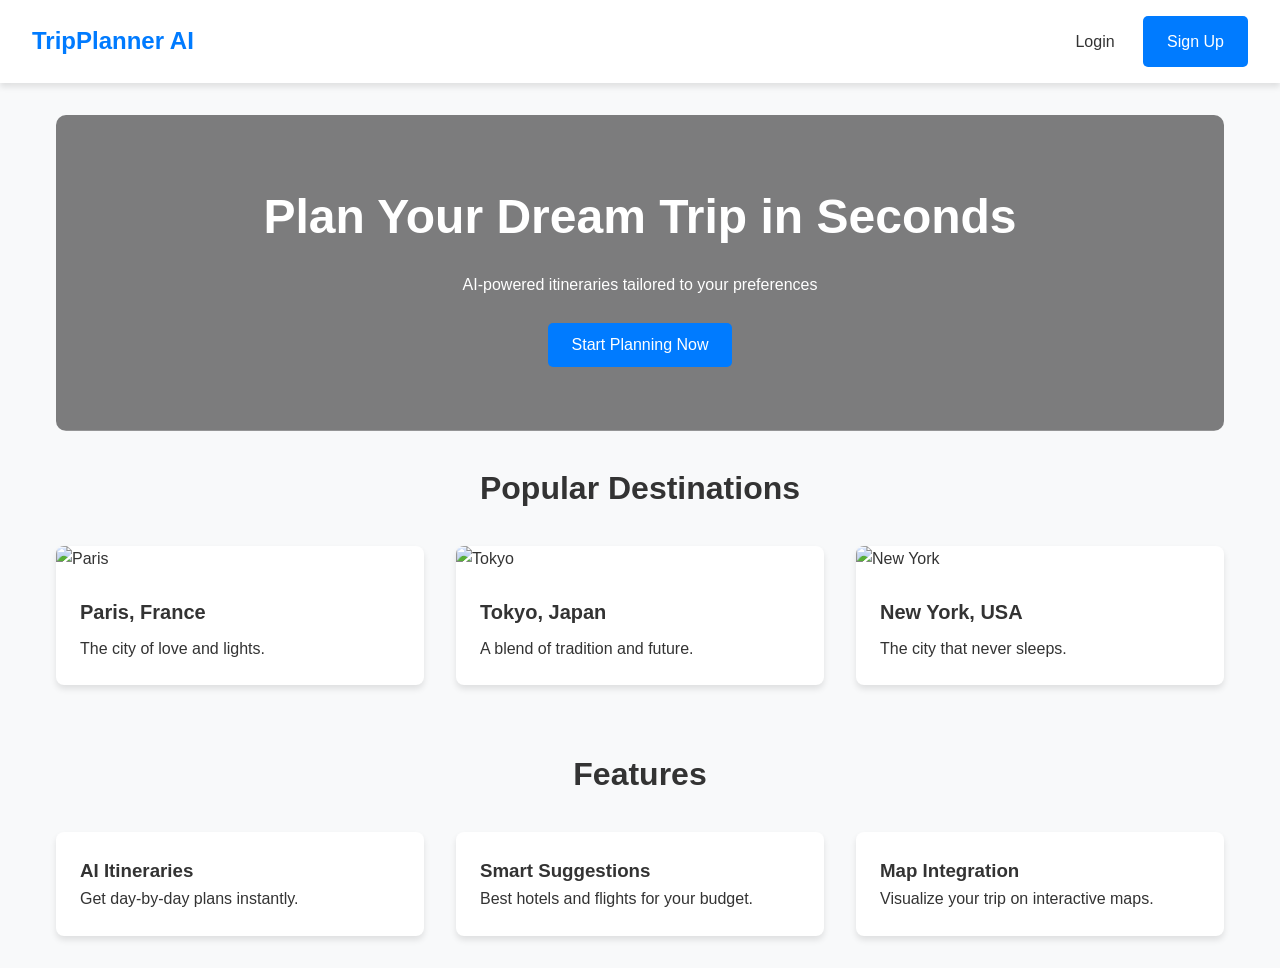
==== client/index.html @ 8d737148 "Update website to ensure all interactive buttons function correctly Fixes broken button functionalit" ====
<!DOCTYPE html>
<html lang="en">
<head>
    <meta charset="UTF-8">
    <meta name="viewport" content="width=device-width, initial-scale=1.0">
    <title>Itinerary Planner</title>
    <link rel="stylesheet" href="css/style.css">
</head>
<body>
    <header>
        <a href="index.html" class="logo">TripPlanner AI</a>
        <nav id="navLinks">
            <a href="login.html">Login</a>
            <a href="signup.html" class="btn">Sign Up</a>
        </nav>
    </header>

    <div class="container">
        <div class="hero">
            <h1>Plan Your Dream Trip in Seconds</h1>
            <p>AI-powered itineraries tailored to your preferences</p>
            <br>
            <button id="startPlanningBtn" class="btn">Start Planning Now</button>
        </div>

        <h2 class="section-title">Popular Destinations</h2>
        <div class="grid">
            <div class="card feature-card">
                <img src="https://images.unsplash.com/photo-1502602898657-3e91760cbb34?w=500" alt="Paris">
                <div class="card-content">
                    <h3 class="card-title">Paris, France</h3>
                    <p>The city of love and lights.</p>
                </div>
            </div>
            <div class="card feature-card">
                <img src="https://images.unsplash.com/photo-1542051841857-5f90071e7989?w=500" alt="Tokyo">
                <div class="card-content">
                    <h3 class="card-title">Tokyo, Japan</h3>
                    <p>A blend of tradition and future.</p>
                </div>
            </div>
            <div class="card feature-card">
                <img src="https://images.unsplash.com/photo-1516306580123-e6e52b1b7b5f?w=500" alt="New York">
                <div class="card-content">
                    <h3 class="card-title">New York, USA</h3>
                    <p>The city that never sleeps.</p>
                </div>
            </div>
        </div>

        <div style="margin-top: 4rem;">
            <h2 class="section-title">Features</h2>
            <div class="grid">
                <div class="card feature-card">
                    <div class="card-content">
                        <h3>AI Itineraries</h3>
                        <p>Get day-by-day plans instantly.</p>
                    </div>
                </div>
                <div class="card feature-card">
                    <div class="card-content">
                        <h3>Smart Suggestions</h3>
                        <p>Best hotels and flights for your budget.</p>
                    </div>
                </div>
                <div class="card feature-card">
                    <div class="card-content">
                        <h3>Map Integration</h3>
                        <p>Visualize your trip on interactive maps.</p>
                    </div>
                </div>
            </div>
        </div>
    </div>

    <script src="js/main.js"></script>
</body>
</html>
---- client/css/style.css ----
:root {
  --primary-color: #007bff;
  --secondary-color: #6c757d;
  --background-color: #f8f9fa;
  --text-color: #333;
  --white: #ffffff;
  --shadow: 0 4px 6px rgba(0,0,0,0.1);
}

* {
  box-sizing: border-box;
  margin: 0;
  padding: 0;
  font-family: 'Segoe UI', Tahoma, Geneva, Verdana, sans-serif;
}

body {
  background-color: var(--background-color);
  color: var(--text-color);
  line-height: 1.6;
}

header {
  background: var(--white);
  padding: 1rem 2rem;
  box-shadow: var(--shadow);
  display: flex;
  justify-content: space-between;
  align-items: center;
}

.logo {
  font-size: 1.5rem;
  font-weight: bold;
  color: var(--primary-color);
  text-decoration: none;
}

nav a {
  margin-left: 1.5rem;
  text-decoration: none;
  color: var(--text-color);
  font-weight: 500;
}

nav a:hover {
  color: var(--primary-color);
}

.container {
  max-width: 1200px;
  margin: 2rem auto;
  padding: 0 1rem;
}

.hero {
  text-align: center;
  padding: 4rem 1rem;
  background: linear-gradient(rgba(0,0,0,0.5), rgba(0,0,0,0.5)), url('https://images.unsplash.com/photo-1476514525535-07fb3b4ae5f1?w=1200');
  background-size: cover;
  background-position: center;
  color: var(--white);
  border-radius: 10px;
  margin-bottom: 2rem;
}

.hero h1 {
  font-size: 3rem;
  margin-bottom: 1rem;
}

.btn {
  display: inline-block;
  padding: 0.8rem 1.5rem;
  background-color: var(--primary-color);
  color: var(--white);
  border: none;
  border-radius: 5px;
  cursor: pointer;
  text-decoration: none;
  font-size: 1rem;
  transition: background 0.3s;
}

.btn:hover {
  background-color: #0056b3;
}

.section-title {
  text-align: center;
  margin-bottom: 2rem;
  font-size: 2rem;
}

.grid {
  display: grid;
  grid-template-columns: repeat(auto-fit, minmax(300px, 1fr));
  gap: 2rem;
}

.card {
  background: var(--white);
  border-radius: 8px;
  overflow: hidden;
  box-shadow: var(--shadow);
  transition: transform 0.3s;
}

.card:hover {
  transform: translateY(-5px);
}

.card img {
  width: 100%;
  height: 200px;
  object-fit: cover;
}

.card-content {
  padding: 1.5rem;
}

.card-title {
  font-size: 1.25rem;
  margin-bottom: 0.5rem;
}

.form-container {
  max-width: 400px;
  margin: 4rem auto;
  background: var(--white);
  padding: 2rem;
  border-radius: 8px;
  box-shadow: var(--shadow);
}

.form-group {
  margin-bottom: 1.5rem;
}

.form-group label {
  display: block;
  margin-bottom: 0.5rem;
}

.form-control {
  width: 100%;
  padding: 0.8rem;
  border: 1px solid #ddd;
  border-radius: 4px;
  font-size: 1rem;
}

.trip-form {
  background: var(--white);
  padding: 2rem;
  border-radius: 8px;
  box-shadow: var(--shadow);
  margin-bottom: 2rem;
}

.itinerary-result {
  display: none;
}

.day-plan {
  background: var(--white);
  padding: 1.5rem;
  border-left: 4px solid var(--primary-color);
  margin-bottom: 1.5rem;
  box-shadow: var(--shadow);
}

#map {
  height: 400px;
  width: 100%;
  border-radius: 8px;
  margin-top: 2rem;
}

.alert {
  padding: 1rem;
  border-radius: 4px;
  margin-bottom: 1rem;
  display: none;
}

.alert-error {
  background-color: #fee2e2;
  color: #991b1b;
}

.alert-success {
  background-color: #dcfce7;
  color: #166534;
}
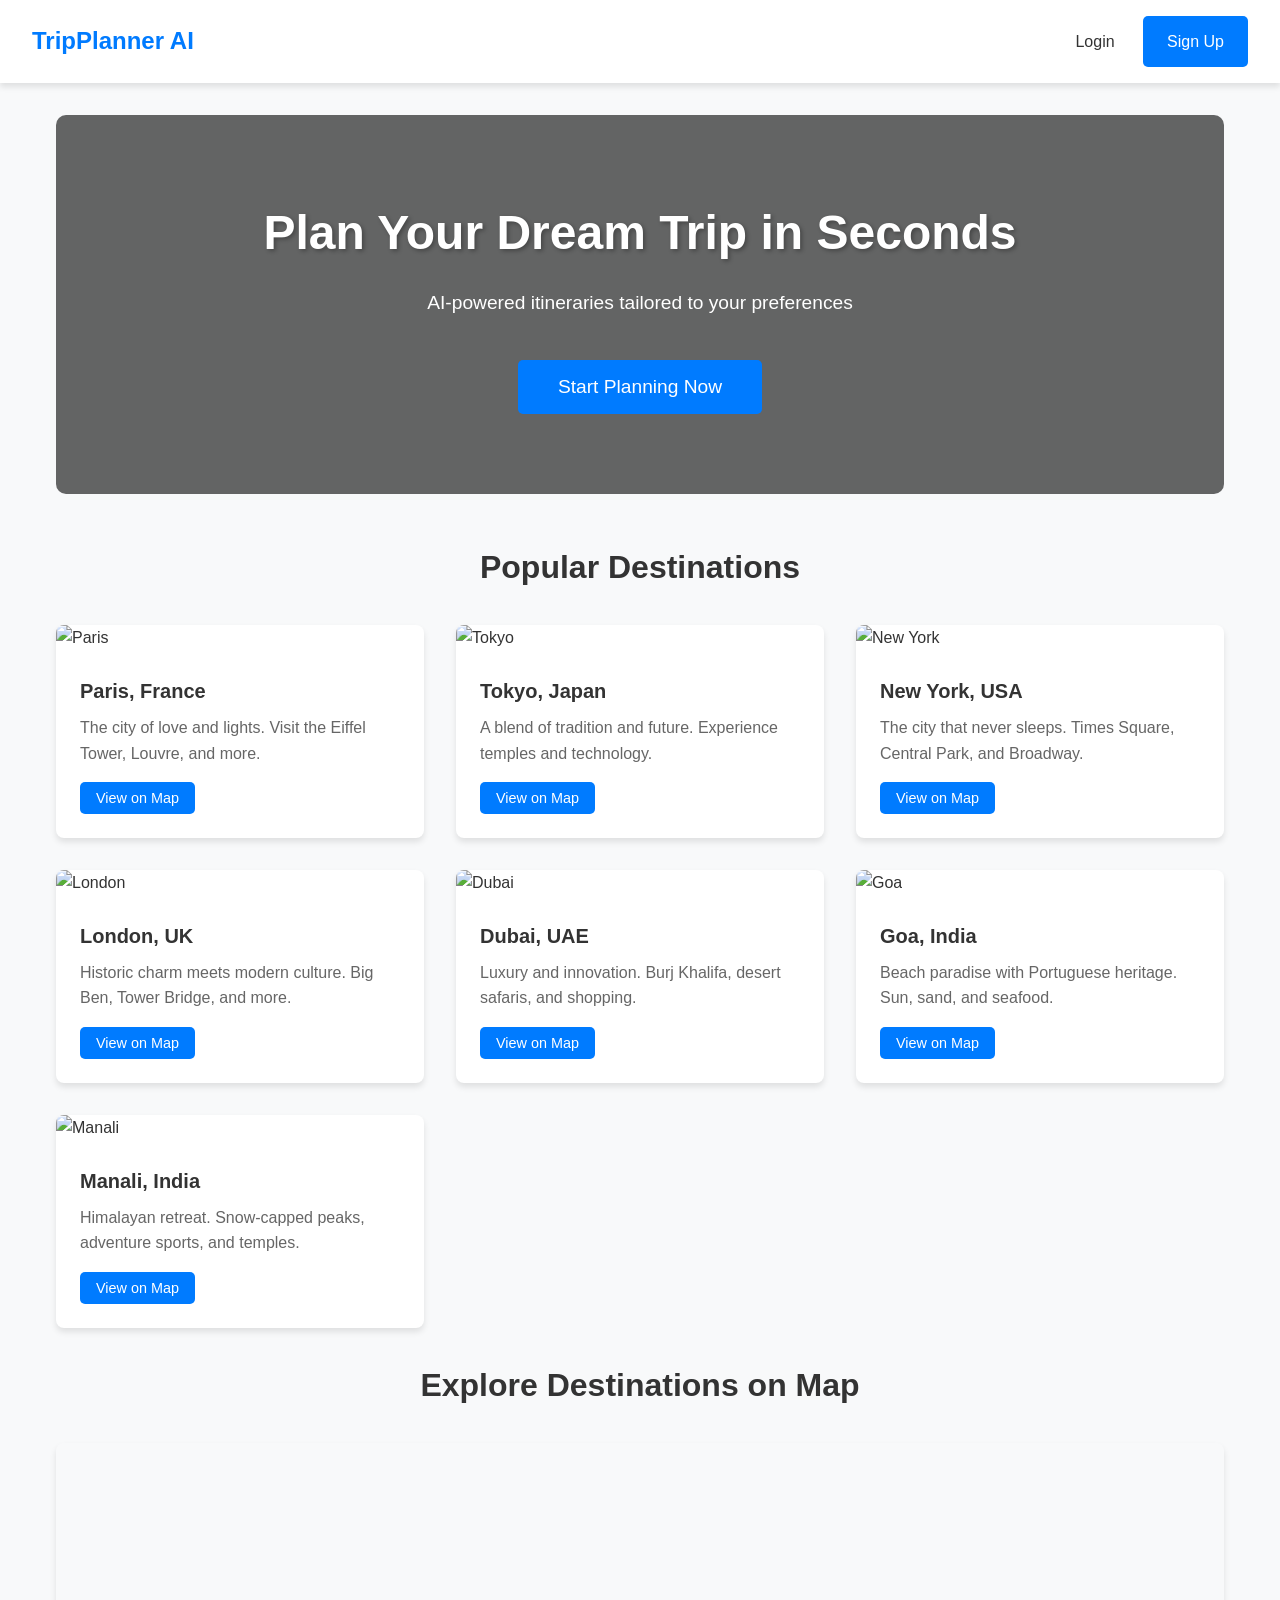
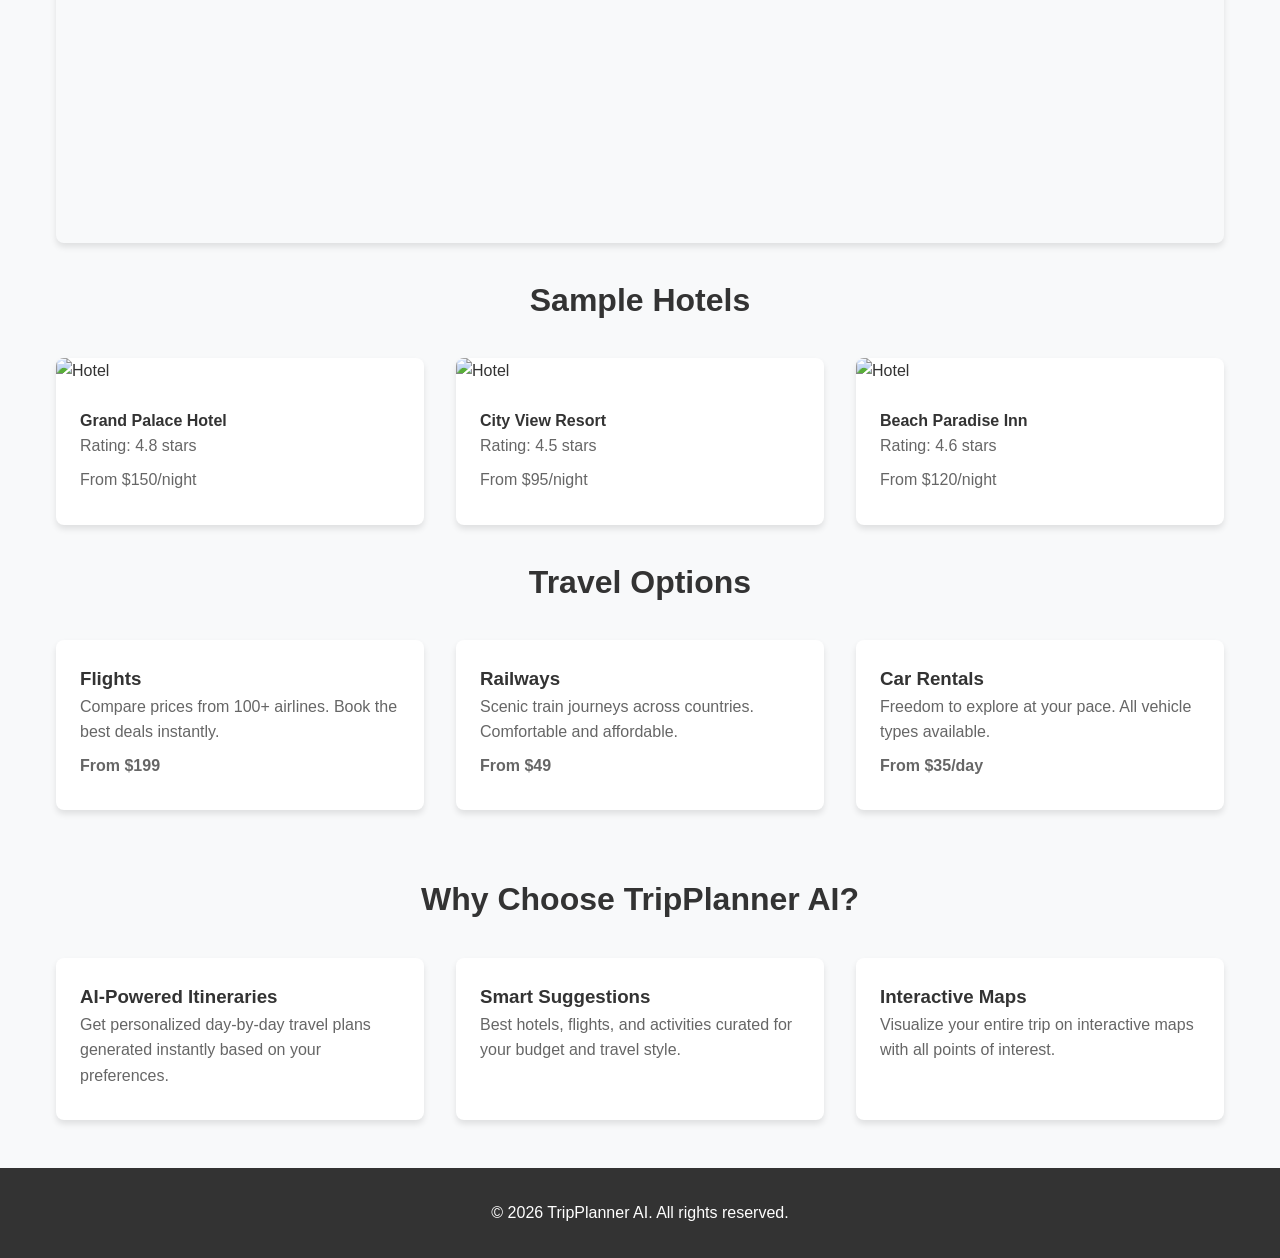
==== commit 65085c25: "Update website to use token-based authentication for user sessions Replaced session-based authentica" ====
--- a/client/index.html
+++ b/client/index.html
@@ -3,8 +3,9 @@
 <head>
     <meta charset="UTF-8">
     <meta name="viewport" content="width=device-width, initial-scale=1.0">
-    <title>Itinerary Planner</title>
+    <title>TripPlanner AI - Plan Your Dream Trip</title>
     <link rel="stylesheet" href="css/style.css">
+    <link rel="stylesheet" href="https://unpkg.com/leaflet@1.9.4/dist/leaflet.css" />
 </head>
 <body>
     <header>
@@ -20,59 +21,155 @@
             <h1>Plan Your Dream Trip in Seconds</h1>
             <p>AI-powered itineraries tailored to your preferences</p>
             <br>
-            <button id="startPlanningBtn" class="btn">Start Planning Now</button>
+            <button id="startPlanningBtn" class="btn btn-large">Start Planning Now</button>
         </div>
 
         <h2 class="section-title">Popular Destinations</h2>
-        <div class="grid">
-            <div class="card feature-card">
+        <div class="grid destinations-grid">
+            <div class="card destination-card" data-name="Paris" data-lat="48.8566" data-lon="2.3522">
                 <img src="https://images.unsplash.com/photo-1502602898657-3e91760cbb34?w=500" alt="Paris">
                 <div class="card-content">
                     <h3 class="card-title">Paris, France</h3>
-                    <p>The city of love and lights.</p>
+                    <p>The city of love and lights. Visit the Eiffel Tower, Louvre, and more.</p>
+                    <button class="btn btn-small view-map-btn">View on Map</button>
                 </div>
             </div>
-            <div class="card feature-card">
+            <div class="card destination-card" data-name="Tokyo" data-lat="35.6762" data-lon="139.6503">
                 <img src="https://images.unsplash.com/photo-1542051841857-5f90071e7989?w=500" alt="Tokyo">
                 <div class="card-content">
                     <h3 class="card-title">Tokyo, Japan</h3>
-                    <p>A blend of tradition and future.</p>
+                    <p>A blend of tradition and future. Experience temples and technology.</p>
+                    <button class="btn btn-small view-map-btn">View on Map</button>
                 </div>
             </div>
-            <div class="card feature-card">
-                <img src="https://images.unsplash.com/photo-1516306580123-e6e52b1b7b5f?w=500" alt="New York">
+            <div class="card destination-card" data-name="New York" data-lat="40.7128" data-lon="-74.0060">
+                <img src="https://images.unsplash.com/photo-1496442226666-8d4d0e62e6e9?w=500" alt="New York">
                 <div class="card-content">
                     <h3 class="card-title">New York, USA</h3>
-                    <p>The city that never sleeps.</p>
+                    <p>The city that never sleeps. Times Square, Central Park, and Broadway.</p>
+                    <button class="btn btn-small view-map-btn">View on Map</button>
+                </div>
+            </div>
+            <div class="card destination-card" data-name="London" data-lat="51.5074" data-lon="-0.1278">
+                <img src="https://images.unsplash.com/photo-1513635269975-59663e0ac1ad?w=500" alt="London">
+                <div class="card-content">
+                    <h3 class="card-title">London, UK</h3>
+                    <p>Historic charm meets modern culture. Big Ben, Tower Bridge, and more.</p>
+                    <button class="btn btn-small view-map-btn">View on Map</button>
+                </div>
+            </div>
+            <div class="card destination-card" data-name="Dubai" data-lat="25.2048" data-lon="55.2708">
+                <img src="https://images.unsplash.com/photo-1512453979798-5ea266f8880c?w=500" alt="Dubai">
+                <div class="card-content">
+                    <h3 class="card-title">Dubai, UAE</h3>
+                    <p>Luxury and innovation. Burj Khalifa, desert safaris, and shopping.</p>
+                    <button class="btn btn-small view-map-btn">View on Map</button>
+                </div>
+            </div>
+            <div class="card destination-card" data-name="Goa" data-lat="15.2993" data-lon="74.1240">
+                <img src="https://images.unsplash.com/photo-1587922546307-776227941871?w=500" alt="Goa">
+                <div class="card-content">
+                    <h3 class="card-title">Goa, India</h3>
+                    <p>Beach paradise with Portuguese heritage. Sun, sand, and seafood.</p>
+                    <button class="btn btn-small view-map-btn">View on Map</button>
+                </div>
+            </div>
+            <div class="card destination-card" data-name="Manali" data-lat="32.2396" data-lon="77.1887">
+                <img src="https://images.unsplash.com/photo-1626621341517-bbf3d9990a23?w=500" alt="Manali">
+                <div class="card-content">
+                    <h3 class="card-title">Manali, India</h3>
+                    <p>Himalayan retreat. Snow-capped peaks, adventure sports, and temples.</p>
+                    <button class="btn btn-small view-map-btn">View on Map</button>
+                </div>
+            </div>
+        </div>
+
+        <h2 class="section-title">Explore Destinations on Map</h2>
+        <div id="homeMap" style="height: 400px; border-radius: 8px; margin-bottom: 2rem;"></div>
+
+        <h2 class="section-title">Sample Hotels</h2>
+        <div class="grid">
+            <div class="card">
+                <img src="https://images.unsplash.com/photo-1566073771259-6a8506099945?w=500" alt="Hotel">
+                <div class="card-content">
+                    <h4>Grand Palace Hotel</h4>
+                    <p>Rating: 4.8 stars</p>
+                    <p>From $150/night</p>
+                </div>
+            </div>
+            <div class="card">
+                <img src="https://images.unsplash.com/photo-1551882547-ff40c63fe5fa?w=500" alt="Hotel">
+                <div class="card-content">
+                    <h4>City View Resort</h4>
+                    <p>Rating: 4.5 stars</p>
+                    <p>From $95/night</p>
+                </div>
+            </div>
+            <div class="card">
+                <img src="https://images.unsplash.com/photo-1520250497591-112f2f40a3f4?w=500" alt="Hotel">
+                <div class="card-content">
+                    <h4>Beach Paradise Inn</h4>
+                    <p>Rating: 4.6 stars</p>
+                    <p>From $120/night</p>
+                </div>
+            </div>
+        </div>
+
+        <h2 class="section-title">Travel Options</h2>
+        <div class="grid">
+            <div class="card">
+                <div class="card-content">
+                    <h3>Flights</h3>
+                    <p>Compare prices from 100+ airlines. Book the best deals instantly.</p>
+                    <p><strong>From $199</strong></p>
+                </div>
+            </div>
+            <div class="card">
+                <div class="card-content">
+                    <h3>Railways</h3>
+                    <p>Scenic train journeys across countries. Comfortable and affordable.</p>
+                    <p><strong>From $49</strong></p>
+                </div>
+            </div>
+            <div class="card">
+                <div class="card-content">
+                    <h3>Car Rentals</h3>
+                    <p>Freedom to explore at your pace. All vehicle types available.</p>
+                    <p><strong>From $35/day</strong></p>
                 </div>
             </div>
         </div>
 
         <div style="margin-top: 4rem;">
-            <h2 class="section-title">Features</h2>
+            <h2 class="section-title">Why Choose TripPlanner AI?</h2>
             <div class="grid">
                 <div class="card feature-card">
                     <div class="card-content">
-                        <h3>AI Itineraries</h3>
-                        <p>Get day-by-day plans instantly.</p>
+                        <h3>AI-Powered Itineraries</h3>
+                        <p>Get personalized day-by-day travel plans generated instantly based on your preferences.</p>
                     </div>
                 </div>
                 <div class="card feature-card">
                     <div class="card-content">
                         <h3>Smart Suggestions</h3>
-                        <p>Best hotels and flights for your budget.</p>
+                        <p>Best hotels, flights, and activities curated for your budget and travel style.</p>
                     </div>
                 </div>
                 <div class="card feature-card">
                     <div class="card-content">
-                        <h3>Map Integration</h3>
-                        <p>Visualize your trip on interactive maps.</p>
+                        <h3>Interactive Maps</h3>
+                        <p>Visualize your entire trip on interactive maps with all points of interest.</p>
                     </div>
                 </div>
             </div>
         </div>
     </div>
 
+    <footer style="text-align: center; padding: 2rem; background: #333; color: white; margin-top: 3rem;">
+        <p>&copy; 2026 TripPlanner AI. All rights reserved.</p>
+    </footer>
+
+    <script src="https://unpkg.com/leaflet@1.9.4/dist/leaflet.js"></script>
     <script src="js/main.js"></script>
 </body>
 </html>
--- a/client/css/style.css
+++ b/client/css/style.css
@@ -1,10 +1,12 @@
 :root {
   --primary-color: #007bff;
+  --primary-hover: #0056b3;
   --secondary-color: #6c757d;
   --background-color: #f8f9fa;
   --text-color: #333;
   --white: #ffffff;
   --shadow: 0 4px 6px rgba(0,0,0,0.1);
+  --shadow-hover: 0 8px 15px rgba(0,0,0,0.15);
 }
 
 * {
@@ -18,6 +20,7 @@
   background-color: var(--background-color);
   color: var(--text-color);
   line-height: 1.6;
+  min-height: 100vh;
 }
 
 header {
@@ -27,6 +30,9 @@
   display: flex;
   justify-content: space-between;
   align-items: center;
+  position: sticky;
+  top: 0;
+  z-index: 1000;
 }
 
 .logo {
@@ -41,6 +47,7 @@
   text-decoration: none;
   color: var(--text-color);
   font-weight: 500;
+  transition: color 0.3s;
 }
 
 nav a:hover {
@@ -55,17 +62,23 @@
 
 .hero {
   text-align: center;
-  padding: 4rem 1rem;
-  background: linear-gradient(rgba(0,0,0,0.5), rgba(0,0,0,0.5)), url('https://images.unsplash.com/photo-1476514525535-07fb3b4ae5f1?w=1200');
+  padding: 5rem 1rem;
+  background: linear-gradient(rgba(0,0,0,0.6), rgba(0,0,0,0.6)), url('https://images.unsplash.com/photo-1476514525535-07fb3b4ae5f1?w=1200');
   background-size: cover;
   background-position: center;
   color: var(--white);
   border-radius: 10px;
-  margin-bottom: 2rem;
+  margin-bottom: 3rem;
 }
 
 .hero h1 {
   font-size: 3rem;
+  margin-bottom: 1rem;
+  text-shadow: 2px 2px 4px rgba(0,0,0,0.3);
+}
+
+.hero p {
+  font-size: 1.2rem;
   margin-bottom: 1rem;
 }
 
@@ -79,23 +92,42 @@
   cursor: pointer;
   text-decoration: none;
   font-size: 1rem;
-  transition: background 0.3s;
+  transition: all 0.3s;
+  font-weight: 500;
 }
 
 .btn:hover {
-  background-color: #0056b3;
+  background-color: var(--primary-hover);
+  transform: translateY(-2px);
+  box-shadow: var(--shadow);
+}
+
+.btn-large {
+  padding: 1rem 2.5rem;
+  font-size: 1.2rem;
+}
+
+.btn-small {
+  padding: 0.5rem 1rem;
+  font-size: 0.9rem;
 }
 
 .section-title {
   text-align: center;
   margin-bottom: 2rem;
   font-size: 2rem;
+  color: var(--text-color);
 }
 
 .grid {
   display: grid;
   grid-template-columns: repeat(auto-fit, minmax(300px, 1fr));
   gap: 2rem;
+  margin-bottom: 2rem;
+}
+
+.destinations-grid {
+  grid-template-columns: repeat(auto-fit, minmax(280px, 1fr));
 }
 
 .card {
@@ -103,11 +135,16 @@
   border-radius: 8px;
   overflow: hidden;
   box-shadow: var(--shadow);
-  transition: transform 0.3s;
+  transition: all 0.3s;
 }
 
 .card:hover {
   transform: translateY(-5px);
+  box-shadow: var(--shadow-hover);
+}
+
+.destination-card {
+  cursor: pointer;
 }
 
 .card img {
@@ -123,14 +160,24 @@
 .card-title {
   font-size: 1.25rem;
   margin-bottom: 0.5rem;
+  color: var(--text-color);
+}
+
+.card-content p {
+  color: #666;
+  margin-bottom: 0.5rem;
+}
+
+.view-map-btn {
+  margin-top: 0.5rem;
 }
 
 .form-container {
-  max-width: 400px;
+  max-width: 450px;
   margin: 4rem auto;
   background: var(--white);
-  padding: 2rem;
-  border-radius: 8px;
+  padding: 2.5rem;
+  border-radius: 10px;
   box-shadow: var(--shadow);
 }
 
@@ -141,26 +188,42 @@
 .form-group label {
   display: block;
   margin-bottom: 0.5rem;
+  font-weight: 500;
+  color: var(--text-color);
 }
 
 .form-control {
   width: 100%;
   padding: 0.8rem;
   border: 1px solid #ddd;
-  border-radius: 4px;
+  border-radius: 5px;
   font-size: 1rem;
+  transition: border-color 0.3s;
+}
+
+.form-control:focus {
+  outline: none;
+  border-color: var(--primary-color);
 }
 
 .trip-form {
   background: var(--white);
   padding: 2rem;
-  border-radius: 8px;
+  border-radius: 10px;
   box-shadow: var(--shadow);
   margin-bottom: 2rem;
 }
 
 .itinerary-result {
   display: none;
+}
+
+.itinerary-header {
+  background: linear-gradient(135deg, var(--primary-color), #00c6ff);
+  color: white;
+  padding: 1.5rem;
+  border-radius: 8px;
+  margin-bottom: 1rem;
 }
 
 .day-plan {
@@ -169,28 +232,67 @@
   border-left: 4px solid var(--primary-color);
   margin-bottom: 1.5rem;
   box-shadow: var(--shadow);
-}
-
-#map {
+  border-radius: 0 8px 8px 0;
+}
+
+.day-plan h4 {
+  color: var(--primary-color);
+  margin-bottom: 0.5rem;
+}
+
+.day-plan ul {
+  padding-left: 1.5rem;
+}
+
+.day-plan li {
+  margin-bottom: 0.3rem;
+  color: #555;
+}
+
+#map, #homeMap {
   height: 400px;
   width: 100%;
   border-radius: 8px;
   margin-top: 2rem;
+  box-shadow: var(--shadow);
 }
 
 .alert {
   padding: 1rem;
-  border-radius: 4px;
+  border-radius: 5px;
   margin-bottom: 1rem;
   display: none;
+  font-weight: 500;
 }
 
 .alert-error {
   background-color: #fee2e2;
   color: #991b1b;
+  border: 1px solid #fca5a5;
 }
 
 .alert-success {
   background-color: #dcfce7;
   color: #166534;
-}
+  border: 1px solid #86efac;
+}
+
+/* Responsive Design */
+@media (max-width: 768px) {
+  .hero h1 {
+    font-size: 2rem;
+  }
+  
+  .grid {
+    grid-template-columns: 1fr;
+  }
+  
+  header {
+    flex-direction: column;
+    gap: 1rem;
+  }
+  
+  nav a {
+    margin-left: 1rem;
+  }
+}
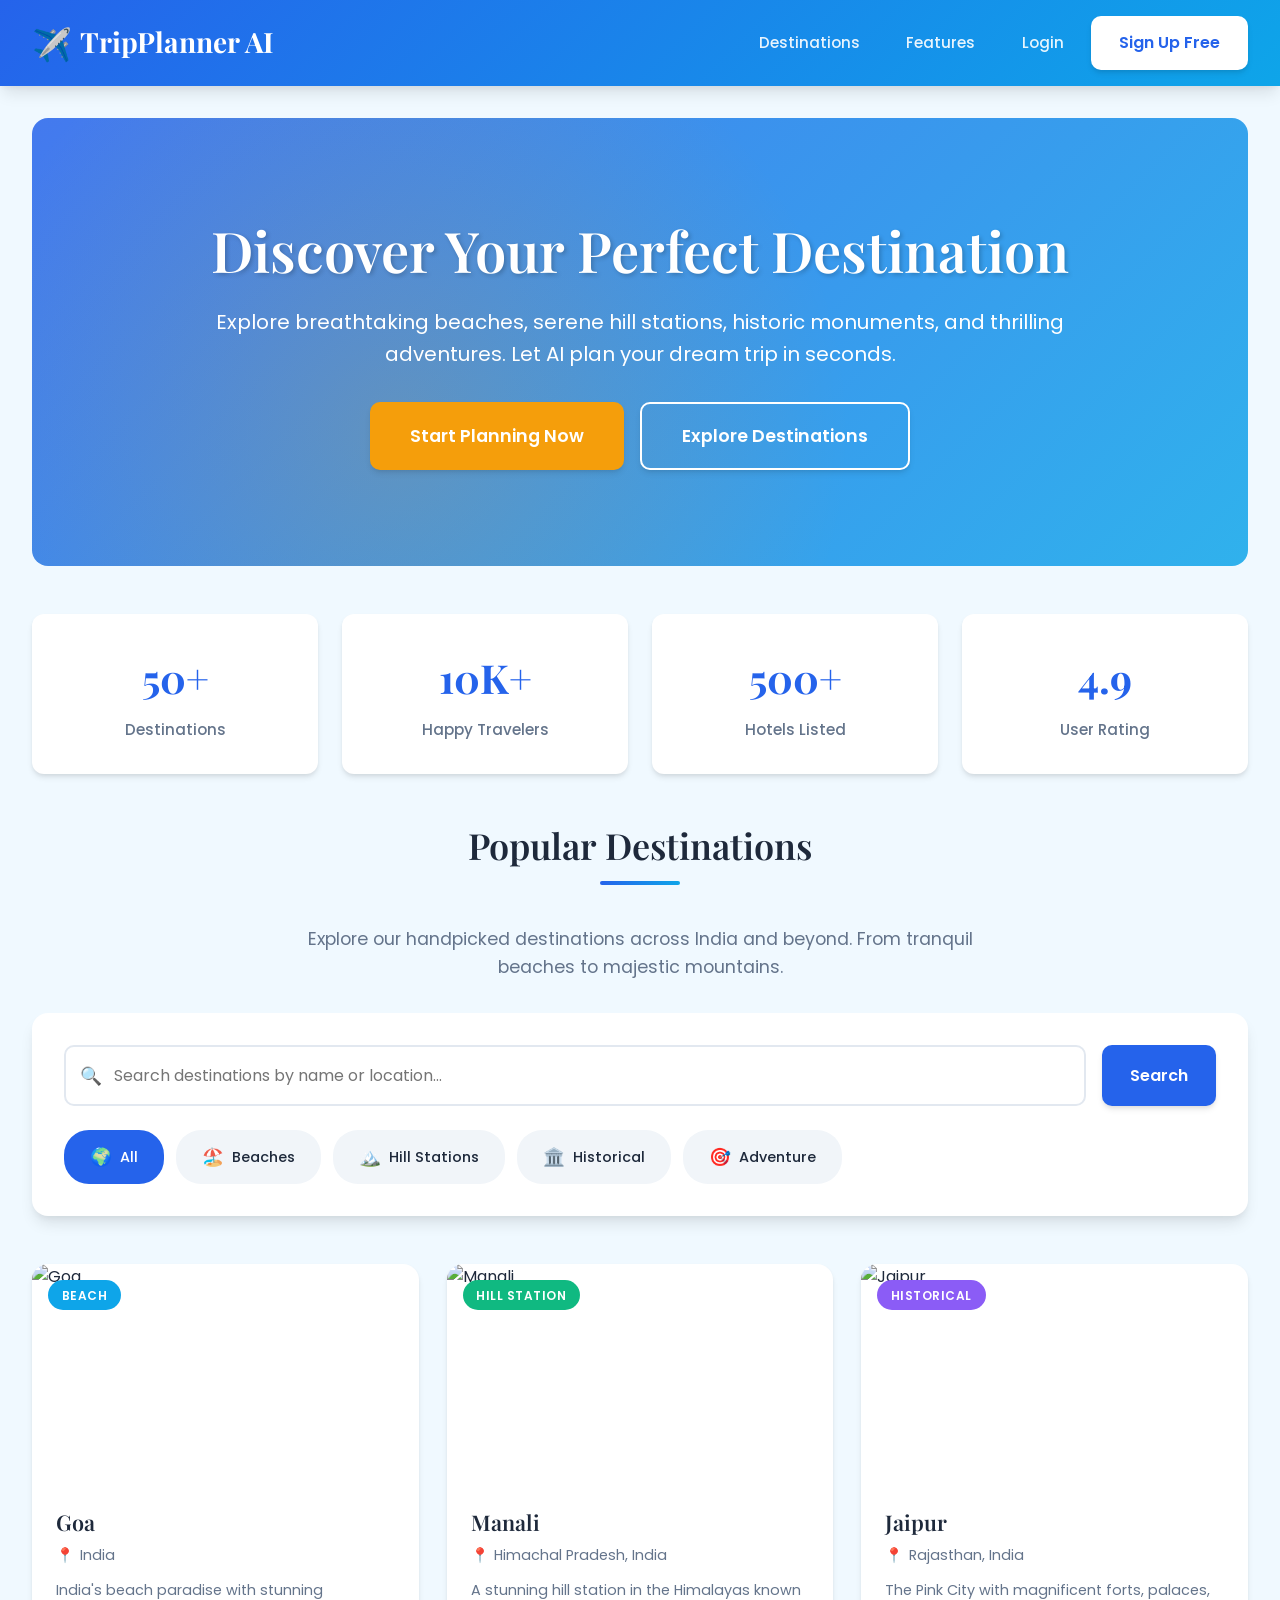
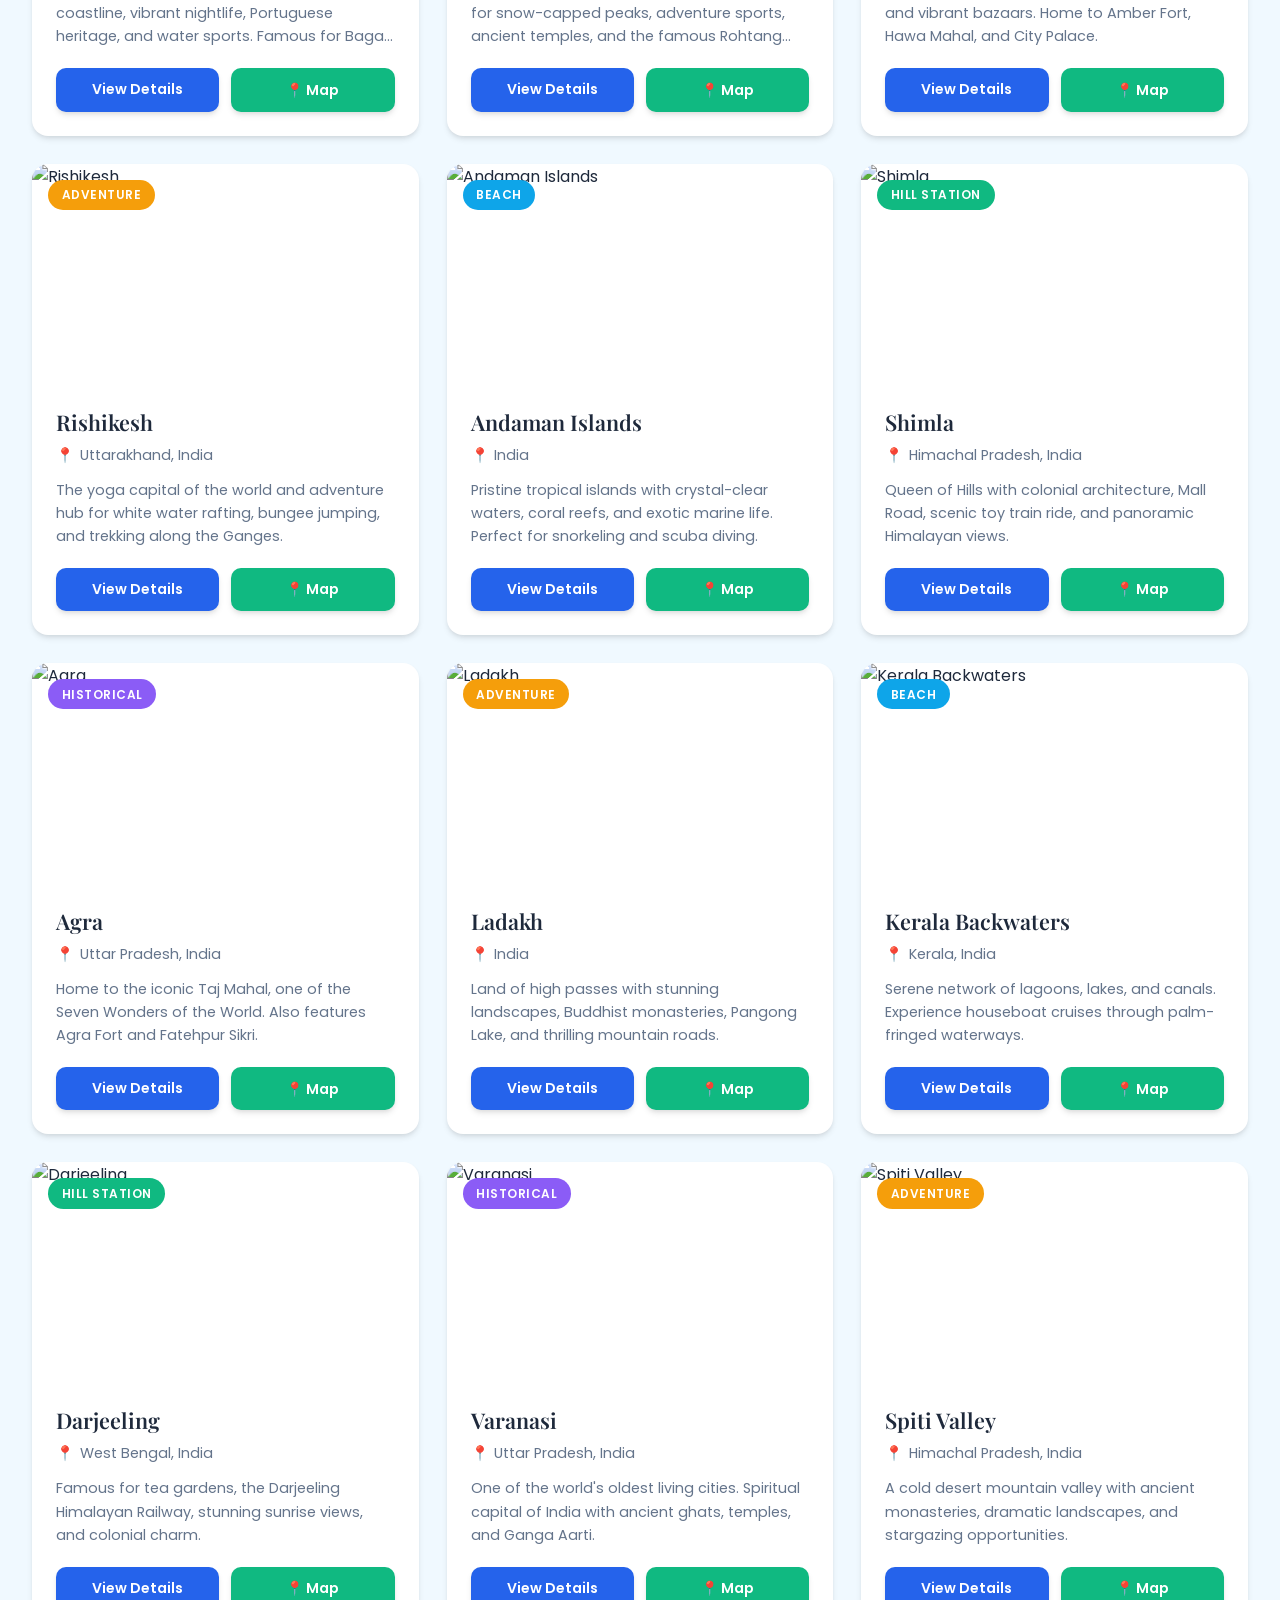
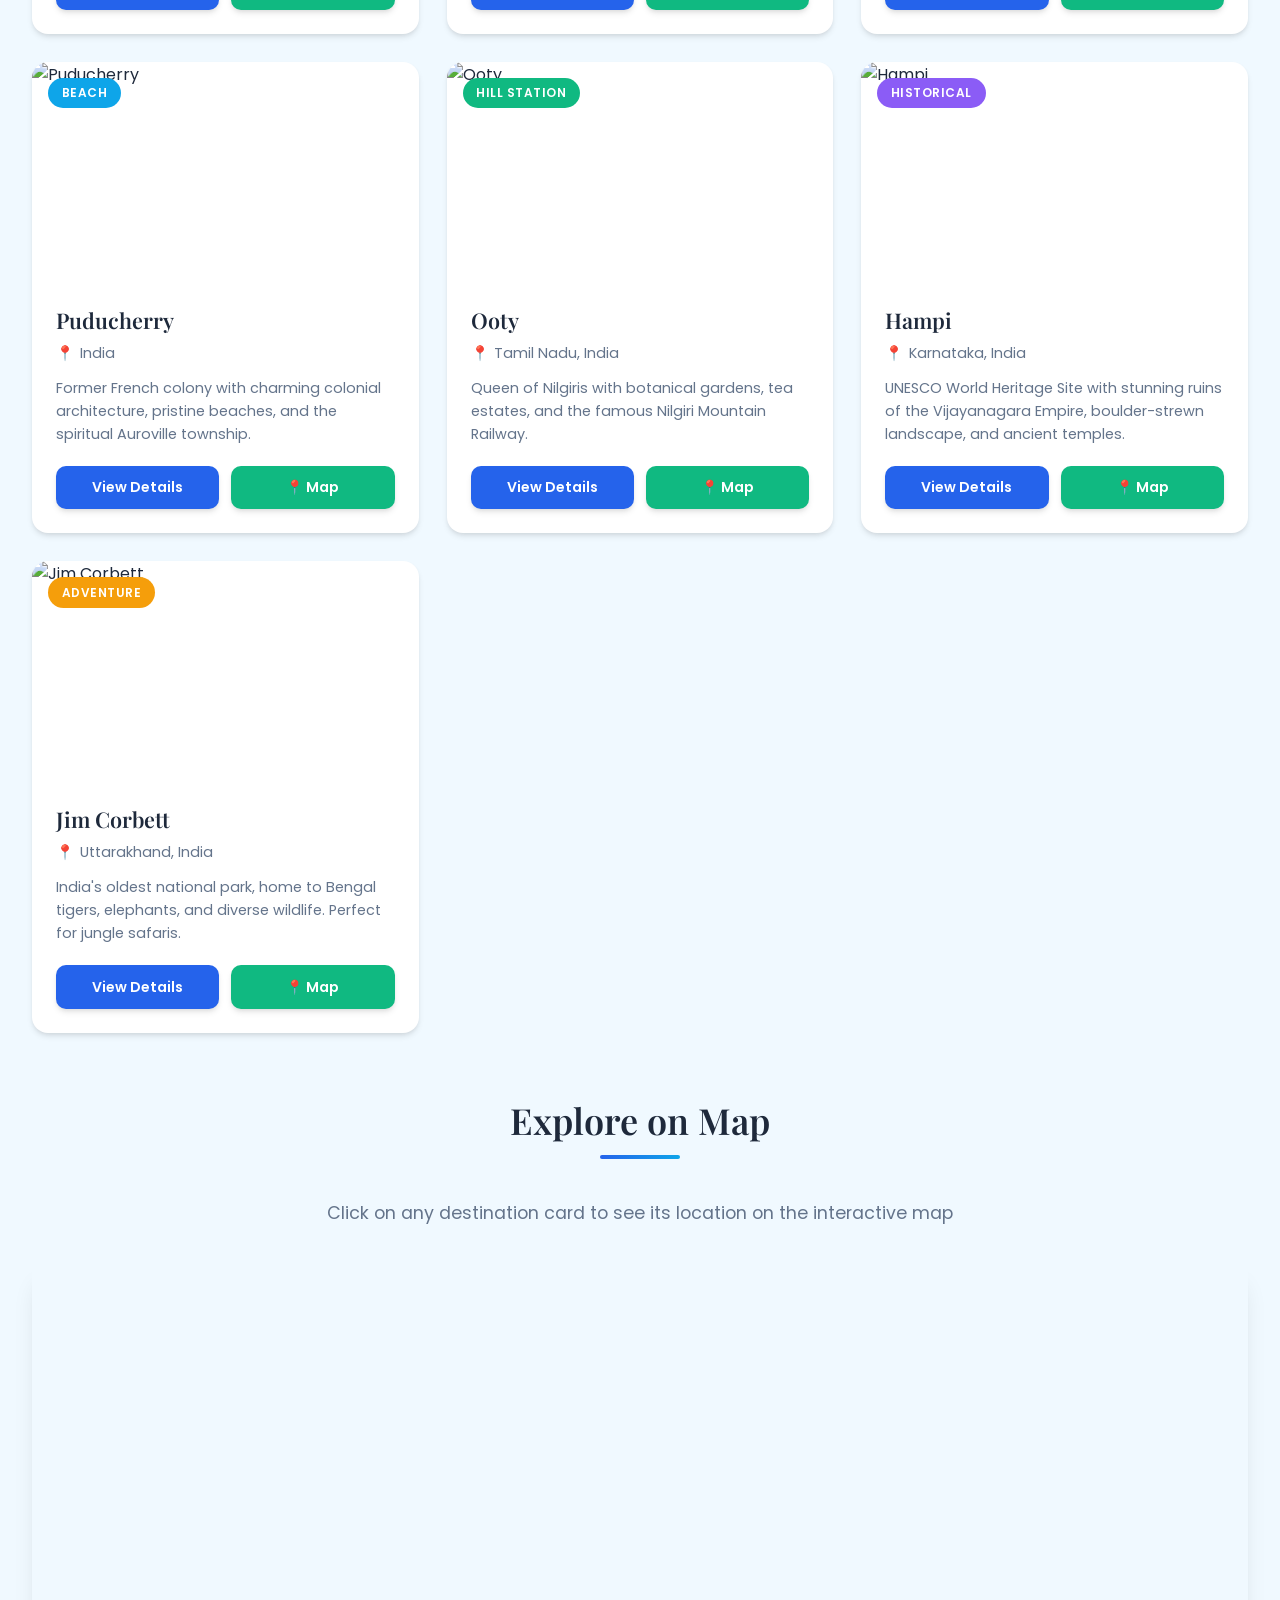
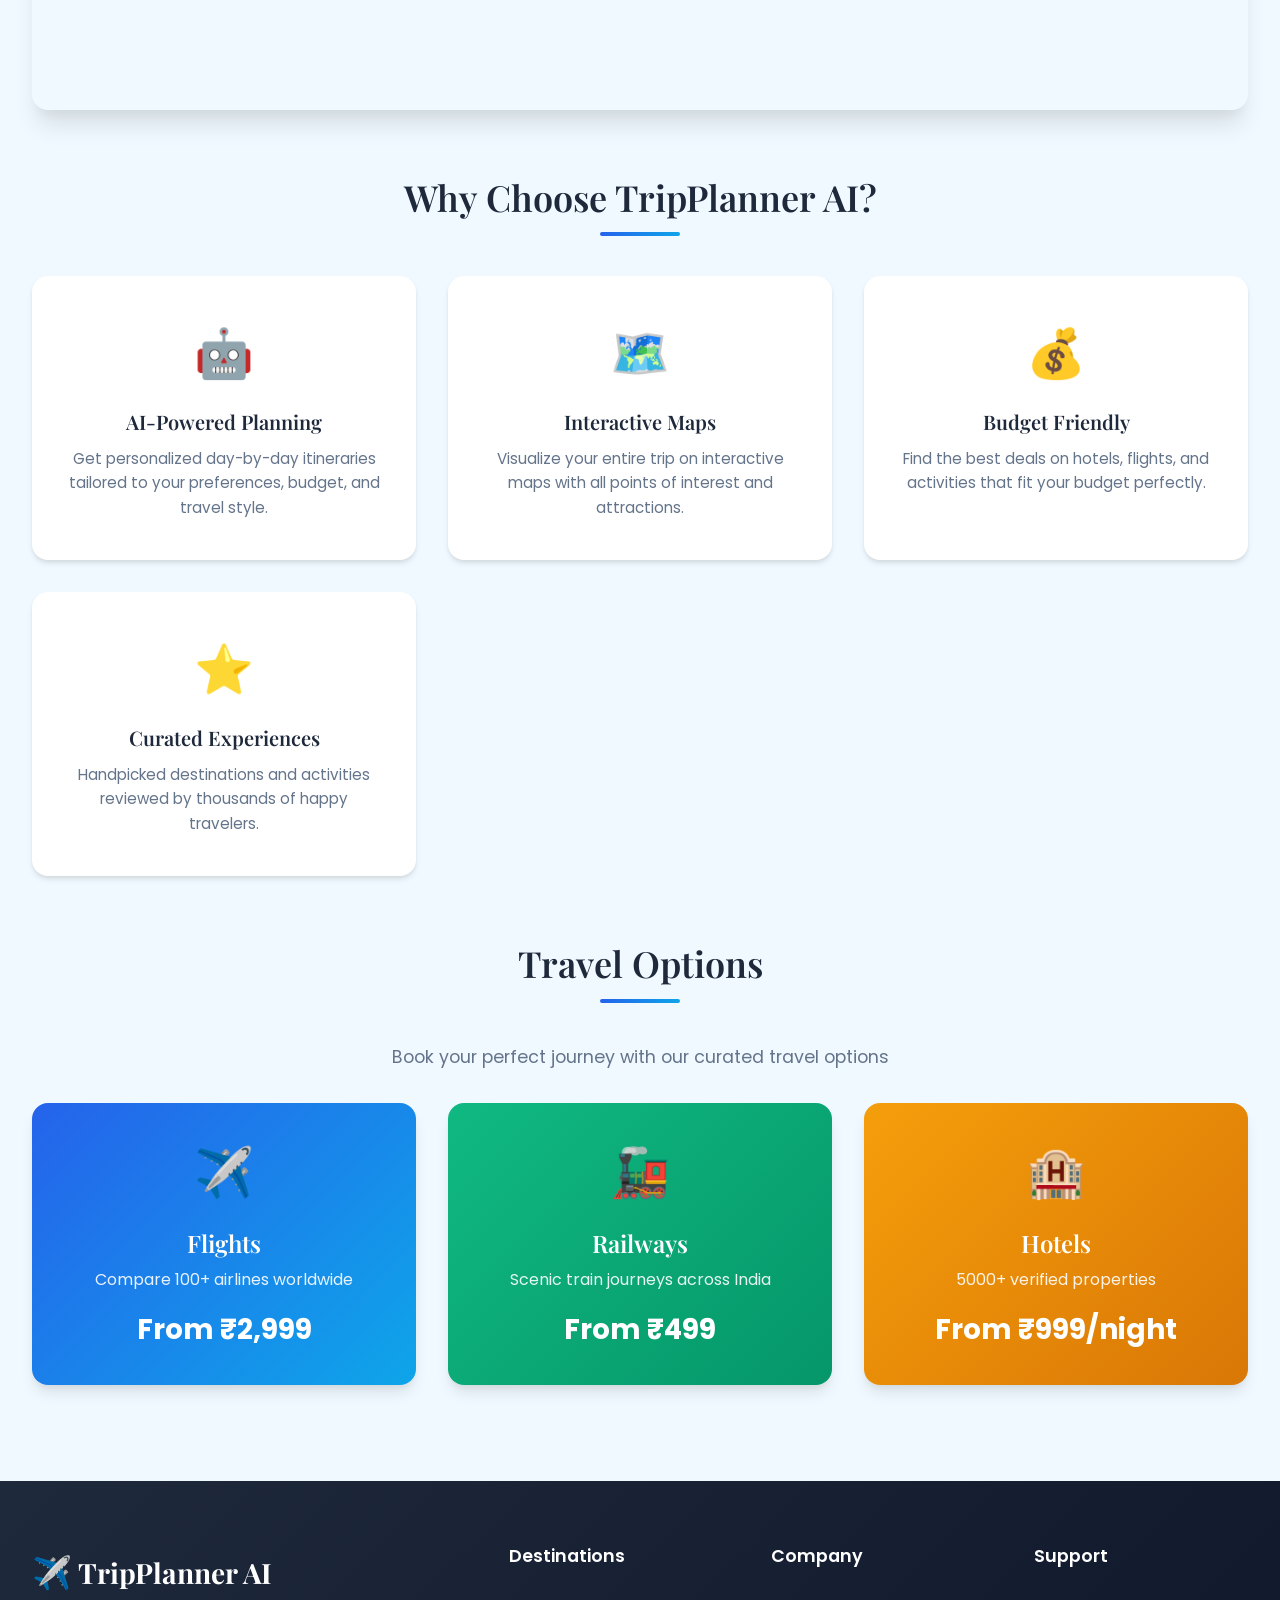
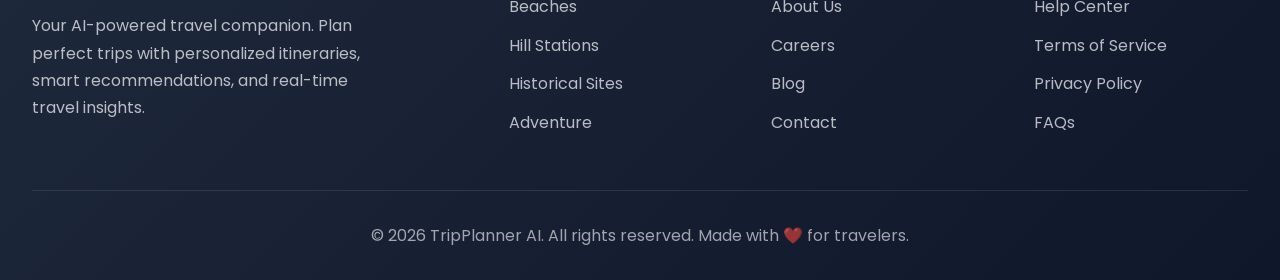
==== commit ce407bd3: "Update website design and add real travel destination suggestions Refactor CSS with modern styling, " ====
--- a/client/index.html
+++ b/client/index.html
@@ -3,171 +3,214 @@
 <head>
     <meta charset="UTF-8">
     <meta name="viewport" content="width=device-width, initial-scale=1.0">
-    <title>TripPlanner AI - Plan Your Dream Trip</title>
+    <title>TripPlanner AI - Discover Your Dream Destinations</title>
+    <meta name="description" content="Plan your perfect trip with AI-powered itineraries. Explore beaches, hill stations, historical places, and adventure destinations.">
     <link rel="stylesheet" href="css/style.css">
     <link rel="stylesheet" href="https://unpkg.com/leaflet@1.9.4/dist/leaflet.css" />
 </head>
 <body>
     <header>
-        <a href="index.html" class="logo">TripPlanner AI</a>
-        <nav id="navLinks">
-            <a href="login.html">Login</a>
-            <a href="signup.html" class="btn">Sign Up</a>
-        </nav>
+        <div class="header-container">
+            <a href="index.html" class="logo">
+                <span class="logo-icon">✈️</span>
+                TripPlanner AI
+            </a>
+            <nav id="navLinks">
+                <a href="#destinations">Destinations</a>
+                <a href="#features">Features</a>
+                <a href="login.html">Login</a>
+                <a href="signup.html" class="btn">Sign Up Free</a>
+            </nav>
+        </div>
     </header>
 
     <div class="container">
         <div class="hero">
-            <h1>Plan Your Dream Trip in Seconds</h1>
-            <p>AI-powered itineraries tailored to your preferences</p>
-            <br>
-            <button id="startPlanningBtn" class="btn btn-large">Start Planning Now</button>
-        </div>
-
-        <h2 class="section-title">Popular Destinations</h2>
-        <div class="grid destinations-grid">
-            <div class="card destination-card" data-name="Paris" data-lat="48.8566" data-lon="2.3522">
-                <img src="https://images.unsplash.com/photo-1502602898657-3e91760cbb34?w=500" alt="Paris">
-                <div class="card-content">
-                    <h3 class="card-title">Paris, France</h3>
-                    <p>The city of love and lights. Visit the Eiffel Tower, Louvre, and more.</p>
-                    <button class="btn btn-small view-map-btn">View on Map</button>
-                </div>
-            </div>
-            <div class="card destination-card" data-name="Tokyo" data-lat="35.6762" data-lon="139.6503">
-                <img src="https://images.unsplash.com/photo-1542051841857-5f90071e7989?w=500" alt="Tokyo">
-                <div class="card-content">
-                    <h3 class="card-title">Tokyo, Japan</h3>
-                    <p>A blend of tradition and future. Experience temples and technology.</p>
-                    <button class="btn btn-small view-map-btn">View on Map</button>
-                </div>
-            </div>
-            <div class="card destination-card" data-name="New York" data-lat="40.7128" data-lon="-74.0060">
-                <img src="https://images.unsplash.com/photo-1496442226666-8d4d0e62e6e9?w=500" alt="New York">
-                <div class="card-content">
-                    <h3 class="card-title">New York, USA</h3>
-                    <p>The city that never sleeps. Times Square, Central Park, and Broadway.</p>
-                    <button class="btn btn-small view-map-btn">View on Map</button>
-                </div>
-            </div>
-            <div class="card destination-card" data-name="London" data-lat="51.5074" data-lon="-0.1278">
-                <img src="https://images.unsplash.com/photo-1513635269975-59663e0ac1ad?w=500" alt="London">
-                <div class="card-content">
-                    <h3 class="card-title">London, UK</h3>
-                    <p>Historic charm meets modern culture. Big Ben, Tower Bridge, and more.</p>
-                    <button class="btn btn-small view-map-btn">View on Map</button>
-                </div>
-            </div>
-            <div class="card destination-card" data-name="Dubai" data-lat="25.2048" data-lon="55.2708">
-                <img src="https://images.unsplash.com/photo-1512453979798-5ea266f8880c?w=500" alt="Dubai">
-                <div class="card-content">
-                    <h3 class="card-title">Dubai, UAE</h3>
-                    <p>Luxury and innovation. Burj Khalifa, desert safaris, and shopping.</p>
-                    <button class="btn btn-small view-map-btn">View on Map</button>
-                </div>
-            </div>
-            <div class="card destination-card" data-name="Goa" data-lat="15.2993" data-lon="74.1240">
-                <img src="https://images.unsplash.com/photo-1587922546307-776227941871?w=500" alt="Goa">
-                <div class="card-content">
-                    <h3 class="card-title">Goa, India</h3>
-                    <p>Beach paradise with Portuguese heritage. Sun, sand, and seafood.</p>
-                    <button class="btn btn-small view-map-btn">View on Map</button>
-                </div>
-            </div>
-            <div class="card destination-card" data-name="Manali" data-lat="32.2396" data-lon="77.1887">
-                <img src="https://images.unsplash.com/photo-1626621341517-bbf3d9990a23?w=500" alt="Manali">
-                <div class="card-content">
-                    <h3 class="card-title">Manali, India</h3>
-                    <p>Himalayan retreat. Snow-capped peaks, adventure sports, and temples.</p>
-                    <button class="btn btn-small view-map-btn">View on Map</button>
-                </div>
-            </div>
-        </div>
-
-        <h2 class="section-title">Explore Destinations on Map</h2>
-        <div id="homeMap" style="height: 400px; border-radius: 8px; margin-bottom: 2rem;"></div>
-
-        <h2 class="section-title">Sample Hotels</h2>
-        <div class="grid">
-            <div class="card">
-                <img src="https://images.unsplash.com/photo-1566073771259-6a8506099945?w=500" alt="Hotel">
-                <div class="card-content">
-                    <h4>Grand Palace Hotel</h4>
-                    <p>Rating: 4.8 stars</p>
-                    <p>From $150/night</p>
-                </div>
-            </div>
-            <div class="card">
-                <img src="https://images.unsplash.com/photo-1551882547-ff40c63fe5fa?w=500" alt="Hotel">
-                <div class="card-content">
-                    <h4>City View Resort</h4>
-                    <p>Rating: 4.5 stars</p>
-                    <p>From $95/night</p>
-                </div>
-            </div>
-            <div class="card">
-                <img src="https://images.unsplash.com/photo-1520250497591-112f2f40a3f4?w=500" alt="Hotel">
-                <div class="card-content">
-                    <h4>Beach Paradise Inn</h4>
-                    <p>Rating: 4.6 stars</p>
-                    <p>From $120/night</p>
-                </div>
-            </div>
-        </div>
-
-        <h2 class="section-title">Travel Options</h2>
-        <div class="grid">
-            <div class="card">
-                <div class="card-content">
-                    <h3>Flights</h3>
-                    <p>Compare prices from 100+ airlines. Book the best deals instantly.</p>
-                    <p><strong>From $199</strong></p>
-                </div>
-            </div>
-            <div class="card">
-                <div class="card-content">
-                    <h3>Railways</h3>
-                    <p>Scenic train journeys across countries. Comfortable and affordable.</p>
-                    <p><strong>From $49</strong></p>
-                </div>
-            </div>
-            <div class="card">
-                <div class="card-content">
-                    <h3>Car Rentals</h3>
-                    <p>Freedom to explore at your pace. All vehicle types available.</p>
-                    <p><strong>From $35/day</strong></p>
-                </div>
-            </div>
-        </div>
-
-        <div style="margin-top: 4rem;">
+            <div class="hero-content">
+                <h1>Discover Your Perfect Destination</h1>
+                <p>Explore breathtaking beaches, serene hill stations, historic monuments, and thrilling adventures. Let AI plan your dream trip in seconds.</p>
+                <div class="hero-buttons">
+                    <button id="startPlanningBtn" class="btn btn-large btn-accent">Start Planning Now</button>
+                    <a href="#destinations" class="btn btn-large btn-outline">Explore Destinations</a>
+                </div>
+            </div>
+        </div>
+
+        <section class="stats-section">
+            <div class="stat-card">
+                <div class="stat-number">50+</div>
+                <div class="stat-label">Destinations</div>
+            </div>
+            <div class="stat-card">
+                <div class="stat-number">10K+</div>
+                <div class="stat-label">Happy Travelers</div>
+            </div>
+            <div class="stat-card">
+                <div class="stat-number">500+</div>
+                <div class="stat-label">Hotels Listed</div>
+            </div>
+            <div class="stat-card">
+                <div class="stat-number">4.9</div>
+                <div class="stat-label">User Rating</div>
+            </div>
+        </section>
+
+        <section id="destinations">
+            <h2 class="section-title">Popular Destinations</h2>
+            <p class="section-subtitle">Explore our handpicked destinations across India and beyond. From tranquil beaches to majestic mountains.</p>
+
+            <div class="search-filter-section">
+                <div class="search-container">
+                    <div class="search-box">
+                        <input type="text" id="searchInput" placeholder="Search destinations by name or location...">
+                    </div>
+                    <button id="searchBtn" class="btn">Search</button>
+                </div>
+                <div class="filter-buttons">
+                    <button class="filter-btn active" data-category="all">
+                        <span class="icon">🌍</span> All
+                    </button>
+                    <button class="filter-btn" data-category="beach">
+                        <span class="icon">🏖️</span> Beaches
+                    </button>
+                    <button class="filter-btn" data-category="hill-station">
+                        <span class="icon">🏔️</span> Hill Stations
+                    </button>
+                    <button class="filter-btn" data-category="historical">
+                        <span class="icon">🏛️</span> Historical
+                    </button>
+                    <button class="filter-btn" data-category="adventure">
+                        <span class="icon">🎯</span> Adventure
+                    </button>
+                </div>
+            </div>
+
+            <div id="destinationsGrid" class="destinations-grid">
+            </div>
+
+            <div id="noResults" class="no-results" style="display: none;">
+                <div class="icon">🔍</div>
+                <h3>No destinations found</h3>
+                <p>Try adjusting your search or filter criteria</p>
+            </div>
+        </section>
+
+        <h2 class="section-title" style="margin-top: 4rem;">Explore on Map</h2>
+        <p class="section-subtitle">Click on any destination card to see its location on the interactive map</p>
+        <div id="homeMap"></div>
+
+        <section id="features" style="margin-top: 4rem;">
             <h2 class="section-title">Why Choose TripPlanner AI?</h2>
             <div class="grid">
                 <div class="card feature-card">
-                    <div class="card-content">
-                        <h3>AI-Powered Itineraries</h3>
-                        <p>Get personalized day-by-day travel plans generated instantly based on your preferences.</p>
-                    </div>
-                </div>
-                <div class="card feature-card">
-                    <div class="card-content">
-                        <h3>Smart Suggestions</h3>
-                        <p>Best hotels, flights, and activities curated for your budget and travel style.</p>
-                    </div>
-                </div>
-                <div class="card feature-card">
-                    <div class="card-content">
-                        <h3>Interactive Maps</h3>
-                        <p>Visualize your entire trip on interactive maps with all points of interest.</p>
-                    </div>
-                </div>
-            </div>
-        </div>
+                    <div class="icon">🤖</div>
+                    <h3>AI-Powered Planning</h3>
+                    <p>Get personalized day-by-day itineraries tailored to your preferences, budget, and travel style.</p>
+                </div>
+                <div class="card feature-card">
+                    <div class="icon">🗺️</div>
+                    <h3>Interactive Maps</h3>
+                    <p>Visualize your entire trip on interactive maps with all points of interest and attractions.</p>
+                </div>
+                <div class="card feature-card">
+                    <div class="icon">💰</div>
+                    <h3>Budget Friendly</h3>
+                    <p>Find the best deals on hotels, flights, and activities that fit your budget perfectly.</p>
+                </div>
+                <div class="card feature-card">
+                    <div class="icon">⭐</div>
+                    <h3>Curated Experiences</h3>
+                    <p>Handpicked destinations and activities reviewed by thousands of happy travelers.</p>
+                </div>
+            </div>
+        </section>
+
+        <section style="margin-top: 4rem;">
+            <h2 class="section-title">Travel Options</h2>
+            <p class="section-subtitle">Book your perfect journey with our curated travel options</p>
+            <div class="options-grid">
+                <div class="option-card">
+                    <div class="icon">✈️</div>
+                    <h3>Flights</h3>
+                    <p>Compare 100+ airlines worldwide</p>
+                    <div class="price">From ₹2,999</div>
+                </div>
+                <div class="option-card" style="background: linear-gradient(135deg, #10b981 0%, #059669 100%);">
+                    <div class="icon">🚂</div>
+                    <h3>Railways</h3>
+                    <p>Scenic train journeys across India</p>
+                    <div class="price">From ₹499</div>
+                </div>
+                <div class="option-card" style="background: linear-gradient(135deg, #f59e0b 0%, #d97706 100%);">
+                    <div class="icon">🏨</div>
+                    <h3>Hotels</h3>
+                    <p>5000+ verified properties</p>
+                    <div class="price">From ₹999/night</div>
+                </div>
+            </div>
+        </section>
     </div>
 
-    <footer style="text-align: center; padding: 2rem; background: #333; color: white; margin-top: 3rem;">
-        <p>&copy; 2026 TripPlanner AI. All rights reserved.</p>
+    <footer>
+        <div class="footer-container">
+            <div class="footer-grid">
+                <div class="footer-brand">
+                    <a href="index.html" class="logo">
+                        <span class="logo-icon">✈️</span>
+                        TripPlanner AI
+                    </a>
+                    <p>Your AI-powered travel companion. Plan perfect trips with personalized itineraries, smart recommendations, and real-time travel insights.</p>
+                </div>
+                <div class="footer-section">
+                    <h4>Destinations</h4>
+                    <a href="#">Beaches</a>
+                    <a href="#">Hill Stations</a>
+                    <a href="#">Historical Sites</a>
+                    <a href="#">Adventure</a>
+                </div>
+                <div class="footer-section">
+                    <h4>Company</h4>
+                    <a href="#">About Us</a>
+                    <a href="#">Careers</a>
+                    <a href="#">Blog</a>
+                    <a href="#">Contact</a>
+                </div>
+                <div class="footer-section">
+                    <h4>Support</h4>
+                    <a href="#">Help Center</a>
+                    <a href="#">Terms of Service</a>
+                    <a href="#">Privacy Policy</a>
+                    <a href="#">FAQs</a>
+                </div>
+            </div>
+            <div class="footer-bottom">
+                <p>&copy; 2026 TripPlanner AI. All rights reserved. Made with ❤️ for travelers.</p>
+            </div>
+        </div>
     </footer>
+
+    <div id="destinationModal" class="modal-overlay">
+        <div class="modal">
+            <div class="modal-header">
+                <img id="modalImage" src="" alt="">
+                <button class="modal-close" id="modalClose">&times;</button>
+            </div>
+            <div class="modal-body">
+                <span id="modalCategory" class="card-category"></span>
+                <h2 id="modalTitle"></h2>
+                <div class="location" id="modalLocation">
+                    <span>📍</span>
+                    <span id="modalLocationText"></span>
+                </div>
+                <p class="description" id="modalDescription"></p>
+                <iframe id="modalMap" class="map-embed" loading="lazy" allowfullscreen referrerpolicy="no-referrer-when-downgrade"></iframe>
+                <div class="modal-actions">
+                    <a id="modalMapLink" href="#" target="_blank" class="btn map-btn">Open in Google Maps</a>
+                    <button id="modalPlanBtn" class="btn btn-accent">Plan Trip Here</button>
+                </div>
+            </div>
+        </div>
+    </div>
 
     <script src="https://unpkg.com/leaflet@1.9.4/dist/leaflet.js"></script>
     <script src="js/main.js"></script>
--- a/client/css/style.css
+++ b/client/css/style.css
@@ -1,184 +1,648 @@
+@import url('https://fonts.googleapis.com/css2?family=Poppins:wght@300;400;500;600;700&family=Playfair+Display:wght@400;500;600;700&display=swap');
+
 :root {
-  --primary-color: #007bff;
-  --primary-hover: #0056b3;
-  --secondary-color: #6c757d;
-  --background-color: #f8f9fa;
-  --text-color: #333;
+  --primary-color: #2563eb;
+  --primary-dark: #1d4ed8;
+  --primary-light: #3b82f6;
+  --secondary-color: #0ea5e9;
+  --accent-color: #f59e0b;
+  --accent-hover: #d97706;
+  --background-color: #f0f9ff;
+  --card-bg: #ffffff;
+  --text-primary: #1e293b;
+  --text-secondary: #64748b;
+  --text-light: #94a3b8;
   --white: #ffffff;
-  --shadow: 0 4px 6px rgba(0,0,0,0.1);
-  --shadow-hover: 0 8px 15px rgba(0,0,0,0.15);
+  --shadow-sm: 0 1px 2px rgba(0, 0, 0, 0.05);
+  --shadow: 0 4px 6px -1px rgba(0, 0, 0, 0.1), 0 2px 4px -1px rgba(0, 0, 0, 0.06);
+  --shadow-md: 0 10px 15px -3px rgba(0, 0, 0, 0.1), 0 4px 6px -2px rgba(0, 0, 0, 0.05);
+  --shadow-lg: 0 20px 25px -5px rgba(0, 0, 0, 0.1), 0 10px 10px -5px rgba(0, 0, 0, 0.04);
+  --shadow-xl: 0 25px 50px -12px rgba(0, 0, 0, 0.25);
+  --border-radius: 12px;
+  --border-radius-lg: 16px;
+  --transition: all 0.3s cubic-bezier(0.4, 0, 0.2, 1);
 }
 
 * {
   box-sizing: border-box;
   margin: 0;
   padding: 0;
-  font-family: 'Segoe UI', Tahoma, Geneva, Verdana, sans-serif;
+}
+
+html {
+  scroll-behavior: smooth;
 }
 
 body {
+  font-family: 'Poppins', sans-serif;
   background-color: var(--background-color);
-  color: var(--text-color);
+  color: var(--text-primary);
   line-height: 1.6;
   min-height: 100vh;
-}
-
+  font-size: 16px;
+}
+
+h1, h2, h3, h4, h5, h6 {
+  font-family: 'Playfair Display', serif;
+  font-weight: 600;
+  line-height: 1.3;
+}
+
+/* Header & Navigation */
 header {
-  background: var(--white);
+  background: linear-gradient(135deg, var(--primary-color) 0%, var(--secondary-color) 100%);
   padding: 1rem 2rem;
-  box-shadow: var(--shadow);
-  display: flex;
-  justify-content: space-between;
-  align-items: center;
   position: sticky;
   top: 0;
   z-index: 1000;
+  box-shadow: var(--shadow-md);
+}
+
+header .header-container {
+  max-width: 1800px;
+  margin: 0 auto;
+  display: flex;
+  justify-content: space-between;
+  align-items: center;
 }
 
 .logo {
-  font-size: 1.5rem;
-  font-weight: bold;
+  font-family: 'Playfair Display', serif;
+  font-size: 1.75rem;
+  font-weight: 700;
+  color: var(--white);
+  text-decoration: none;
+  display: flex;
+  align-items: center;
+  gap: 0.5rem;
+  transition: var(--transition);
+}
+
+.logo:hover {
+  transform: scale(1.02);
+}
+
+.logo-icon {
+  font-size: 2rem;
+}
+
+nav {
+  display: flex;
+  align-items: center;
+  gap: 0.5rem;
+}
+
+nav a {
+  padding: 0.6rem 1.2rem;
+  text-decoration: none;
+  color: rgba(255, 255, 255, 0.9);
+  font-weight: 500;
+  font-size: 0.95rem;
+  border-radius: 8px;
+  transition: var(--transition);
+  position: relative;
+}
+
+nav a:hover {
+  background: rgba(255, 255, 255, 0.15);
+  color: var(--white);
+}
+
+nav a.btn {
+  background: var(--white);
   color: var(--primary-color);
-  text-decoration: none;
-}
-
-nav a {
-  margin-left: 1.5rem;
-  text-decoration: none;
-  color: var(--text-color);
-  font-weight: 500;
-  transition: color 0.3s;
-}
-
-nav a:hover {
-  color: var(--primary-color);
-}
-
+  font-weight: 600;
+}
+
+nav a.btn:hover {
+  background: var(--accent-color);
+  color: var(--white);
+  transform: translateY(-2px);
+}
+
+/* Container */
 .container {
-  max-width: 1200px;
-  margin: 2rem auto;
-  padding: 0 1rem;
-}
-
+  max-width: 1800px;
+  width: 100%;
+  margin: 0 auto;
+  padding: 2rem;
+}
+
+@media (min-width: 1920px) {
+  .container {
+    max-width: 1760px;
+  }
+}
+
+/* Hero Section */
 .hero {
+  position: relative;
   text-align: center;
-  padding: 5rem 1rem;
-  background: linear-gradient(rgba(0,0,0,0.6), rgba(0,0,0,0.6)), url('https://images.unsplash.com/photo-1476514525535-07fb3b4ae5f1?w=1200');
-  background-size: cover;
-  background-position: center;
+  padding: 6rem 2rem;
+  background: linear-gradient(135deg, rgba(37, 99, 235, 0.85) 0%, rgba(14, 165, 233, 0.85) 100%),
+              url('https://images.unsplash.com/photo-1469854523086-cc02fe5d8800?w=1920') center/cover no-repeat;
   color: var(--white);
-  border-radius: 10px;
+  border-radius: var(--border-radius-lg);
   margin-bottom: 3rem;
+  overflow: hidden;
+}
+
+.hero::before {
+  content: '';
+  position: absolute;
+  top: 0;
+  left: 0;
+  right: 0;
+  bottom: 0;
+  background: radial-gradient(circle at 30% 70%, rgba(245, 158, 11, 0.2) 0%, transparent 50%);
+  pointer-events: none;
+}
+
+.hero-content {
+  position: relative;
+  z-index: 1;
+  max-width: 900px;
+  margin: 0 auto;
 }
 
 .hero h1 {
-  font-size: 3rem;
-  margin-bottom: 1rem;
-  text-shadow: 2px 2px 4px rgba(0,0,0,0.3);
+  font-size: 3.5rem;
+  margin-bottom: 1.25rem;
+  text-shadow: 2px 2px 4px rgba(0, 0, 0, 0.2);
+  animation: fadeInUp 0.8s ease-out;
 }
 
 .hero p {
-  font-size: 1.2rem;
-  margin-bottom: 1rem;
-}
-
+  font-size: 1.25rem;
+  margin-bottom: 2rem;
+  opacity: 0.95;
+  animation: fadeInUp 0.8s ease-out 0.2s both;
+}
+
+.hero-buttons {
+  display: flex;
+  gap: 1rem;
+  justify-content: center;
+  flex-wrap: wrap;
+  animation: fadeInUp 0.8s ease-out 0.4s both;
+}
+
+@keyframes fadeInUp {
+  from {
+    opacity: 0;
+    transform: translateY(20px);
+  }
+  to {
+    opacity: 1;
+    transform: translateY(0);
+  }
+}
+
+/* Buttons */
 .btn {
-  display: inline-block;
-  padding: 0.8rem 1.5rem;
-  background-color: var(--primary-color);
+  display: inline-flex;
+  align-items: center;
+  justify-content: center;
+  gap: 0.5rem;
+  padding: 0.875rem 1.75rem;
+  background: var(--primary-color);
   color: var(--white);
   border: none;
-  border-radius: 5px;
+  border-radius: 10px;
   cursor: pointer;
   text-decoration: none;
   font-size: 1rem;
-  transition: all 0.3s;
-  font-weight: 500;
+  font-weight: 600;
+  font-family: 'Poppins', sans-serif;
+  transition: var(--transition);
+  box-shadow: var(--shadow);
 }
 
 .btn:hover {
-  background-color: var(--primary-hover);
-  transform: translateY(-2px);
-  box-shadow: var(--shadow);
+  background: var(--primary-dark);
+  transform: translateY(-3px);
+  box-shadow: var(--shadow-lg);
+}
+
+.btn:active {
+  transform: translateY(-1px);
 }
 
 .btn-large {
-  padding: 1rem 2.5rem;
-  font-size: 1.2rem;
+  padding: 1.1rem 2.5rem;
+  font-size: 1.1rem;
+}
+
+.btn-outline {
+  background: transparent;
+  border: 2px solid var(--white);
+  color: var(--white);
+}
+
+.btn-outline:hover {
+  background: var(--white);
+  color: var(--primary-color);
+}
+
+.btn-accent {
+  background: var(--accent-color);
+}
+
+.btn-accent:hover {
+  background: var(--accent-hover);
 }
 
 .btn-small {
   padding: 0.5rem 1rem;
+  font-size: 0.875rem;
+}
+
+/* Search & Filter Section */
+.search-filter-section {
+  background: var(--white);
+  padding: 2rem;
+  border-radius: var(--border-radius-lg);
+  box-shadow: var(--shadow-md);
+  margin-bottom: 3rem;
+}
+
+.search-container {
+  display: flex;
+  gap: 1rem;
+  margin-bottom: 1.5rem;
+  flex-wrap: wrap;
+}
+
+.search-box {
+  flex: 1;
+  min-width: 280px;
+  position: relative;
+}
+
+.search-box input {
+  width: 100%;
+  padding: 1rem 1rem 1rem 3rem;
+  border: 2px solid #e2e8f0;
+  border-radius: 10px;
+  font-size: 1rem;
+  font-family: 'Poppins', sans-serif;
+  transition: var(--transition);
+}
+
+.search-box input:focus {
+  outline: none;
+  border-color: var(--primary-color);
+  box-shadow: 0 0 0 3px rgba(37, 99, 235, 0.1);
+}
+
+.search-box::before {
+  content: '🔍';
+  position: absolute;
+  left: 1rem;
+  top: 50%;
+  transform: translateY(-50%);
+  font-size: 1.1rem;
+}
+
+.filter-buttons {
+  display: flex;
+  gap: 0.75rem;
+  flex-wrap: wrap;
+}
+
+.filter-btn {
+  padding: 0.75rem 1.5rem;
+  background: #f1f5f9;
+  color: var(--text-primary);
+  border: 2px solid transparent;
+  border-radius: 25px;
+  cursor: pointer;
   font-size: 0.9rem;
-}
-
+  font-weight: 500;
+  font-family: 'Poppins', sans-serif;
+  transition: var(--transition);
+  display: flex;
+  align-items: center;
+  gap: 0.5rem;
+}
+
+.filter-btn:hover {
+  background: #e2e8f0;
+  transform: translateY(-2px);
+}
+
+.filter-btn.active {
+  background: var(--primary-color);
+  color: var(--white);
+  border-color: var(--primary-color);
+}
+
+.filter-btn .icon {
+  font-size: 1.1rem;
+}
+
+/* Section Titles */
 .section-title {
   text-align: center;
+  margin-bottom: 2.5rem;
+  font-size: 2.25rem;
+  color: var(--text-primary);
+  position: relative;
+}
+
+.section-title::after {
+  content: '';
+  display: block;
+  width: 80px;
+  height: 4px;
+  background: linear-gradient(90deg, var(--primary-color), var(--secondary-color));
+  margin: 0.75rem auto 0;
+  border-radius: 2px;
+}
+
+.section-subtitle {
+  text-align: center;
+  color: var(--text-secondary);
   margin-bottom: 2rem;
-  font-size: 2rem;
-  color: var(--text-color);
-}
-
+  font-size: 1.1rem;
+  max-width: 700px;
+  margin-left: auto;
+  margin-right: auto;
+}
+
+/* Grid Layouts */
 .grid {
   display: grid;
-  grid-template-columns: repeat(auto-fit, minmax(300px, 1fr));
+  grid-template-columns: repeat(auto-fill, minmax(340px, 1fr));
   gap: 2rem;
-  margin-bottom: 2rem;
 }
 
 .destinations-grid {
-  grid-template-columns: repeat(auto-fit, minmax(280px, 1fr));
-}
-
+  display: grid;
+  grid-template-columns: repeat(4, 1fr);
+  gap: 1.75rem;
+}
+
+@media (max-width: 1600px) {
+  .destinations-grid {
+    grid-template-columns: repeat(3, 1fr);
+  }
+}
+
+@media (max-width: 1200px) {
+  .destinations-grid {
+    grid-template-columns: repeat(2, 1fr);
+  }
+}
+
+@media (max-width: 768px) {
+  .destinations-grid {
+    grid-template-columns: 1fr;
+  }
+}
+
+/* Destination Cards */
 .card {
-  background: var(--white);
-  border-radius: 8px;
+  background: var(--card-bg);
+  border-radius: var(--border-radius-lg);
   overflow: hidden;
   box-shadow: var(--shadow);
-  transition: all 0.3s;
+  transition: var(--transition);
+  position: relative;
 }
 
 .card:hover {
-  transform: translateY(-5px);
-  box-shadow: var(--shadow-hover);
+  transform: translateY(-8px);
+  box-shadow: var(--shadow-xl);
 }
 
 .destination-card {
   cursor: pointer;
 }
 
-.card img {
+.destination-card .card-image {
+  position: relative;
+  height: 220px;
+  overflow: hidden;
+}
+
+.destination-card .card-image img {
   width: 100%;
-  height: 200px;
+  height: 100%;
   object-fit: cover;
-}
+  transition: transform 0.5s ease;
+}
+
+.destination-card:hover .card-image img {
+  transform: scale(1.1);
+}
+
+.card-category {
+  position: absolute;
+  top: 1rem;
+  left: 1rem;
+  background: var(--primary-color);
+  color: var(--white);
+  padding: 0.35rem 0.85rem;
+  border-radius: 20px;
+  font-size: 0.75rem;
+  font-weight: 600;
+  text-transform: uppercase;
+  letter-spacing: 0.5px;
+}
+
+.card-category.beach { background: #0ea5e9; }
+.card-category.hill-station { background: #10b981; }
+.card-category.historical { background: #8b5cf6; }
+.card-category.adventure { background: #f59e0b; }
 
 .card-content {
   padding: 1.5rem;
 }
 
 .card-title {
+  font-family: 'Playfair Display', serif;
+  font-size: 1.35rem;
+  margin-bottom: 0.5rem;
+  color: var(--text-primary);
+}
+
+.card-location {
+  display: flex;
+  align-items: center;
+  gap: 0.35rem;
+  color: var(--text-secondary);
+  font-size: 0.9rem;
+  margin-bottom: 0.75rem;
+}
+
+.card-description {
+  color: var(--text-secondary);
+  font-size: 0.9rem;
+  line-height: 1.6;
+  margin-bottom: 1.25rem;
+  display: -webkit-box;
+  -webkit-line-clamp: 3;
+  -webkit-box-orient: vertical;
+  overflow: hidden;
+}
+
+.card-actions {
+  display: flex;
+  gap: 0.75rem;
+  flex-wrap: wrap;
+}
+
+.card-actions .btn {
+  flex: 1;
+  min-width: 120px;
+  padding: 0.65rem 1rem;
+  font-size: 0.875rem;
+}
+
+.map-btn {
+  background: #10b981;
+}
+
+.map-btn:hover {
+  background: #059669;
+}
+
+/* Feature Cards */
+.feature-card {
+  text-align: center;
+  padding: 2.5rem 2rem;
+}
+
+.feature-card .icon {
+  font-size: 3rem;
+  margin-bottom: 1rem;
+}
+
+.feature-card h3 {
   font-size: 1.25rem;
+  margin-bottom: 0.75rem;
+  color: var(--text-primary);
+}
+
+.feature-card p {
+  color: var(--text-secondary);
+  font-size: 0.95rem;
+}
+
+/* Stats Section */
+.stats-section {
+  display: grid;
+  grid-template-columns: repeat(4, 1fr);
+  gap: 1.5rem;
+  margin: 3rem 0;
+}
+
+.stat-card {
+  background: var(--white);
+  padding: 2rem;
+  border-radius: var(--border-radius);
+  text-align: center;
+  box-shadow: var(--shadow);
+  transition: var(--transition);
+}
+
+.stat-card:hover {
+  transform: translateY(-5px);
+  box-shadow: var(--shadow-lg);
+}
+
+.stat-number {
+  font-family: 'Playfair Display', serif;
+  font-size: 2.5rem;
+  font-weight: 700;
+  color: var(--primary-color);
   margin-bottom: 0.5rem;
-  color: var(--text-color);
-}
-
-.card-content p {
-  color: #666;
+}
+
+.stat-label {
+  color: var(--text-secondary);
+  font-size: 0.95rem;
+  font-weight: 500;
+}
+
+@media (max-width: 900px) {
+  .stats-section {
+    grid-template-columns: repeat(2, 1fr);
+  }
+}
+
+/* Hotels & Travel Options */
+.options-grid {
+  display: grid;
+  grid-template-columns: repeat(3, 1fr);
+  gap: 2rem;
+}
+
+@media (max-width: 1000px) {
+  .options-grid {
+    grid-template-columns: repeat(2, 1fr);
+  }
+}
+
+@media (max-width: 650px) {
+  .options-grid {
+    grid-template-columns: 1fr;
+  }
+}
+
+.option-card {
+  background: linear-gradient(135deg, var(--primary-color) 0%, var(--secondary-color) 100%);
+  color: var(--white);
+  padding: 2rem;
+  border-radius: var(--border-radius-lg);
+  text-align: center;
+  box-shadow: var(--shadow-md);
+  transition: var(--transition);
+}
+
+.option-card:hover {
+  transform: translateY(-5px) scale(1.02);
+  box-shadow: var(--shadow-xl);
+}
+
+.option-card .icon {
+  font-size: 3rem;
+  margin-bottom: 1rem;
+}
+
+.option-card h3 {
+  font-size: 1.5rem;
   margin-bottom: 0.5rem;
 }
 
-.view-map-btn {
-  margin-top: 0.5rem;
-}
-
+.option-card p {
+  opacity: 0.9;
+  margin-bottom: 1rem;
+}
+
+.option-card .price {
+  font-size: 1.75rem;
+  font-weight: 700;
+}
+
+/* Map Section */
+#homeMap, #map {
+  height: 450px;
+  width: 100%;
+  border-radius: var(--border-radius-lg);
+  box-shadow: var(--shadow-lg);
+  margin: 2rem 0;
+}
+
+/* Forms */
 .form-container {
-  max-width: 450px;
+  max-width: 480px;
   margin: 4rem auto;
   background: var(--white);
-  padding: 2.5rem;
-  border-radius: 10px;
-  box-shadow: var(--shadow);
+  padding: 3rem;
+  border-radius: var(--border-radius-lg);
+  box-shadow: var(--shadow-lg);
 }
 
 .form-group {
@@ -189,55 +653,81 @@
   display: block;
   margin-bottom: 0.5rem;
   font-weight: 500;
-  color: var(--text-color);
+  color: var(--text-primary);
 }
 
 .form-control {
   width: 100%;
-  padding: 0.8rem;
-  border: 1px solid #ddd;
-  border-radius: 5px;
+  padding: 0.875rem 1rem;
+  border: 2px solid #e2e8f0;
+  border-radius: 10px;
   font-size: 1rem;
-  transition: border-color 0.3s;
+  font-family: 'Poppins', sans-serif;
+  transition: var(--transition);
+  background: var(--white);
 }
 
 .form-control:focus {
   outline: none;
   border-color: var(--primary-color);
-}
-
+  box-shadow: 0 0 0 3px rgba(37, 99, 235, 0.1);
+}
+
+select.form-control {
+  cursor: pointer;
+}
+
+/* Trip Form */
 .trip-form {
   background: var(--white);
-  padding: 2rem;
-  border-radius: 10px;
-  box-shadow: var(--shadow);
+  padding: 2.5rem;
+  border-radius: var(--border-radius-lg);
+  box-shadow: var(--shadow-lg);
   margin-bottom: 2rem;
 }
 
+.trip-form h2 {
+  margin-bottom: 1.5rem;
+  color: var(--text-primary);
+}
+
+/* Itinerary Results */
 .itinerary-result {
   display: none;
 }
 
 .itinerary-header {
-  background: linear-gradient(135deg, var(--primary-color), #00c6ff);
+  background: linear-gradient(135deg, var(--primary-color) 0%, var(--secondary-color) 100%);
   color: white;
-  padding: 1.5rem;
-  border-radius: 8px;
-  margin-bottom: 1rem;
+  padding: 2rem;
+  border-radius: var(--border-radius-lg);
+  margin-bottom: 2rem;
+}
+
+.itinerary-header h3 {
+  font-size: 1.75rem;
+  margin-bottom: 0.5rem;
 }
 
 .day-plan {
   background: var(--white);
-  padding: 1.5rem;
+  padding: 1.75rem;
   border-left: 4px solid var(--primary-color);
   margin-bottom: 1.5rem;
   box-shadow: var(--shadow);
-  border-radius: 0 8px 8px 0;
+  border-radius: 0 var(--border-radius) var(--border-radius) 0;
+  transition: var(--transition);
+}
+
+.day-plan:hover {
+  transform: translateX(5px);
+  box-shadow: var(--shadow-md);
 }
 
 .day-plan h4 {
   color: var(--primary-color);
-  margin-bottom: 0.5rem;
+  margin-bottom: 0.75rem;
+  font-size: 1.2rem;
 }
 
 .day-plan ul {
@@ -245,54 +735,331 @@
 }
 
 .day-plan li {
-  margin-bottom: 0.3rem;
-  color: #555;
-}
-
-#map, #homeMap {
-  height: 400px;
-  width: 100%;
-  border-radius: 8px;
-  margin-top: 2rem;
-  box-shadow: var(--shadow);
-}
-
+  margin-bottom: 0.5rem;
+  color: var(--text-secondary);
+}
+
+/* Alerts */
 .alert {
-  padding: 1rem;
-  border-radius: 5px;
+  padding: 1rem 1.25rem;
+  border-radius: 10px;
   margin-bottom: 1rem;
   display: none;
   font-weight: 500;
 }
 
 .alert-error {
-  background-color: #fee2e2;
+  background-color: #fef2f2;
   color: #991b1b;
-  border: 1px solid #fca5a5;
+  border: 1px solid #fecaca;
 }
 
 .alert-success {
-  background-color: #dcfce7;
+  background-color: #f0fdf4;
   color: #166534;
   border: 1px solid #86efac;
 }
 
-/* Responsive Design */
+/* Footer */
+footer {
+  background: linear-gradient(135deg, #1e293b 0%, #0f172a 100%);
+  color: var(--white);
+  padding: 4rem 2rem 2rem;
+  margin-top: 4rem;
+}
+
+.footer-container {
+  max-width: 1800px;
+  margin: 0 auto;
+}
+
+.footer-grid {
+  display: grid;
+  grid-template-columns: 2fr 1fr 1fr 1fr;
+  gap: 3rem;
+  margin-bottom: 3rem;
+}
+
+.footer-brand {
+  max-width: 350px;
+}
+
+.footer-brand .logo {
+  margin-bottom: 1rem;
+  display: inline-block;
+}
+
+.footer-brand p {
+  color: rgba(255, 255, 255, 0.7);
+  line-height: 1.7;
+}
+
+.footer-section h4 {
+  font-family: 'Poppins', sans-serif;
+  font-size: 1.1rem;
+  margin-bottom: 1.25rem;
+  color: var(--white);
+}
+
+.footer-section a {
+  display: block;
+  color: rgba(255, 255, 255, 0.7);
+  text-decoration: none;
+  padding: 0.4rem 0;
+  transition: var(--transition);
+}
+
+.footer-section a:hover {
+  color: var(--accent-color);
+  transform: translateX(5px);
+}
+
+.footer-bottom {
+  border-top: 1px solid rgba(255, 255, 255, 0.1);
+  padding-top: 2rem;
+  text-align: center;
+  color: rgba(255, 255, 255, 0.6);
+}
+
+@media (max-width: 900px) {
+  .footer-grid {
+    grid-template-columns: 1fr 1fr;
+    gap: 2rem;
+  }
+}
+
+@media (max-width: 550px) {
+  .footer-grid {
+    grid-template-columns: 1fr;
+  }
+}
+
+/* Modal */
+.modal-overlay {
+  display: none;
+  position: fixed;
+  top: 0;
+  left: 0;
+  right: 0;
+  bottom: 0;
+  background: rgba(0, 0, 0, 0.6);
+  z-index: 2000;
+  align-items: center;
+  justify-content: center;
+  padding: 2rem;
+  backdrop-filter: blur(4px);
+}
+
+.modal-overlay.active {
+  display: flex;
+}
+
+.modal {
+  background: var(--white);
+  border-radius: var(--border-radius-lg);
+  max-width: 700px;
+  width: 100%;
+  max-height: 90vh;
+  overflow-y: auto;
+  animation: modalSlideIn 0.3s ease-out;
+}
+
+@keyframes modalSlideIn {
+  from {
+    opacity: 0;
+    transform: translateY(-20px) scale(0.95);
+  }
+  to {
+    opacity: 1;
+    transform: translateY(0) scale(1);
+  }
+}
+
+.modal-header {
+  position: relative;
+}
+
+.modal-header img {
+  width: 100%;
+  height: 280px;
+  object-fit: cover;
+}
+
+.modal-close {
+  position: absolute;
+  top: 1rem;
+  right: 1rem;
+  background: var(--white);
+  border: none;
+  width: 40px;
+  height: 40px;
+  border-radius: 50%;
+  cursor: pointer;
+  font-size: 1.25rem;
+  display: flex;
+  align-items: center;
+  justify-content: center;
+  box-shadow: var(--shadow);
+  transition: var(--transition);
+}
+
+.modal-close:hover {
+  background: #f1f5f9;
+  transform: scale(1.1);
+}
+
+.modal-body {
+  padding: 2rem;
+}
+
+.modal-body h2 {
+  font-size: 1.75rem;
+  margin-bottom: 0.5rem;
+}
+
+.modal-body .location {
+  display: flex;
+  align-items: center;
+  gap: 0.5rem;
+  color: var(--text-secondary);
+  margin-bottom: 1.25rem;
+}
+
+.modal-body .description {
+  color: var(--text-secondary);
+  line-height: 1.7;
+  margin-bottom: 1.5rem;
+}
+
+.modal-body .map-embed {
+  width: 100%;
+  height: 250px;
+  border: 0;
+  border-radius: var(--border-radius);
+  margin-bottom: 1.5rem;
+}
+
+.modal-actions {
+  display: flex;
+  gap: 1rem;
+}
+
+.modal-actions .btn {
+  flex: 1;
+}
+
+/* Responsive */
+@media (max-width: 1024px) {
+  .hero h1 {
+    font-size: 2.75rem;
+  }
+  
+  .section-title {
+    font-size: 2rem;
+  }
+}
+
 @media (max-width: 768px) {
+  header {
+    padding: 1rem;
+  }
+  
+  header .header-container {
+    flex-direction: column;
+    gap: 1rem;
+  }
+  
+  nav {
+    flex-wrap: wrap;
+    justify-content: center;
+  }
+  
+  .hero {
+    padding: 4rem 1.5rem;
+  }
+  
   .hero h1 {
     font-size: 2rem;
   }
   
-  .grid {
+  .hero p {
+    font-size: 1rem;
+  }
+  
+  .container {
+    padding: 1rem;
+  }
+  
+  .search-container {
+    flex-direction: column;
+  }
+  
+  .filter-buttons {
+    justify-content: center;
+  }
+  
+  .stats-section {
     grid-template-columns: 1fr;
   }
-  
-  header {
-    flex-direction: column;
-    gap: 1rem;
-  }
-  
-  nav a {
-    margin-left: 1rem;
-  }
-}
+}
+
+/* Animations */
+.fade-in {
+  animation: fadeIn 0.5s ease-out;
+}
+
+@keyframes fadeIn {
+  from { opacity: 0; }
+  to { opacity: 1; }
+}
+
+.slide-up {
+  animation: slideUp 0.5s ease-out;
+}
+
+@keyframes slideUp {
+  from {
+    opacity: 0;
+    transform: translateY(30px);
+  }
+  to {
+    opacity: 1;
+    transform: translateY(0);
+  }
+}
+
+/* Scrollbar */
+::-webkit-scrollbar {
+  width: 10px;
+}
+
+::-webkit-scrollbar-track {
+  background: #f1f5f9;
+}
+
+::-webkit-scrollbar-thumb {
+  background: var(--primary-color);
+  border-radius: 5px;
+}
+
+::-webkit-scrollbar-thumb:hover {
+  background: var(--primary-dark);
+}
+
+/* No Results */
+.no-results {
+  text-align: center;
+  padding: 4rem 2rem;
+  color: var(--text-secondary);
+}
+
+.no-results .icon {
+  font-size: 4rem;
+  margin-bottom: 1rem;
+}
+
+.no-results h3 {
+  font-size: 1.5rem;
+  margin-bottom: 0.5rem;
+  color: var(--text-primary);
+}
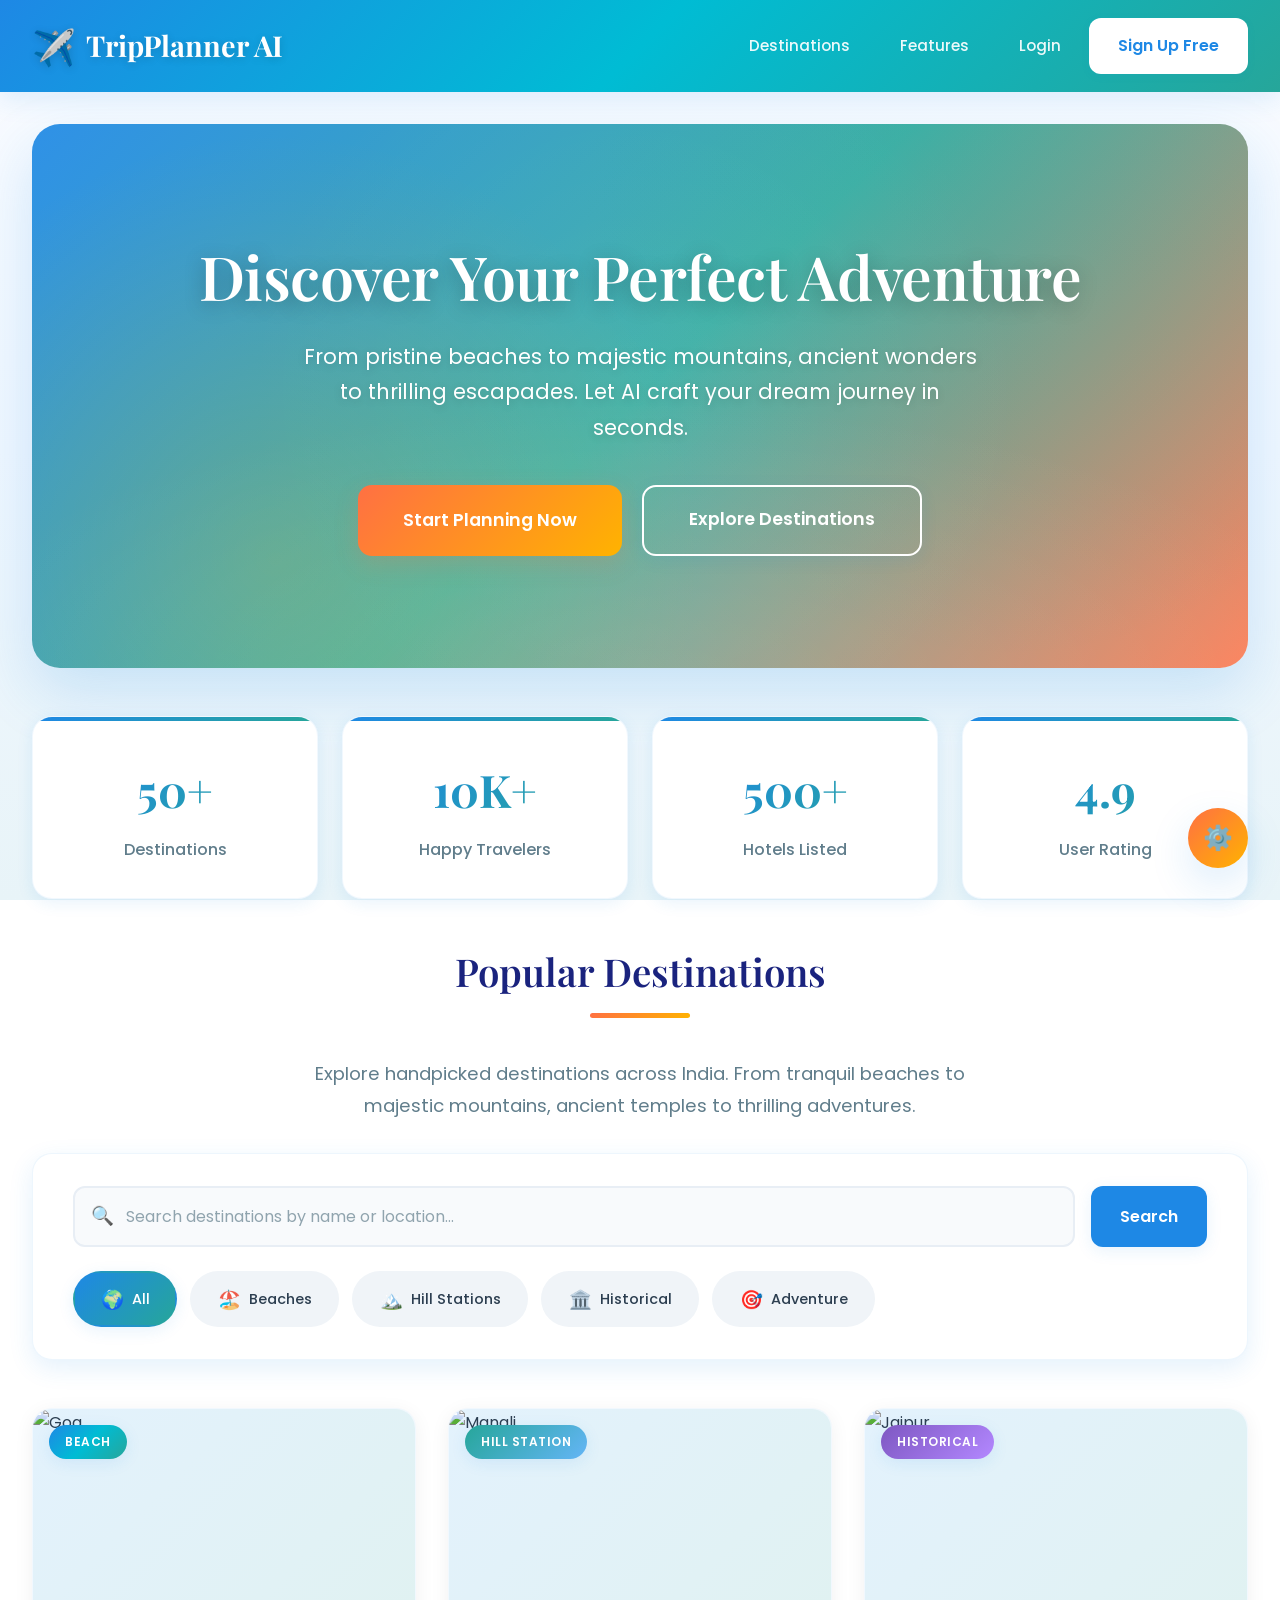
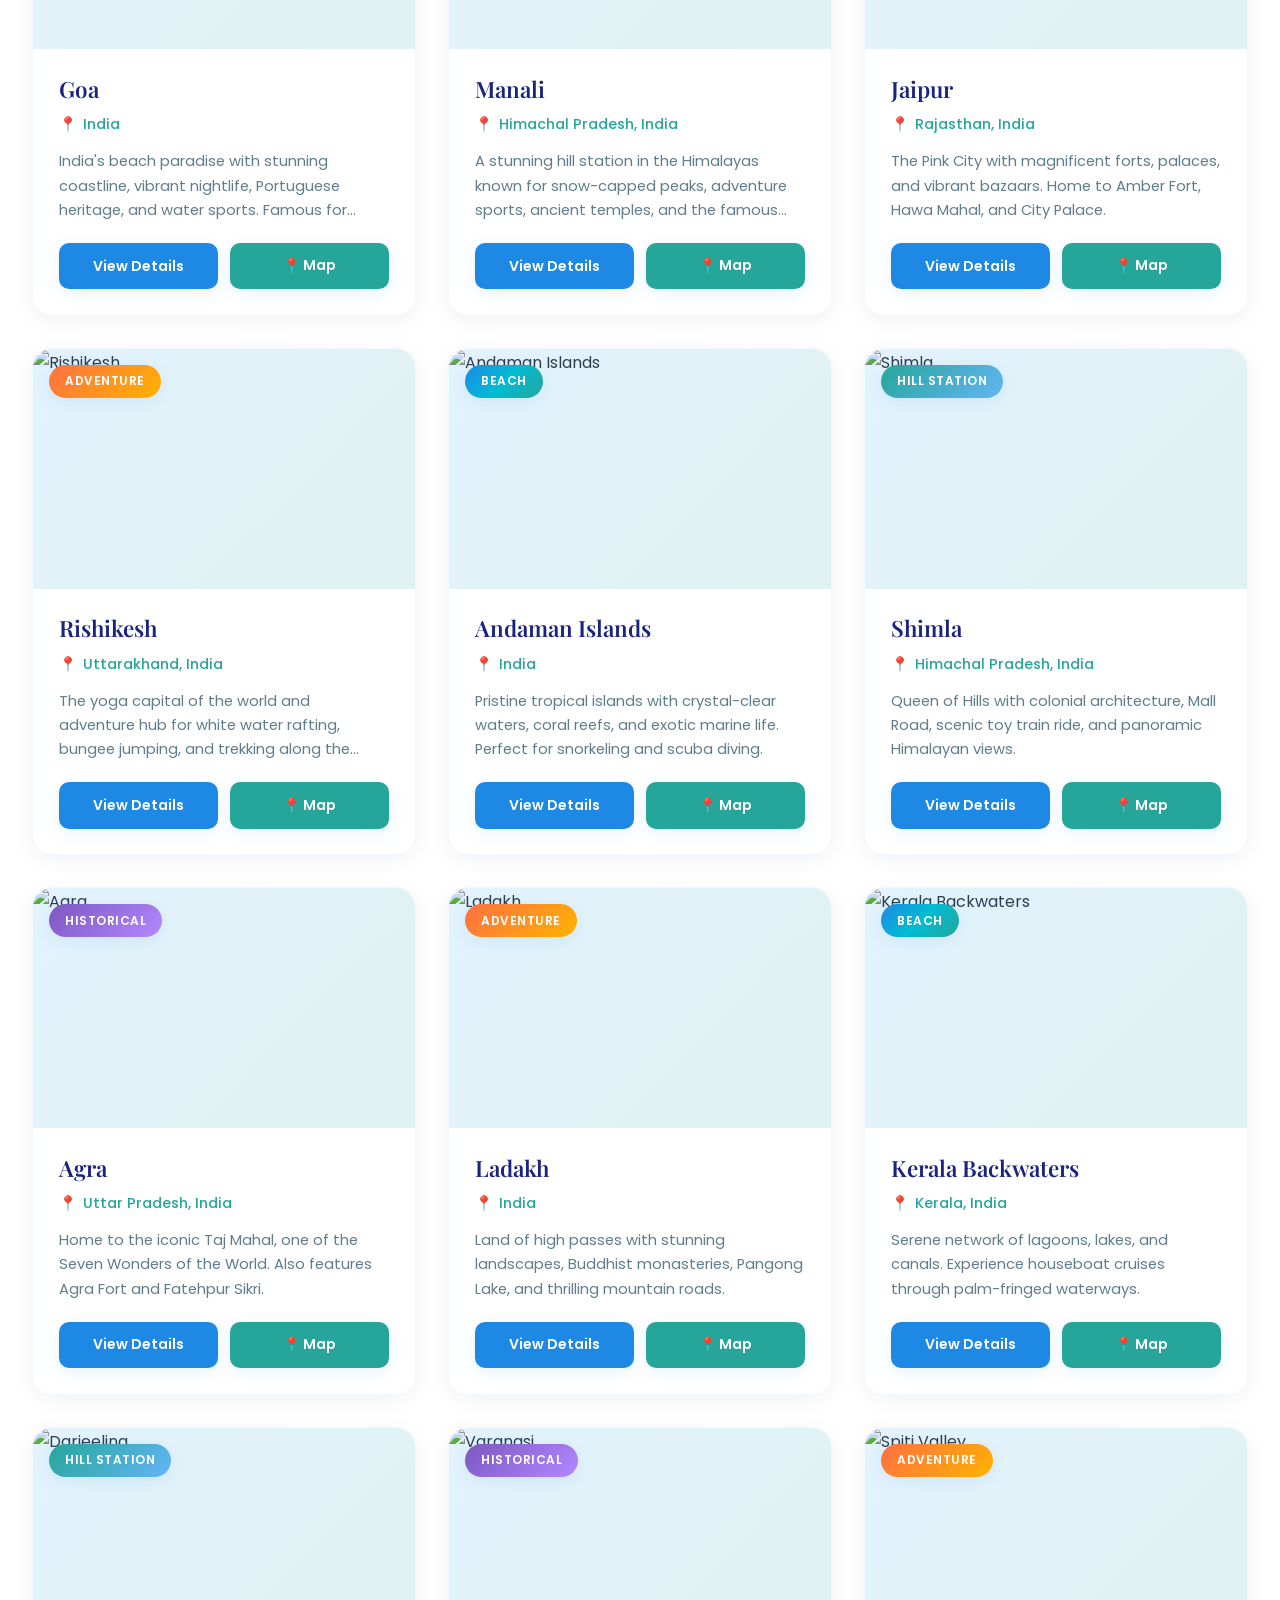
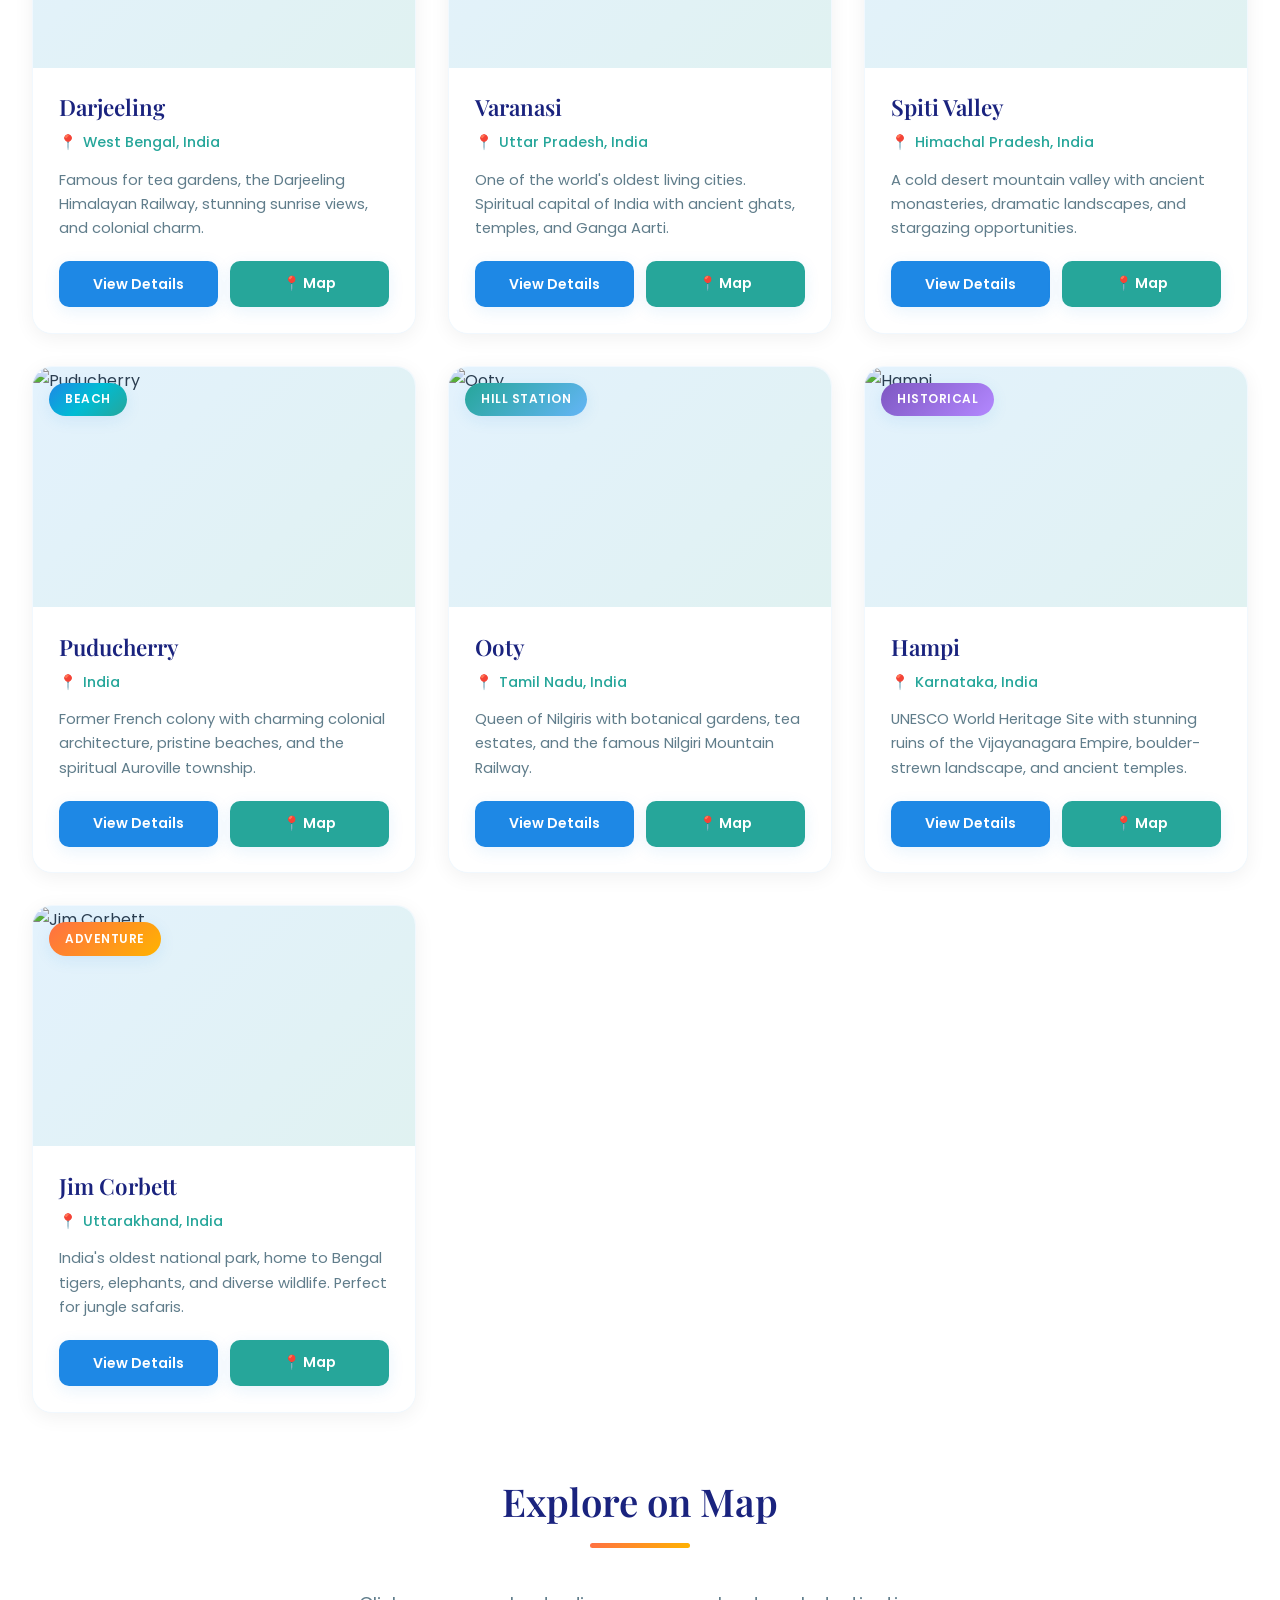
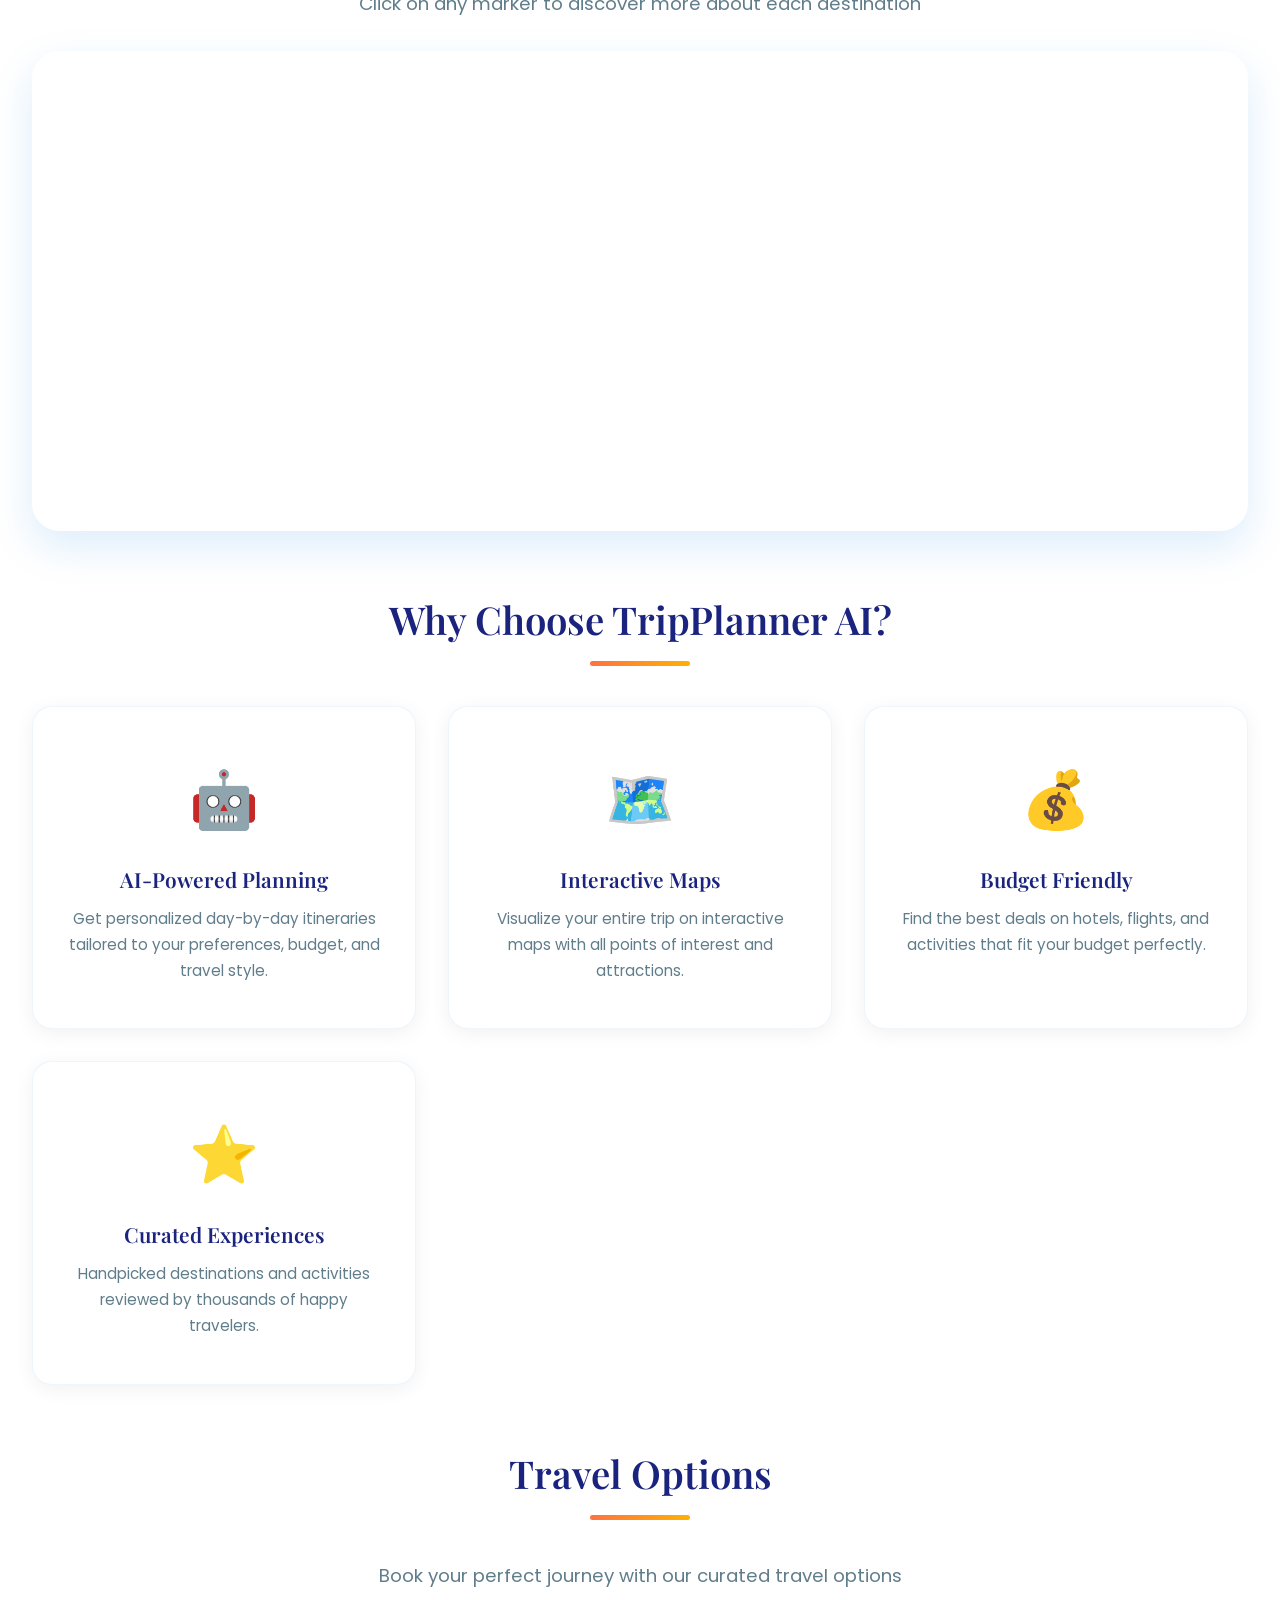
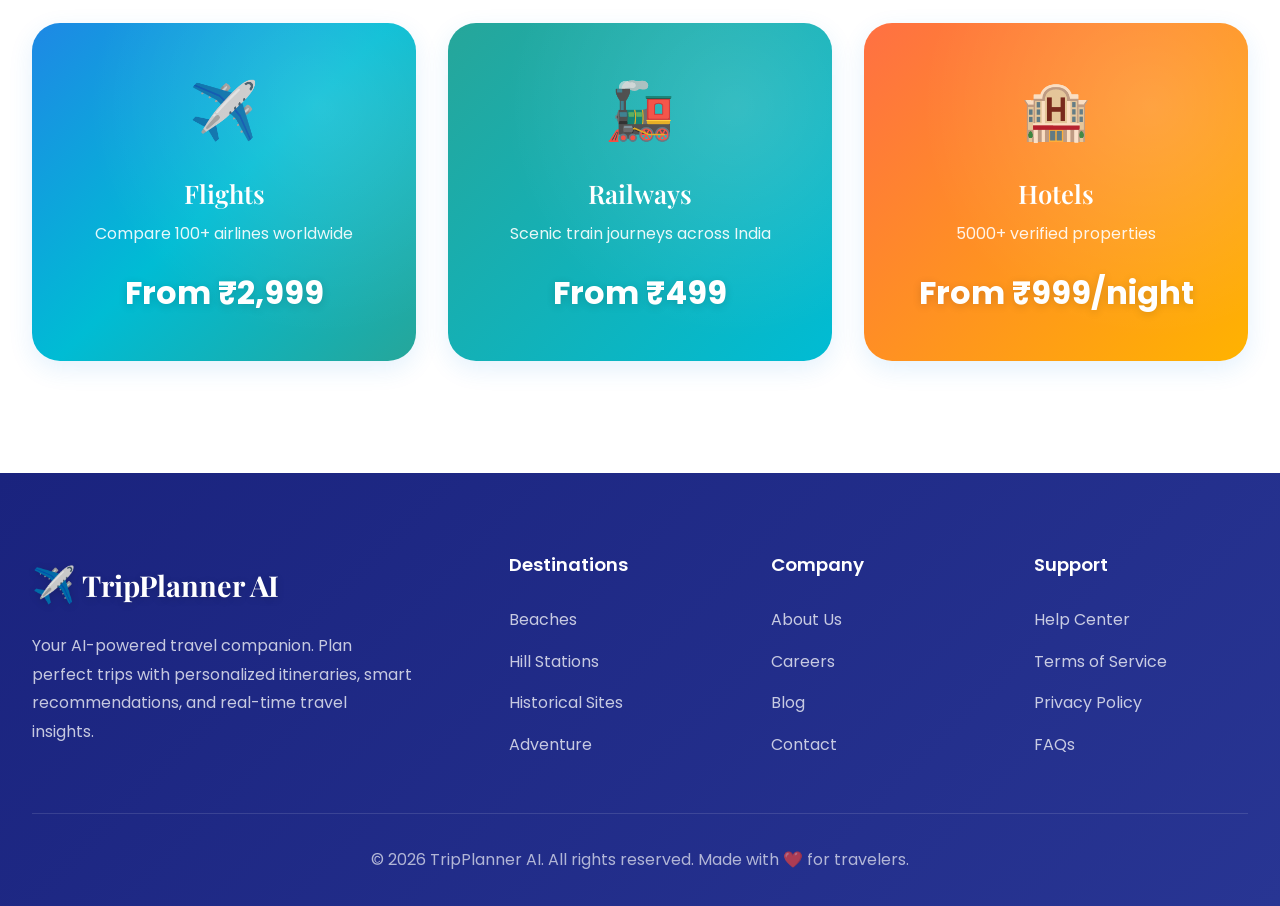
==== commit 44b5b917: "Enhance website design and add admin functionality Update CSS with a travel-inspired color palette, " ====
--- a/client/index.html
+++ b/client/index.html
@@ -27,8 +27,8 @@
     <div class="container">
         <div class="hero">
             <div class="hero-content">
-                <h1>Discover Your Perfect Destination</h1>
-                <p>Explore breathtaking beaches, serene hill stations, historic monuments, and thrilling adventures. Let AI plan your dream trip in seconds.</p>
+                <h1>Discover Your Perfect Adventure</h1>
+                <p>From pristine beaches to majestic mountains, ancient wonders to thrilling escapades. Let AI craft your dream journey in seconds.</p>
                 <div class="hero-buttons">
                     <button id="startPlanningBtn" class="btn btn-large btn-accent">Start Planning Now</button>
                     <a href="#destinations" class="btn btn-large btn-outline">Explore Destinations</a>
@@ -57,7 +57,7 @@
 
         <section id="destinations">
             <h2 class="section-title">Popular Destinations</h2>
-            <p class="section-subtitle">Explore our handpicked destinations across India and beyond. From tranquil beaches to majestic mountains.</p>
+            <p class="section-subtitle">Explore handpicked destinations across India. From tranquil beaches to majestic mountains, ancient temples to thrilling adventures.</p>
 
             <div class="search-filter-section">
                 <div class="search-container">
@@ -96,7 +96,7 @@
         </section>
 
         <h2 class="section-title" style="margin-top: 4rem;">Explore on Map</h2>
-        <p class="section-subtitle">Click on any destination card to see its location on the interactive map</p>
+        <p class="section-subtitle">Click on any marker to discover more about each destination</p>
         <div id="homeMap"></div>
 
         <section id="features" style="margin-top: 4rem;">
@@ -135,13 +135,13 @@
                     <p>Compare 100+ airlines worldwide</p>
                     <div class="price">From ₹2,999</div>
                 </div>
-                <div class="option-card" style="background: linear-gradient(135deg, #10b981 0%, #059669 100%);">
+                <div class="option-card" style="background: linear-gradient(135deg, #26a69a 0%, #00bcd4 100%);">
                     <div class="icon">🚂</div>
                     <h3>Railways</h3>
                     <p>Scenic train journeys across India</p>
                     <div class="price">From ₹499</div>
                 </div>
-                <div class="option-card" style="background: linear-gradient(135deg, #f59e0b 0%, #d97706 100%);">
+                <div class="option-card" style="background: linear-gradient(135deg, #ff7043 0%, #ffb300 100%);">
                     <div class="icon">🏨</div>
                     <h3>Hotels</h3>
                     <p>5000+ verified properties</p>
@@ -189,6 +189,8 @@
         </div>
     </footer>
 
+    <a href="admin.html" class="admin-link" title="Admin Panel">⚙️</a>
+
     <div id="destinationModal" class="modal-overlay">
         <div class="modal">
             <div class="modal-header">
--- a/client/css/style.css
+++ b/client/css/style.css
@@ -1,26 +1,66 @@
 @import url('https://fonts.googleapis.com/css2?family=Poppins:wght@300;400;500;600;700&family=Playfair+Display:wght@400;500;600;700&display=swap');
 
 :root {
-  --primary-color: #2563eb;
-  --primary-dark: #1d4ed8;
-  --primary-light: #3b82f6;
-  --secondary-color: #0ea5e9;
-  --accent-color: #f59e0b;
-  --accent-hover: #d97706;
-  --background-color: #f0f9ff;
+  /* Trust & Calm Blues */
+  --primary-blue: #1e88e5;
+  --primary-blue-dark: #1565c0;
+  --primary-blue-light: #64b5f6;
+  --sky-blue: #e3f2fd;
+  
+  /* Nature & Freshness Greens */
+  --fresh-green: #26a69a;
+  --fresh-green-dark: #00897b;
+  --fresh-green-light: #80cbc4;
+  --mint: #e0f2f1;
+  
+  /* Excitement & Action Warm Colors */
+  --sunset-orange: #ff7043;
+  --sunset-orange-dark: #f4511e;
+  --golden-yellow: #ffb300;
+  --coral: #ff8a65;
+  
+  /* Clean Backgrounds */
+  --bg-primary: #fafcff;
+  --bg-warm: #fffbf5;
+  --bg-gradient: linear-gradient(180deg, #fafcff 0%, #f0f7ff 50%, #e8f4f8 100%);
   --card-bg: #ffffff;
-  --text-primary: #1e293b;
-  --text-secondary: #64748b;
-  --text-light: #94a3b8;
+  
+  /* Text Colors */
+  --text-dark: #1a237e;
+  --text-primary: #2c3e50;
+  --text-secondary: #607d8b;
+  --text-light: #90a4ae;
   --white: #ffffff;
-  --shadow-sm: 0 1px 2px rgba(0, 0, 0, 0.05);
-  --shadow: 0 4px 6px -1px rgba(0, 0, 0, 0.1), 0 2px 4px -1px rgba(0, 0, 0, 0.06);
-  --shadow-md: 0 10px 15px -3px rgba(0, 0, 0, 0.1), 0 4px 6px -2px rgba(0, 0, 0, 0.05);
-  --shadow-lg: 0 20px 25px -5px rgba(0, 0, 0, 0.1), 0 10px 10px -5px rgba(0, 0, 0, 0.04);
-  --shadow-xl: 0 25px 50px -12px rgba(0, 0, 0, 0.25);
+  
+  /* Gradients - Joyful & Travel-Inspiring */
+  --gradient-hero: linear-gradient(135deg, rgba(30, 136, 229, 0.92) 0%, rgba(38, 166, 154, 0.88) 50%, rgba(255, 112, 67, 0.85) 100%);
+  --gradient-primary: linear-gradient(135deg, #1e88e5 0%, #26a69a 100%);
+  --gradient-warm: linear-gradient(135deg, #ff7043 0%, #ffb300 100%);
+  --gradient-fresh: linear-gradient(135deg, #26a69a 0%, #64b5f6 100%);
+  --gradient-sunset: linear-gradient(135deg, #ff7043 0%, #ff8a65 50%, #ffb300 100%);
+  --gradient-ocean: linear-gradient(135deg, #1e88e5 0%, #00bcd4 50%, #26a69a 100%);
+  --gradient-footer: linear-gradient(135deg, #1a237e 0%, #283593 100%);
+  
+  /* Modern Shadows */
+  --shadow-soft: 0 2px 8px rgba(30, 136, 229, 0.08);
+  --shadow: 0 4px 16px rgba(30, 136, 229, 0.1);
+  --shadow-md: 0 8px 24px rgba(30, 136, 229, 0.12);
+  --shadow-lg: 0 16px 40px rgba(30, 136, 229, 0.15);
+  --shadow-xl: 0 24px 60px rgba(30, 136, 229, 0.18);
+  --shadow-warm: 0 8px 24px rgba(255, 112, 67, 0.2);
+  --shadow-card: 0 4px 20px rgba(0, 0, 0, 0.06);
+  --shadow-card-hover: 0 12px 40px rgba(30, 136, 229, 0.18);
+  
+  /* Glow Effects */
+  --glow-blue: 0 0 30px rgba(30, 136, 229, 0.3);
+  --glow-green: 0 0 30px rgba(38, 166, 154, 0.3);
+  --glow-orange: 0 0 30px rgba(255, 112, 67, 0.3);
+  
   --border-radius: 12px;
-  --border-radius-lg: 16px;
-  --transition: all 0.3s cubic-bezier(0.4, 0, 0.2, 1);
+  --border-radius-lg: 20px;
+  --border-radius-xl: 28px;
+  --transition: all 0.35s cubic-bezier(0.4, 0, 0.2, 1);
+  --transition-fast: all 0.2s ease;
 }
 
 * {
@@ -35,9 +75,10 @@
 
 body {
   font-family: 'Poppins', sans-serif;
-  background-color: var(--background-color);
+  background: var(--bg-gradient);
+  background-attachment: fixed;
   color: var(--text-primary);
-  line-height: 1.6;
+  line-height: 1.7;
   min-height: 100vh;
   font-size: 16px;
 }
@@ -46,11 +87,12 @@
   font-family: 'Playfair Display', serif;
   font-weight: 600;
   line-height: 1.3;
-}
-
-/* Header & Navigation */
+  color: var(--text-dark);
+}
+
+/* Header - Trust & Professional */
 header {
-  background: linear-gradient(135deg, var(--primary-color) 0%, var(--secondary-color) 100%);
+  background: var(--gradient-ocean);
   padding: 1rem 2rem;
   position: sticky;
   top: 0;
@@ -68,56 +110,67 @@
 
 .logo {
   font-family: 'Playfair Display', serif;
-  font-size: 1.75rem;
+  font-size: 1.8rem;
   font-weight: 700;
   color: var(--white);
   text-decoration: none;
+  display: flex;
+  align-items: center;
+  gap: 0.6rem;
+  transition: var(--transition);
+  text-shadow: 0 2px 8px rgba(0, 0, 0, 0.15);
+}
+
+.logo:hover {
+  transform: scale(1.03);
+  text-shadow: 0 4px 12px rgba(0, 0, 0, 0.2);
+}
+
+.logo-icon {
+  font-size: 2.2rem;
+  animation: float 3s ease-in-out infinite;
+}
+
+@keyframes float {
+  0%, 100% { transform: translateY(0); }
+  50% { transform: translateY(-5px); }
+}
+
+nav {
   display: flex;
   align-items: center;
   gap: 0.5rem;
-  transition: var(--transition);
-}
-
-.logo:hover {
-  transform: scale(1.02);
-}
-
-.logo-icon {
-  font-size: 2rem;
-}
-
-nav {
-  display: flex;
-  align-items: center;
-  gap: 0.5rem;
 }
 
 nav a {
-  padding: 0.6rem 1.2rem;
+  padding: 0.65rem 1.3rem;
   text-decoration: none;
-  color: rgba(255, 255, 255, 0.9);
+  color: rgba(255, 255, 255, 0.92);
   font-weight: 500;
   font-size: 0.95rem;
-  border-radius: 8px;
+  border-radius: 10px;
   transition: var(--transition);
   position: relative;
 }
 
 nav a:hover {
-  background: rgba(255, 255, 255, 0.15);
-  color: var(--white);
+  background: rgba(255, 255, 255, 0.2);
+  color: var(--white);
+  transform: translateY(-2px);
 }
 
 nav a.btn {
   background: var(--white);
-  color: var(--primary-color);
+  color: var(--primary-blue);
   font-weight: 600;
+  box-shadow: var(--shadow-soft);
 }
 
 nav a.btn:hover {
-  background: var(--accent-color);
-  color: var(--white);
-  transform: translateY(-2px);
+  background: var(--golden-yellow);
+  color: var(--text-dark);
+  transform: translateY(-3px);
+  box-shadow: var(--shadow-warm);
 }
 
 /* Container */
@@ -134,17 +187,18 @@
   }
 }
 
-/* Hero Section */
+/* Hero - Inspiring & Joyful */
 .hero {
   position: relative;
   text-align: center;
-  padding: 6rem 2rem;
-  background: linear-gradient(135deg, rgba(37, 99, 235, 0.85) 0%, rgba(14, 165, 233, 0.85) 100%),
-              url('https://images.unsplash.com/photo-1469854523086-cc02fe5d8800?w=1920') center/cover no-repeat;
-  color: var(--white);
-  border-radius: var(--border-radius-lg);
+  padding: 7rem 2rem;
+  background: var(--gradient-hero),
+              url('https://images.unsplash.com/photo-1488646953014-85cb44e25828?w=1920') center/cover no-repeat;
+  color: var(--white);
+  border-radius: var(--border-radius-xl);
   margin-bottom: 3rem;
   overflow: hidden;
+  box-shadow: var(--shadow-xl);
 }
 
 .hero::before {
@@ -154,7 +208,21 @@
   left: 0;
   right: 0;
   bottom: 0;
-  background: radial-gradient(circle at 30% 70%, rgba(245, 158, 11, 0.2) 0%, transparent 50%);
+  background: 
+    radial-gradient(circle at 20% 80%, rgba(255, 179, 0, 0.2) 0%, transparent 40%),
+    radial-gradient(circle at 80% 20%, rgba(38, 166, 154, 0.15) 0%, transparent 40%),
+    radial-gradient(circle at 50% 50%, rgba(255, 255, 255, 0.05) 0%, transparent 60%);
+  pointer-events: none;
+}
+
+.hero::after {
+  content: '';
+  position: absolute;
+  bottom: -50%;
+  left: -10%;
+  width: 120%;
+  height: 100%;
+  background: radial-gradient(ellipse, rgba(255,255,255,0.1) 0%, transparent 70%);
   pointer-events: none;
 }
 
@@ -166,22 +234,28 @@
 }
 
 .hero h1 {
-  font-size: 3.5rem;
-  margin-bottom: 1.25rem;
-  text-shadow: 2px 2px 4px rgba(0, 0, 0, 0.2);
+  font-size: 3.8rem;
+  margin-bottom: 1.5rem;
+  text-shadow: 0 4px 20px rgba(0, 0, 0, 0.25);
   animation: fadeInUp 0.8s ease-out;
+  color: var(--white);
+  letter-spacing: -0.5px;
 }
 
 .hero p {
-  font-size: 1.25rem;
-  margin-bottom: 2rem;
+  font-size: 1.3rem;
+  margin-bottom: 2.5rem;
   opacity: 0.95;
   animation: fadeInUp 0.8s ease-out 0.2s both;
+  text-shadow: 0 2px 8px rgba(0, 0, 0, 0.15);
+  max-width: 700px;
+  margin-left: auto;
+  margin-right: auto;
 }
 
 .hero-buttons {
   display: flex;
-  gap: 1rem;
+  gap: 1.25rem;
   justify-content: center;
   flex-wrap: wrap;
   animation: fadeInUp 0.8s ease-out 0.4s both;
@@ -190,7 +264,7 @@
 @keyframes fadeInUp {
   from {
     opacity: 0;
-    transform: translateY(20px);
+    transform: translateY(30px);
   }
   to {
     opacity: 1;
@@ -198,17 +272,17 @@
   }
 }
 
-/* Buttons */
+/* Buttons - Exciting & Actionable */
 .btn {
   display: inline-flex;
   align-items: center;
   justify-content: center;
   gap: 0.5rem;
-  padding: 0.875rem 1.75rem;
-  background: var(--primary-color);
+  padding: 0.9rem 1.8rem;
+  background: var(--primary-blue);
   color: var(--white);
   border: none;
-  border-radius: 10px;
+  border-radius: 12px;
   cursor: pointer;
   text-decoration: none;
   font-size: 1rem;
@@ -216,21 +290,39 @@
   font-family: 'Poppins', sans-serif;
   transition: var(--transition);
   box-shadow: var(--shadow);
+  position: relative;
+  overflow: hidden;
+}
+
+.btn::before {
+  content: '';
+  position: absolute;
+  top: 0;
+  left: -100%;
+  width: 100%;
+  height: 100%;
+  background: linear-gradient(90deg, transparent, rgba(255,255,255,0.2), transparent);
+  transition: 0.5s;
+}
+
+.btn:hover::before {
+  left: 100%;
 }
 
 .btn:hover {
-  background: var(--primary-dark);
-  transform: translateY(-3px);
+  background: var(--primary-blue-dark);
+  transform: translateY(-4px);
   box-shadow: var(--shadow-lg);
 }
 
 .btn:active {
-  transform: translateY(-1px);
+  transform: translateY(-2px);
 }
 
 .btn-large {
-  padding: 1.1rem 2.5rem;
+  padding: 1.15rem 2.8rem;
   font-size: 1.1rem;
+  border-radius: 14px;
 }
 
 .btn-outline {
@@ -241,29 +333,42 @@
 
 .btn-outline:hover {
   background: var(--white);
-  color: var(--primary-color);
+  color: var(--primary-blue);
+  box-shadow: 0 8px 30px rgba(255, 255, 255, 0.3);
 }
 
 .btn-accent {
-  background: var(--accent-color);
+  background: var(--gradient-warm);
+  box-shadow: var(--shadow-warm);
 }
 
 .btn-accent:hover {
-  background: var(--accent-hover);
+  background: var(--sunset-orange-dark);
+  box-shadow: 0 12px 35px rgba(255, 112, 67, 0.35);
 }
 
 .btn-small {
-  padding: 0.5rem 1rem;
+  padding: 0.55rem 1.1rem;
   font-size: 0.875rem;
+  border-radius: 10px;
+}
+
+.btn-success {
+  background: var(--fresh-green);
+}
+
+.btn-success:hover {
+  background: var(--fresh-green-dark);
 }
 
 /* Search & Filter Section */
 .search-filter-section {
   background: var(--white);
-  padding: 2rem;
+  padding: 2rem 2.5rem;
   border-radius: var(--border-radius-lg);
   box-shadow: var(--shadow-md);
   margin-bottom: 3rem;
+  border: 1px solid rgba(30, 136, 229, 0.08);
 }
 
 .search-container {
@@ -281,41 +386,48 @@
 
 .search-box input {
   width: 100%;
-  padding: 1rem 1rem 1rem 3rem;
-  border: 2px solid #e2e8f0;
-  border-radius: 10px;
+  padding: 1rem 1rem 1rem 3.2rem;
+  border: 2px solid #e8eef5;
+  border-radius: 12px;
   font-size: 1rem;
   font-family: 'Poppins', sans-serif;
   transition: var(--transition);
+  background: #f8fafc;
+  color: var(--text-primary);
 }
 
 .search-box input:focus {
   outline: none;
-  border-color: var(--primary-color);
-  box-shadow: 0 0 0 3px rgba(37, 99, 235, 0.1);
+  border-color: var(--primary-blue);
+  background: var(--white);
+  box-shadow: 0 0 0 4px rgba(30, 136, 229, 0.12);
+}
+
+.search-box input::placeholder {
+  color: var(--text-light);
 }
 
 .search-box::before {
   content: '🔍';
   position: absolute;
-  left: 1rem;
+  left: 1.1rem;
   top: 50%;
   transform: translateY(-50%);
-  font-size: 1.1rem;
+  font-size: 1.15rem;
 }
 
 .filter-buttons {
   display: flex;
-  gap: 0.75rem;
+  gap: 0.8rem;
   flex-wrap: wrap;
 }
 
 .filter-btn {
-  padding: 0.75rem 1.5rem;
-  background: #f1f5f9;
+  padding: 0.8rem 1.6rem;
+  background: #f0f4f8;
   color: var(--text-primary);
   border: 2px solid transparent;
-  border-radius: 25px;
+  border-radius: 30px;
   cursor: pointer;
   font-size: 0.9rem;
   font-weight: 500;
@@ -327,44 +439,46 @@
 }
 
 .filter-btn:hover {
-  background: #e2e8f0;
+  background: var(--sky-blue);
+  color: var(--primary-blue);
   transform: translateY(-2px);
+  box-shadow: var(--shadow-soft);
 }
 
 .filter-btn.active {
-  background: var(--primary-color);
-  color: var(--white);
-  border-color: var(--primary-color);
+  background: var(--gradient-primary);
+  color: var(--white);
+  box-shadow: var(--shadow);
 }
 
 .filter-btn .icon {
-  font-size: 1.1rem;
+  font-size: 1.15rem;
 }
 
 /* Section Titles */
 .section-title {
   text-align: center;
   margin-bottom: 2.5rem;
-  font-size: 2.25rem;
-  color: var(--text-primary);
+  font-size: 2.4rem;
+  color: var(--text-dark);
   position: relative;
 }
 
 .section-title::after {
   content: '';
   display: block;
-  width: 80px;
-  height: 4px;
-  background: linear-gradient(90deg, var(--primary-color), var(--secondary-color));
-  margin: 0.75rem auto 0;
-  border-radius: 2px;
+  width: 100px;
+  height: 5px;
+  background: var(--gradient-warm);
+  margin: 1rem auto 0;
+  border-radius: 3px;
 }
 
 .section-subtitle {
   text-align: center;
   color: var(--text-secondary);
   margin-bottom: 2rem;
-  font-size: 1.1rem;
+  font-size: 1.15rem;
   max-width: 700px;
   margin-left: auto;
   margin-right: auto;
@@ -380,7 +494,7 @@
 .destinations-grid {
   display: grid;
   grid-template-columns: repeat(4, 1fr);
-  gap: 1.75rem;
+  gap: 2rem;
 }
 
 @media (max-width: 1600px) {
@@ -401,19 +515,21 @@
   }
 }
 
-/* Destination Cards */
+/* Destination Cards - Beautiful & Engaging */
 .card {
   background: var(--card-bg);
   border-radius: var(--border-radius-lg);
   overflow: hidden;
-  box-shadow: var(--shadow);
+  box-shadow: var(--shadow-card);
   transition: var(--transition);
   position: relative;
+  border: 1px solid rgba(30, 136, 229, 0.06);
 }
 
 .card:hover {
-  transform: translateY(-8px);
-  box-shadow: var(--shadow-xl);
+  transform: translateY(-10px);
+  box-shadow: var(--shadow-card-hover);
+  border-color: rgba(30, 136, 229, 0.12);
 }
 
 .destination-card {
@@ -422,65 +538,96 @@
 
 .destination-card .card-image {
   position: relative;
-  height: 220px;
+  height: 240px;
   overflow: hidden;
+  background: linear-gradient(135deg, #e3f2fd 0%, #e0f2f1 100%);
 }
 
 .destination-card .card-image img {
   width: 100%;
   height: 100%;
   object-fit: cover;
-  transition: transform 0.5s ease;
+  transition: transform 0.6s ease;
 }
 
 .destination-card:hover .card-image img {
-  transform: scale(1.1);
+  transform: scale(1.12);
+}
+
+.destination-card .card-image::after {
+  content: '';
+  position: absolute;
+  bottom: 0;
+  left: 0;
+  right: 0;
+  height: 60%;
+  background: linear-gradient(to top, rgba(0,0,0,0.4) 0%, transparent 100%);
+  opacity: 0;
+  transition: var(--transition);
+}
+
+.destination-card:hover .card-image::after {
+  opacity: 1;
 }
 
 .card-category {
   position: absolute;
   top: 1rem;
   left: 1rem;
-  background: var(--primary-color);
-  color: var(--white);
-  padding: 0.35rem 0.85rem;
-  border-radius: 20px;
+  padding: 0.4rem 1rem;
+  border-radius: 25px;
   font-size: 0.75rem;
   font-weight: 600;
   text-transform: uppercase;
   letter-spacing: 0.5px;
-}
-
-.card-category.beach { background: #0ea5e9; }
-.card-category.hill-station { background: #10b981; }
-.card-category.historical { background: #8b5cf6; }
-.card-category.adventure { background: #f59e0b; }
+  box-shadow: var(--shadow);
+  z-index: 2;
+}
+
+.card-category.beach { 
+  background: var(--gradient-ocean);
+  color: var(--white);
+}
+.card-category.hill-station { 
+  background: var(--gradient-fresh);
+  color: var(--white);
+}
+.card-category.historical { 
+  background: linear-gradient(135deg, #7e57c2, #b388ff);
+  color: var(--white);
+}
+.card-category.adventure { 
+  background: var(--gradient-warm);
+  color: var(--white);
+}
 
 .card-content {
-  padding: 1.5rem;
+  padding: 1.6rem;
+  background: var(--white);
 }
 
 .card-title {
   font-family: 'Playfair Display', serif;
-  font-size: 1.35rem;
+  font-size: 1.4rem;
   margin-bottom: 0.5rem;
-  color: var(--text-primary);
+  color: var(--text-dark);
 }
 
 .card-location {
   display: flex;
   align-items: center;
-  gap: 0.35rem;
-  color: var(--text-secondary);
+  gap: 0.4rem;
+  color: var(--fresh-green);
   font-size: 0.9rem;
-  margin-bottom: 0.75rem;
+  margin-bottom: 0.8rem;
+  font-weight: 500;
 }
 
 .card-description {
   color: var(--text-secondary);
-  font-size: 0.9rem;
-  line-height: 1.6;
-  margin-bottom: 1.25rem;
+  font-size: 0.92rem;
+  line-height: 1.65;
+  margin-bottom: 1.3rem;
   display: -webkit-box;
   -webkit-line-clamp: 3;
   -webkit-box-orient: vertical;
@@ -489,40 +636,54 @@
 
 .card-actions {
   display: flex;
-  gap: 0.75rem;
+  gap: 0.8rem;
   flex-wrap: wrap;
 }
 
 .card-actions .btn {
   flex: 1;
   min-width: 120px;
-  padding: 0.65rem 1rem;
+  padding: 0.7rem 1rem;
   font-size: 0.875rem;
 }
 
 .map-btn {
-  background: #10b981;
+  background: var(--fresh-green);
 }
 
 .map-btn:hover {
-  background: #059669;
+  background: var(--fresh-green-dark);
 }
 
 /* Feature Cards */
 .feature-card {
   text-align: center;
-  padding: 2.5rem 2rem;
+  padding: 2.8rem 2rem;
+  background: var(--white);
+  border: 1px solid rgba(30, 136, 229, 0.08);
+}
+
+.feature-card:hover {
+  background: linear-gradient(135deg, var(--white) 0%, var(--sky-blue) 100%);
+  border-color: rgba(30, 136, 229, 0.15);
 }
 
 .feature-card .icon {
-  font-size: 3rem;
-  margin-bottom: 1rem;
+  font-size: 3.5rem;
+  margin-bottom: 1.2rem;
+  display: inline-block;
+  animation: bounce 2s ease-in-out infinite;
+}
+
+@keyframes bounce {
+  0%, 100% { transform: translateY(0); }
+  50% { transform: translateY(-8px); }
 }
 
 .feature-card h3 {
-  font-size: 1.25rem;
-  margin-bottom: 0.75rem;
-  color: var(--text-primary);
+  font-size: 1.3rem;
+  margin-bottom: 0.8rem;
+  color: var(--text-dark);
 }
 
 .feature-card p {
@@ -540,29 +701,45 @@
 
 .stat-card {
   background: var(--white);
-  padding: 2rem;
-  border-radius: var(--border-radius);
+  padding: 2.2rem;
+  border-radius: var(--border-radius-lg);
   text-align: center;
   box-shadow: var(--shadow);
   transition: var(--transition);
+  border: 1px solid rgba(30, 136, 229, 0.06);
+  position: relative;
+  overflow: hidden;
+}
+
+.stat-card::before {
+  content: '';
+  position: absolute;
+  top: 0;
+  left: 0;
+  right: 0;
+  height: 4px;
+  background: var(--gradient-primary);
 }
 
 .stat-card:hover {
-  transform: translateY(-5px);
+  transform: translateY(-8px);
   box-shadow: var(--shadow-lg);
 }
 
 .stat-number {
   font-family: 'Playfair Display', serif;
-  font-size: 2.5rem;
+  font-size: 2.8rem;
   font-weight: 700;
-  color: var(--primary-color);
+  background: var(--gradient-primary);
+  -webkit-background-clip: text;
+  -webkit-text-fill-color: transparent;
+  background-clip: text;
   margin-bottom: 0.5rem;
 }
 
 .stat-label {
   color: var(--text-secondary);
-  font-size: 0.95rem;
+  font-size: 1rem;
   font-weight: 500;
 }
 
@@ -572,7 +749,7 @@
   }
 }
 
-/* Hotels & Travel Options */
+/* Travel Options */
 .options-grid {
   display: grid;
   grid-template-columns: repeat(3, 1fr);
@@ -592,103 +769,132 @@
 }
 
 .option-card {
-  background: linear-gradient(135deg, var(--primary-color) 0%, var(--secondary-color) 100%);
-  color: var(--white);
-  padding: 2rem;
-  border-radius: var(--border-radius-lg);
+  background: var(--gradient-ocean);
+  color: var(--white);
+  padding: 2.5rem 2rem;
+  border-radius: var(--border-radius-xl);
   text-align: center;
   box-shadow: var(--shadow-md);
   transition: var(--transition);
+  position: relative;
+  overflow: hidden;
+}
+
+.option-card::before {
+  content: '';
+  position: absolute;
+  top: -50%;
+  right: -50%;
+  width: 150%;
+  height: 150%;
+  background: radial-gradient(circle, rgba(255,255,255,0.15) 0%, transparent 60%);
+  pointer-events: none;
 }
 
 .option-card:hover {
-  transform: translateY(-5px) scale(1.02);
+  transform: translateY(-8px) scale(1.02);
   box-shadow: var(--shadow-xl);
 }
 
 .option-card .icon {
-  font-size: 3rem;
-  margin-bottom: 1rem;
+  font-size: 3.5rem;
+  margin-bottom: 1.2rem;
 }
 
 .option-card h3 {
-  font-size: 1.5rem;
-  margin-bottom: 0.5rem;
+  font-size: 1.6rem;
+  margin-bottom: 0.6rem;
+  color: var(--white);
 }
 
 .option-card p {
   opacity: 0.9;
-  margin-bottom: 1rem;
+  margin-bottom: 1.2rem;
 }
 
 .option-card .price {
-  font-size: 1.75rem;
+  font-size: 2rem;
   font-weight: 700;
+  text-shadow: 0 2px 8px rgba(0,0,0,0.15);
 }
 
 /* Map Section */
 #homeMap, #map {
-  height: 450px;
+  height: 480px;
   width: 100%;
-  border-radius: var(--border-radius-lg);
+  border-radius: var(--border-radius-xl);
   box-shadow: var(--shadow-lg);
   margin: 2rem 0;
+  border: 4px solid var(--white);
 }
 
 /* Forms */
 .form-container {
-  max-width: 480px;
+  max-width: 500px;
   margin: 4rem auto;
   background: var(--white);
-  padding: 3rem;
-  border-radius: var(--border-radius-lg);
+  padding: 3.5rem;
+  border-radius: var(--border-radius-xl);
   box-shadow: var(--shadow-lg);
+  border: 1px solid rgba(30, 136, 229, 0.08);
 }
 
 .form-group {
-  margin-bottom: 1.5rem;
+  margin-bottom: 1.6rem;
 }
 
 .form-group label {
   display: block;
-  margin-bottom: 0.5rem;
+  margin-bottom: 0.6rem;
   font-weight: 500;
-  color: var(--text-primary);
+  color: var(--text-dark);
 }
 
 .form-control {
   width: 100%;
-  padding: 0.875rem 1rem;
-  border: 2px solid #e2e8f0;
-  border-radius: 10px;
+  padding: 0.95rem 1.1rem;
+  border: 2px solid #e8eef5;
+  border-radius: 12px;
   font-size: 1rem;
   font-family: 'Poppins', sans-serif;
   transition: var(--transition);
-  background: var(--white);
+  background: #f8fafc;
+  color: var(--text-primary);
 }
 
 .form-control:focus {
   outline: none;
-  border-color: var(--primary-color);
-  box-shadow: 0 0 0 3px rgba(37, 99, 235, 0.1);
+  border-color: var(--primary-blue);
+  background: var(--white);
+  box-shadow: 0 0 0 4px rgba(30, 136, 229, 0.1);
+}
+
+.form-control::placeholder {
+  color: var(--text-light);
 }
 
 select.form-control {
   cursor: pointer;
+}
+
+textarea.form-control {
+  min-height: 100px;
+  resize: vertical;
 }
 
 /* Trip Form */
 .trip-form {
   background: var(--white);
-  padding: 2.5rem;
-  border-radius: var(--border-radius-lg);
+  padding: 3rem;
+  border-radius: var(--border-radius-xl);
   box-shadow: var(--shadow-lg);
   margin-bottom: 2rem;
+  border: 1px solid rgba(30, 136, 229, 0.08);
 }
 
 .trip-form h2 {
   margin-bottom: 1.5rem;
-  color: var(--text-primary);
+  color: var(--text-dark);
 }
 
 /* Itinerary Results */
@@ -697,22 +903,24 @@
 }
 
 .itinerary-header {
-  background: linear-gradient(135deg, var(--primary-color) 0%, var(--secondary-color) 100%);
+  background: var(--gradient-ocean);
   color: white;
-  padding: 2rem;
-  border-radius: var(--border-radius-lg);
+  padding: 2.5rem;
+  border-radius: var(--border-radius-xl);
   margin-bottom: 2rem;
+  box-shadow: var(--shadow-md);
 }
 
 .itinerary-header h3 {
-  font-size: 1.75rem;
-  margin-bottom: 0.5rem;
+  font-size: 2rem;
+  margin-bottom: 0.6rem;
+  color: var(--white);
 }
 
 .day-plan {
   background: var(--white);
-  padding: 1.75rem;
-  border-left: 4px solid var(--primary-color);
+  padding: 1.8rem;
+  border-left: 5px solid var(--fresh-green);
   margin-bottom: 1.5rem;
   box-shadow: var(--shadow);
   border-radius: 0 var(--border-radius) var(--border-radius) 0;
@@ -720,14 +928,15 @@
 }
 
 .day-plan:hover {
-  transform: translateX(5px);
+  transform: translateX(8px);
   box-shadow: var(--shadow-md);
+  border-left-color: var(--primary-blue);
 }
 
 .day-plan h4 {
-  color: var(--primary-color);
-  margin-bottom: 0.75rem;
-  font-size: 1.2rem;
+  color: var(--primary-blue);
+  margin-bottom: 0.8rem;
+  font-size: 1.25rem;
 }
 
 .day-plan ul {
@@ -741,31 +950,31 @@
 
 /* Alerts */
 .alert {
-  padding: 1rem 1.25rem;
-  border-radius: 10px;
+  padding: 1.1rem 1.4rem;
+  border-radius: 12px;
   margin-bottom: 1rem;
   display: none;
   font-weight: 500;
 }
 
 .alert-error {
-  background-color: #fef2f2;
-  color: #991b1b;
-  border: 1px solid #fecaca;
+  background: linear-gradient(135deg, #ffebee 0%, #ffcdd2 100%);
+  color: #c62828;
+  border: 1px solid #ef9a9a;
 }
 
 .alert-success {
-  background-color: #f0fdf4;
-  color: #166534;
-  border: 1px solid #86efac;
+  background: linear-gradient(135deg, #e8f5e9 0%, #c8e6c9 100%);
+  color: #2e7d32;
+  border: 1px solid #a5d6a7;
 }
 
 /* Footer */
 footer {
-  background: linear-gradient(135deg, #1e293b 0%, #0f172a 100%);
-  color: var(--white);
-  padding: 4rem 2rem 2rem;
-  margin-top: 4rem;
+  background: var(--gradient-footer);
+  color: var(--white);
+  padding: 5rem 2rem 2rem;
+  margin-top: 5rem;
 }
 
 .footer-container {
@@ -781,44 +990,44 @@
 }
 
 .footer-brand {
-  max-width: 350px;
+  max-width: 380px;
 }
 
 .footer-brand .logo {
-  margin-bottom: 1rem;
+  margin-bottom: 1.2rem;
   display: inline-block;
 }
 
 .footer-brand p {
-  color: rgba(255, 255, 255, 0.7);
-  line-height: 1.7;
+  color: rgba(255, 255, 255, 0.75);
+  line-height: 1.8;
 }
 
 .footer-section h4 {
   font-family: 'Poppins', sans-serif;
-  font-size: 1.1rem;
-  margin-bottom: 1.25rem;
+  font-size: 1.15rem;
+  margin-bottom: 1.4rem;
   color: var(--white);
 }
 
 .footer-section a {
   display: block;
-  color: rgba(255, 255, 255, 0.7);
+  color: rgba(255, 255, 255, 0.75);
   text-decoration: none;
-  padding: 0.4rem 0;
+  padding: 0.45rem 0;
   transition: var(--transition);
 }
 
 .footer-section a:hover {
-  color: var(--accent-color);
-  transform: translateX(5px);
+  color: var(--golden-yellow);
+  transform: translateX(6px);
 }
 
 .footer-bottom {
-  border-top: 1px solid rgba(255, 255, 255, 0.1);
+  border-top: 1px solid rgba(255, 255, 255, 0.12);
   padding-top: 2rem;
   text-align: center;
-  color: rgba(255, 255, 255, 0.6);
+  color: rgba(255, 255, 255, 0.65);
 }
 
 @media (max-width: 900px) {
@@ -842,12 +1051,12 @@
   left: 0;
   right: 0;
   bottom: 0;
-  background: rgba(0, 0, 0, 0.6);
+  background: rgba(26, 35, 126, 0.75);
   z-index: 2000;
   align-items: center;
   justify-content: center;
   padding: 2rem;
-  backdrop-filter: blur(4px);
+  backdrop-filter: blur(8px);
 }
 
 .modal-overlay.active {
@@ -856,18 +1065,19 @@
 
 .modal {
   background: var(--white);
-  border-radius: var(--border-radius-lg);
-  max-width: 700px;
+  border-radius: var(--border-radius-xl);
+  max-width: 720px;
   width: 100%;
   max-height: 90vh;
   overflow-y: auto;
-  animation: modalSlideIn 0.3s ease-out;
+  animation: modalSlideIn 0.35s ease-out;
+  box-shadow: var(--shadow-xl);
 }
 
 @keyframes modalSlideIn {
   from {
     opacity: 0;
-    transform: translateY(-20px) scale(0.95);
+    transform: translateY(-30px) scale(0.95);
   }
   to {
     opacity: 1;
@@ -881,62 +1091,67 @@
 
 .modal-header img {
   width: 100%;
-  height: 280px;
+  height: 300px;
   object-fit: cover;
 }
 
 .modal-close {
   position: absolute;
-  top: 1rem;
-  right: 1rem;
+  top: 1.2rem;
+  right: 1.2rem;
   background: var(--white);
   border: none;
-  width: 40px;
-  height: 40px;
+  width: 44px;
+  height: 44px;
   border-radius: 50%;
   cursor: pointer;
-  font-size: 1.25rem;
+  font-size: 1.4rem;
   display: flex;
   align-items: center;
   justify-content: center;
   box-shadow: var(--shadow);
   transition: var(--transition);
+  color: var(--text-primary);
 }
 
 .modal-close:hover {
-  background: #f1f5f9;
-  transform: scale(1.1);
+  background: var(--sunset-orange);
+  color: var(--white);
+  transform: scale(1.1) rotate(90deg);
 }
 
 .modal-body {
-  padding: 2rem;
+  padding: 2.5rem;
 }
 
 .modal-body h2 {
-  font-size: 1.75rem;
-  margin-bottom: 0.5rem;
+  font-size: 2rem;
+  margin-bottom: 0.6rem;
+  color: var(--text-dark);
 }
 
 .modal-body .location {
   display: flex;
   align-items: center;
   gap: 0.5rem;
-  color: var(--text-secondary);
-  margin-bottom: 1.25rem;
+  color: var(--fresh-green);
+  margin-bottom: 1.4rem;
+  font-weight: 500;
 }
 
 .modal-body .description {
   color: var(--text-secondary);
-  line-height: 1.7;
-  margin-bottom: 1.5rem;
+  line-height: 1.8;
+  margin-bottom: 1.8rem;
 }
 
 .modal-body .map-embed {
   width: 100%;
-  height: 250px;
+  height: 260px;
   border: 0;
   border-radius: var(--border-radius);
-  margin-bottom: 1.5rem;
+  margin-bottom: 1.8rem;
+  box-shadow: var(--shadow);
 }
 
 .modal-actions {
@@ -946,12 +1161,129 @@
 
 .modal-actions .btn {
   flex: 1;
+}
+
+/* Admin Panel Styles */
+.admin-panel {
+  background: var(--white);
+  padding: 2.5rem;
+  border-radius: var(--border-radius-xl);
+  box-shadow: var(--shadow-lg);
+  margin-bottom: 2rem;
+  border: 2px solid var(--golden-yellow);
+}
+
+.admin-panel h2 {
+  color: var(--text-dark);
+  margin-bottom: 0.5rem;
+  display: flex;
+  align-items: center;
+  gap: 0.5rem;
+}
+
+.admin-badge {
+  background: var(--gradient-warm);
+  color: var(--white);
+  padding: 0.3rem 0.8rem;
+  border-radius: 20px;
+  font-size: 0.75rem;
+  font-weight: 600;
+}
+
+.admin-grid {
+  display: grid;
+  grid-template-columns: 1fr 1fr;
+  gap: 1.5rem;
+  margin-top: 1.5rem;
+}
+
+@media (max-width: 768px) {
+  .admin-grid {
+    grid-template-columns: 1fr;
+  }
+}
+
+.image-preview {
+  width: 100%;
+  height: 180px;
+  border-radius: var(--border-radius);
+  object-fit: cover;
+  border: 2px dashed #e8eef5;
+  background: #f8fafc;
+  display: flex;
+  align-items: center;
+  justify-content: center;
+  color: var(--text-light);
+  font-size: 0.9rem;
+  margin-top: 0.5rem;
+}
+
+.image-preview img {
+  width: 100%;
+  height: 100%;
+  object-fit: cover;
+  border-radius: var(--border-radius);
+}
+
+.destination-list {
+  margin-top: 2rem;
+}
+
+.destination-list-item {
+  display: flex;
+  align-items: center;
+  gap: 1rem;
+  padding: 1rem;
+  background: #f8fafc;
+  border-radius: var(--border-radius);
+  margin-bottom: 0.75rem;
+  transition: var(--transition);
+}
+
+.destination-list-item:hover {
+  background: var(--sky-blue);
+}
+
+.destination-list-item img {
+  width: 80px;
+  height: 60px;
+  object-fit: cover;
+  border-radius: 8px;
+}
+
+.destination-list-item .info {
+  flex: 1;
+}
+
+.destination-list-item .info h4 {
+  font-size: 1rem;
+  margin-bottom: 0.2rem;
+  color: var(--text-dark);
+}
+
+.destination-list-item .info p {
+  font-size: 0.85rem;
+  color: var(--text-secondary);
+}
+
+.destination-list-item .actions {
+  display: flex;
+  gap: 0.5rem;
+}
+
+.btn-delete {
+  background: #ef5350;
+  padding: 0.5rem 0.8rem;
+}
+
+.btn-delete:hover {
+  background: #d32f2f;
 }
 
 /* Responsive */
 @media (max-width: 1024px) {
   .hero h1 {
-    font-size: 2.75rem;
+    font-size: 2.8rem;
   }
   
   .section-title {
@@ -975,15 +1307,15 @@
   }
   
   .hero {
-    padding: 4rem 1.5rem;
+    padding: 4.5rem 1.5rem;
   }
   
   .hero h1 {
-    font-size: 2rem;
+    font-size: 2.2rem;
   }
   
   .hero p {
-    font-size: 1rem;
+    font-size: 1.05rem;
   }
   
   .container {
@@ -1034,16 +1366,16 @@
 }
 
 ::-webkit-scrollbar-track {
-  background: #f1f5f9;
+  background: #f0f4f8;
 }
 
 ::-webkit-scrollbar-thumb {
-  background: var(--primary-color);
+  background: var(--gradient-primary);
   border-radius: 5px;
 }
 
 ::-webkit-scrollbar-thumb:hover {
-  background: var(--primary-dark);
+  background: var(--primary-blue-dark);
 }
 
 /* No Results */
@@ -1054,12 +1386,37 @@
 }
 
 .no-results .icon {
-  font-size: 4rem;
-  margin-bottom: 1rem;
+  font-size: 4.5rem;
+  margin-bottom: 1.2rem;
 }
 
 .no-results h3 {
+  font-size: 1.6rem;
+  margin-bottom: 0.6rem;
+  color: var(--text-dark);
+}
+
+/* Quick access admin link */
+.admin-link {
+  position: fixed;
+  bottom: 2rem;
+  right: 2rem;
+  background: var(--gradient-warm);
+  color: var(--white);
+  width: 60px;
+  height: 60px;
+  border-radius: 50%;
+  display: flex;
+  align-items: center;
+  justify-content: center;
   font-size: 1.5rem;
-  margin-bottom: 0.5rem;
-  color: var(--text-primary);
-}
+  text-decoration: none;
+  box-shadow: var(--shadow-lg);
+  transition: var(--transition);
+  z-index: 999;
+}
+
+.admin-link:hover {
+  transform: scale(1.1) rotate(10deg);
+  box-shadow: var(--shadow-xl);
+}
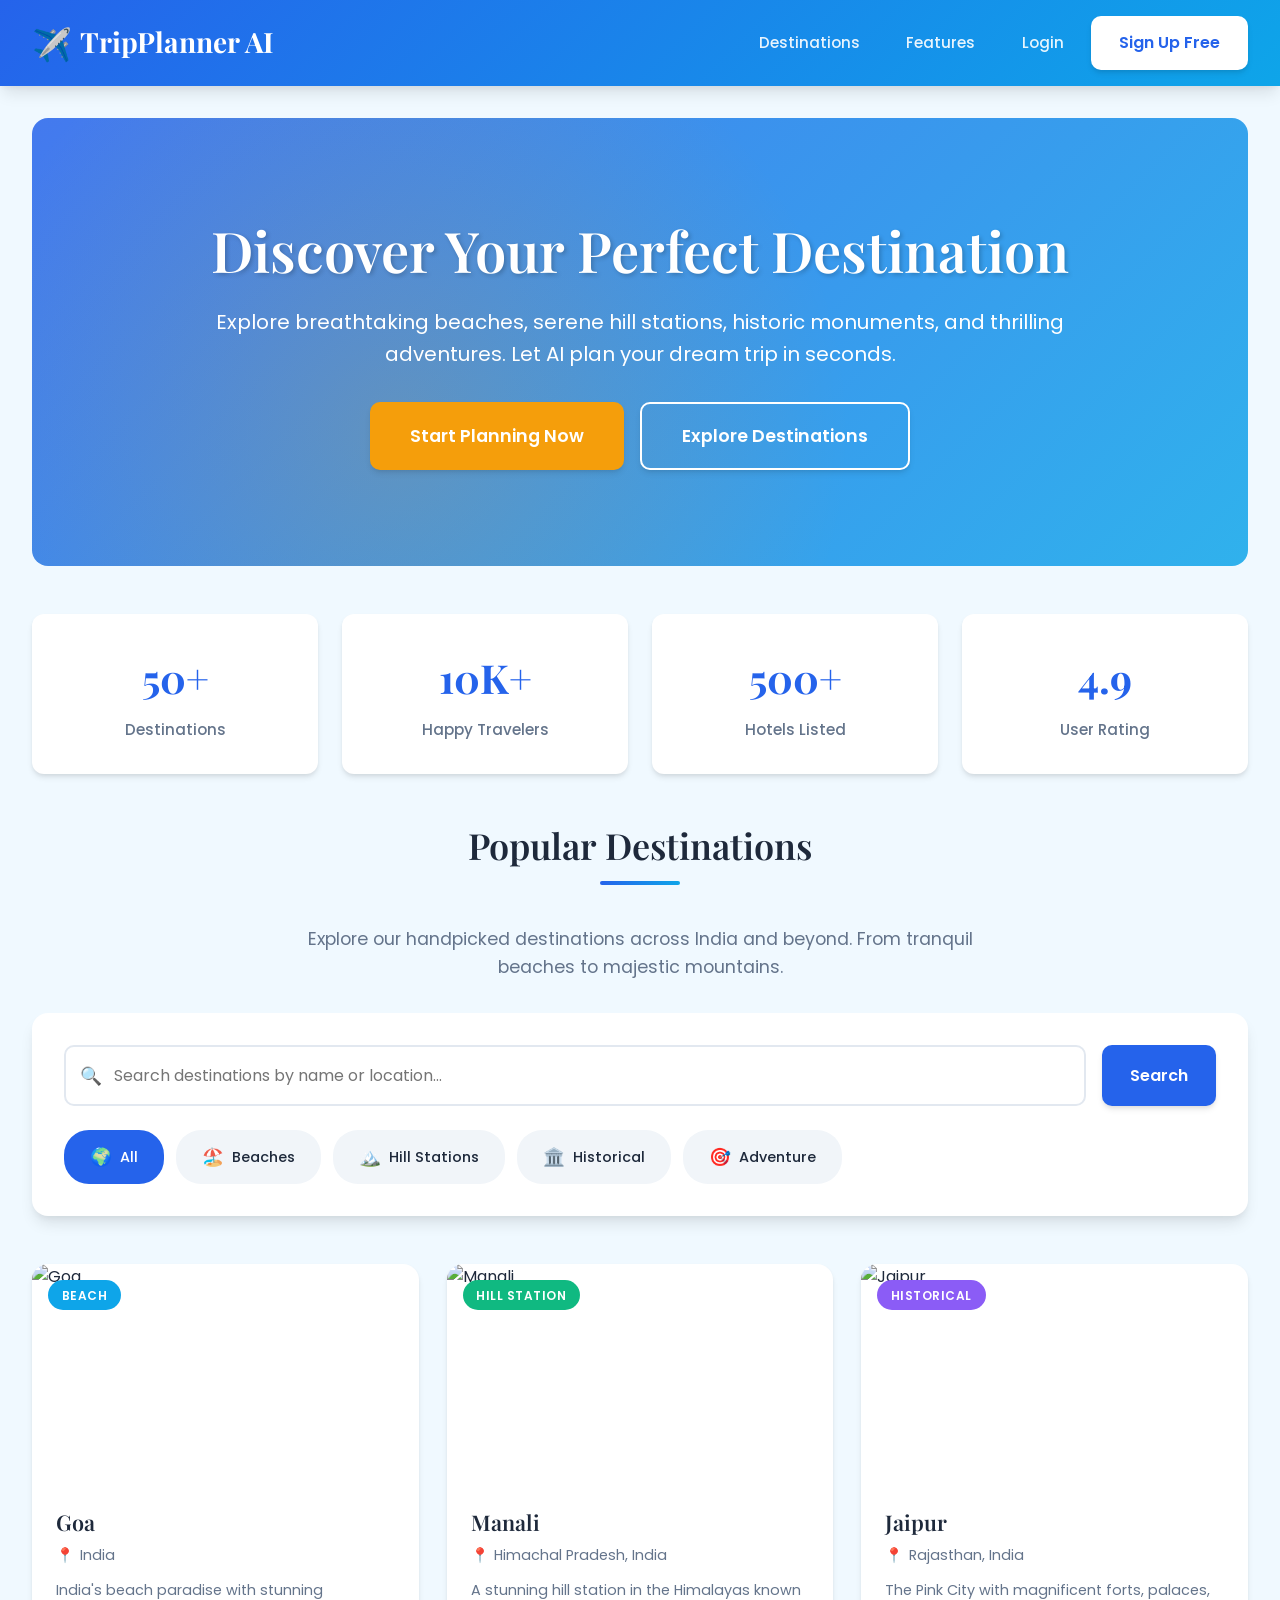
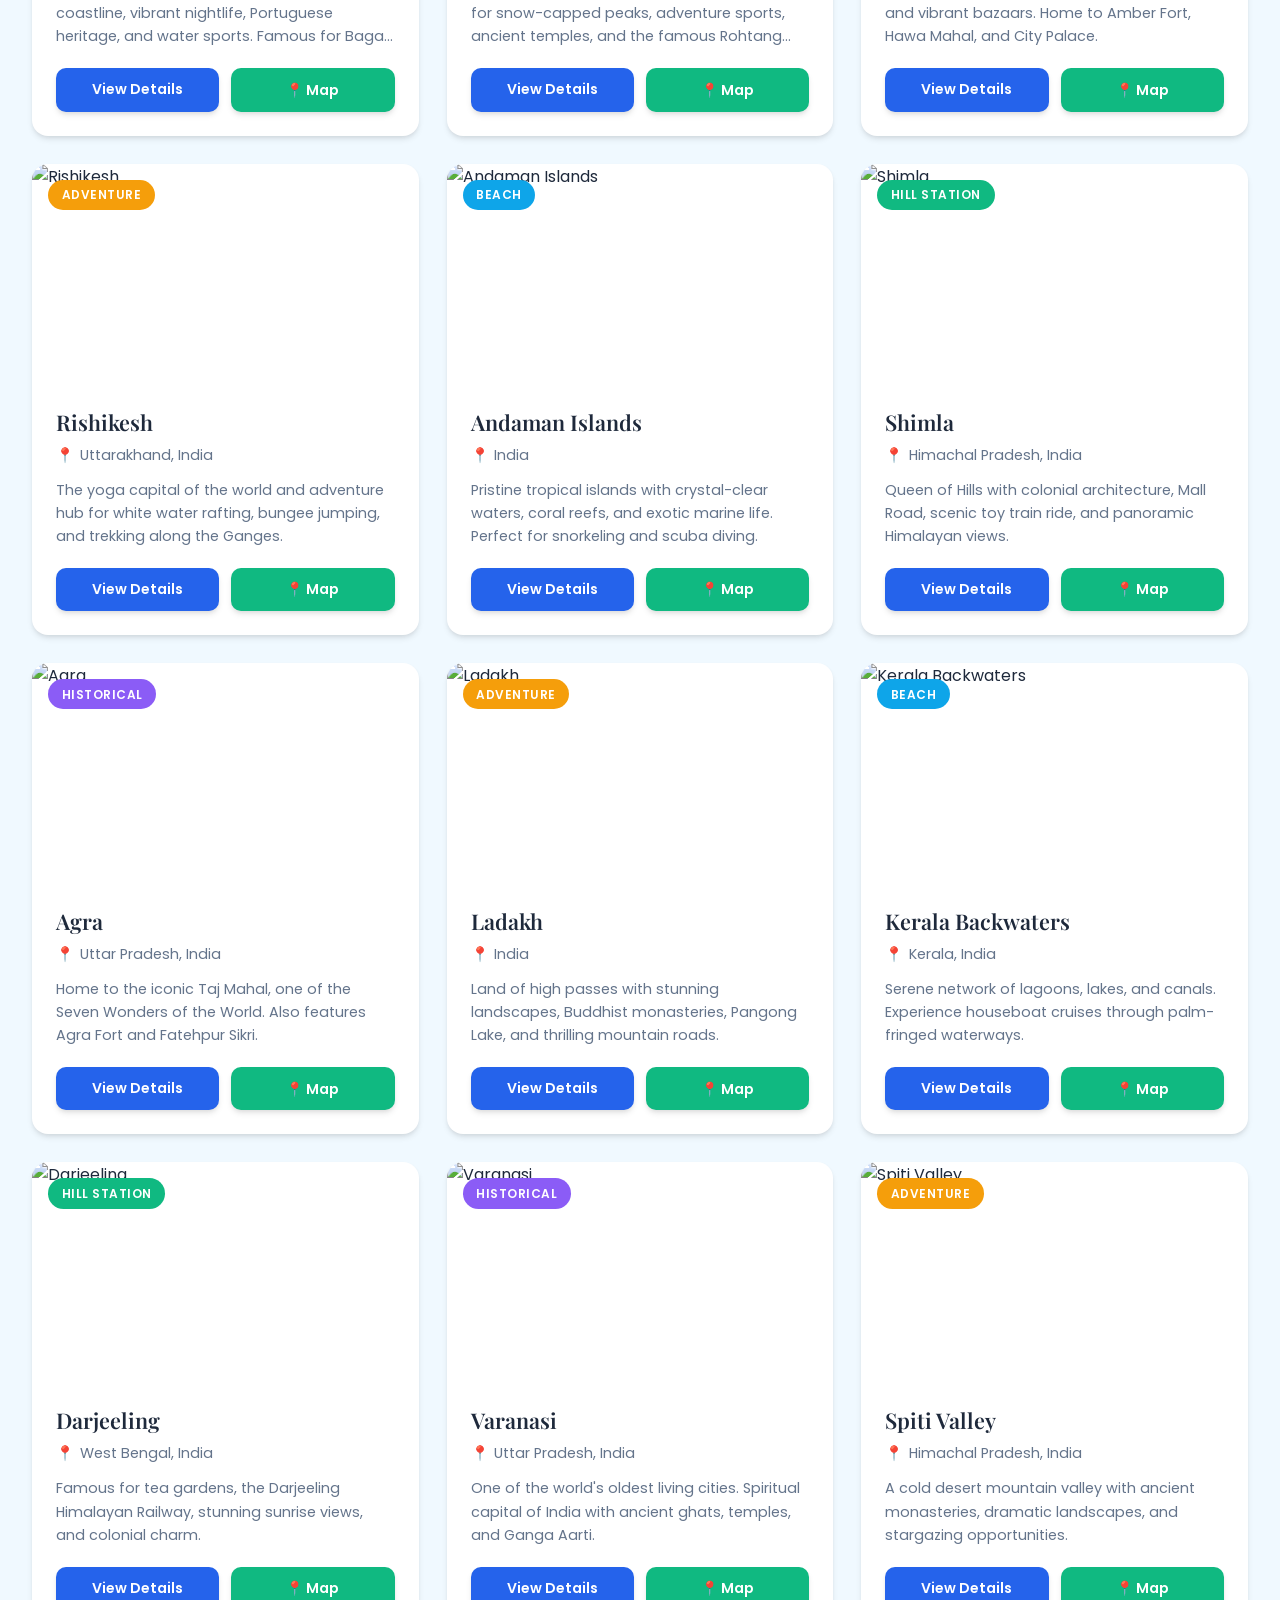
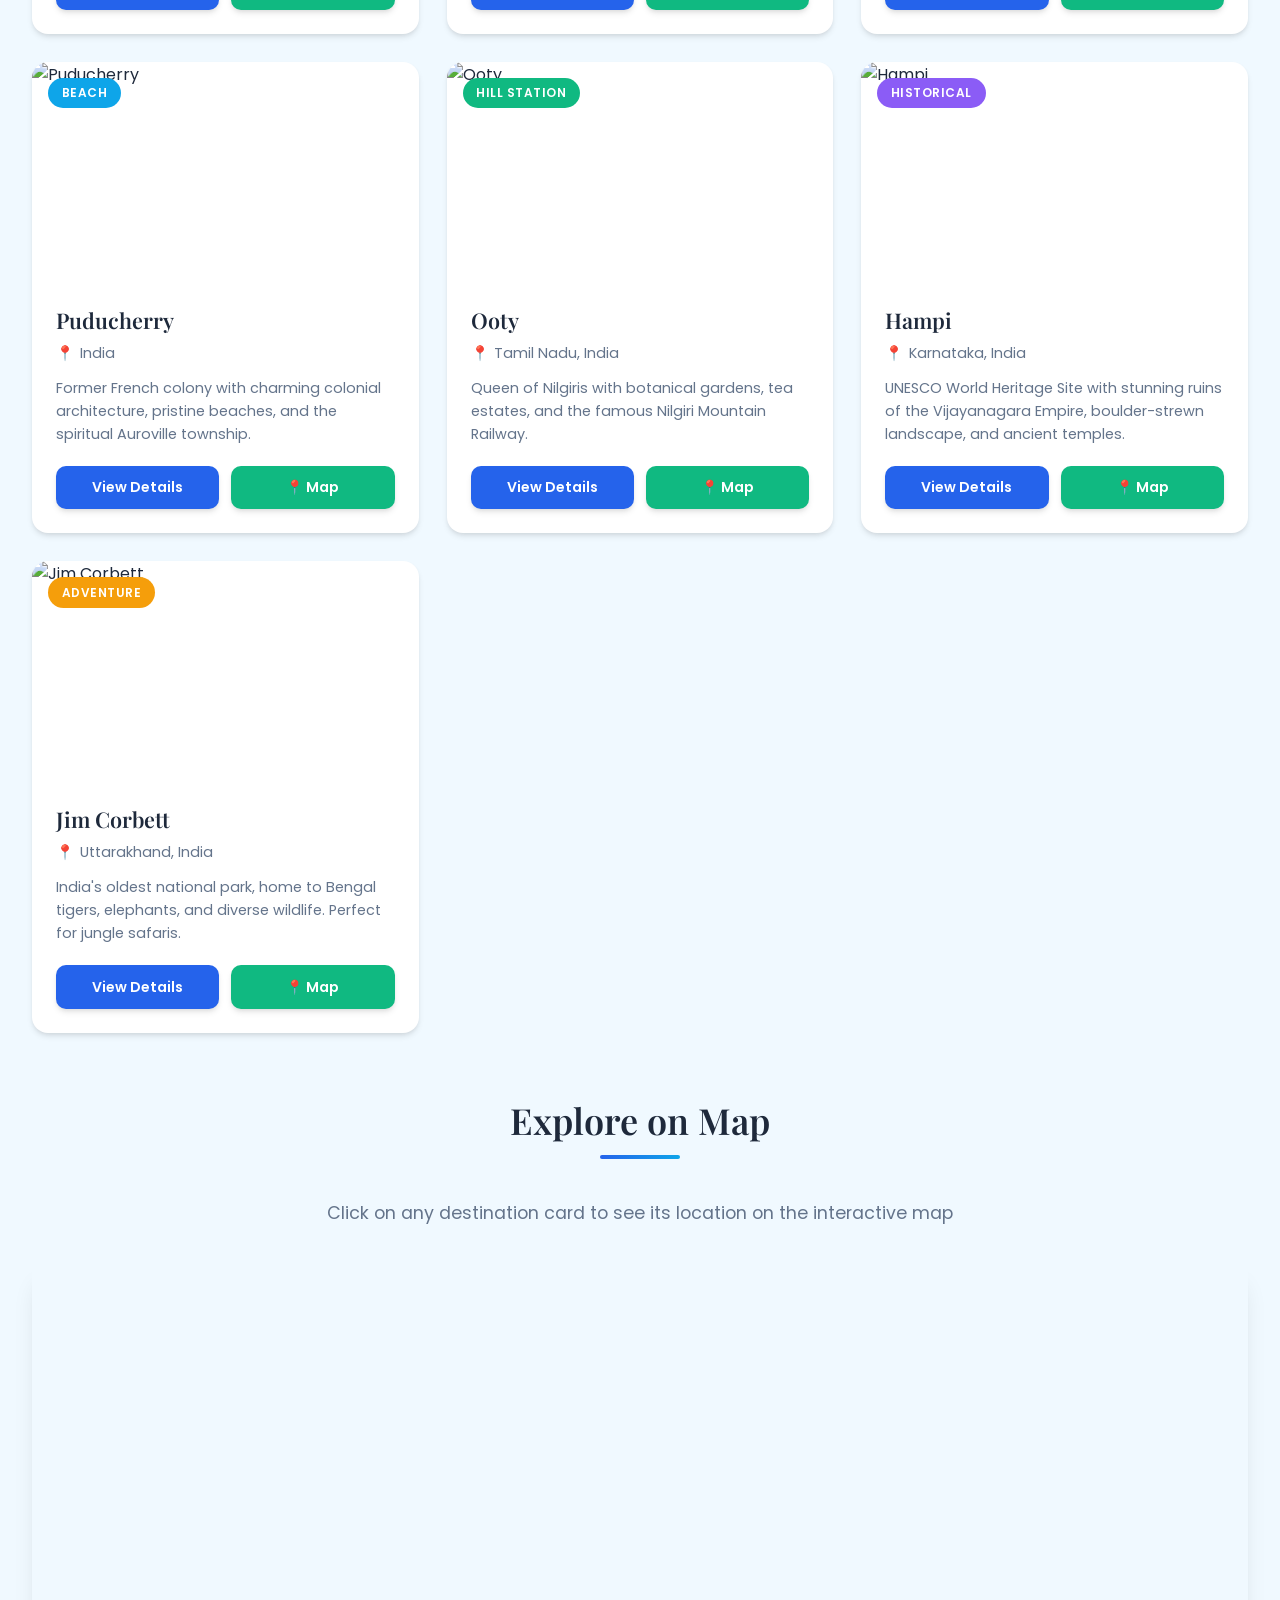
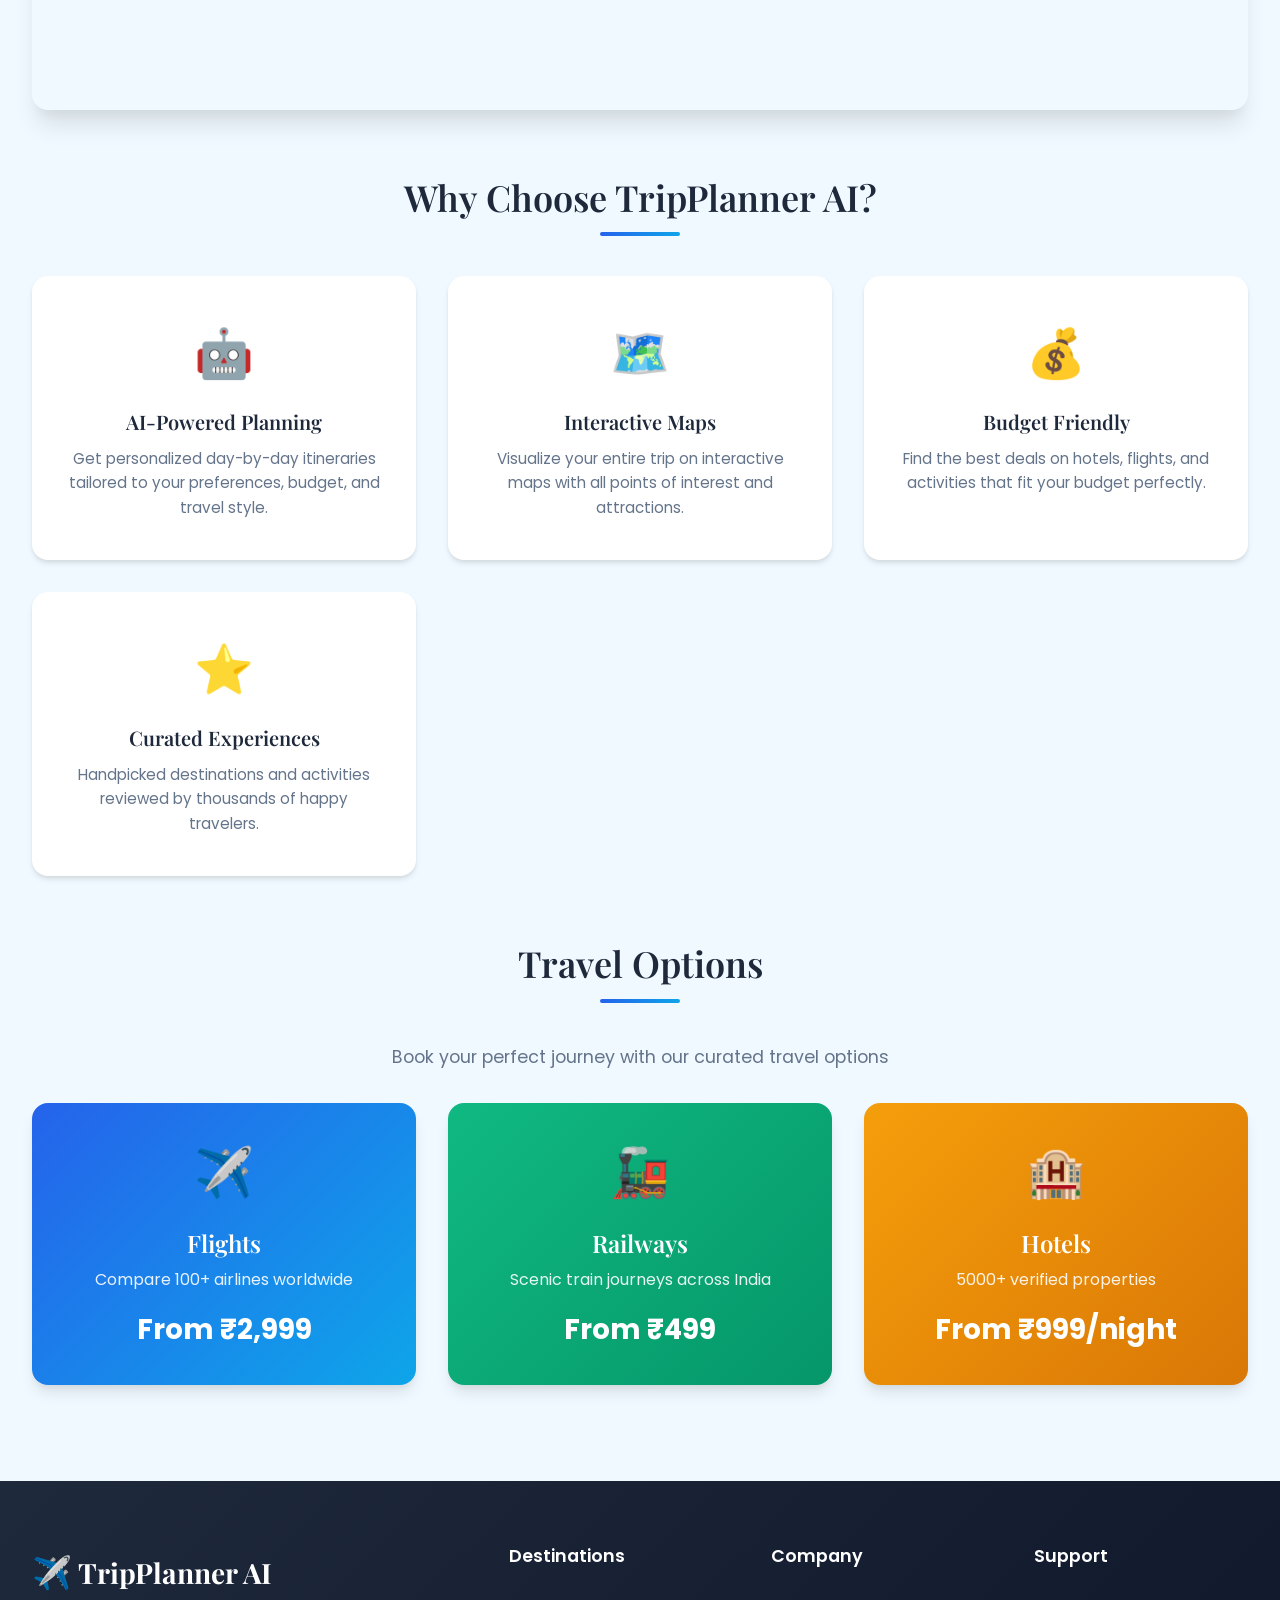
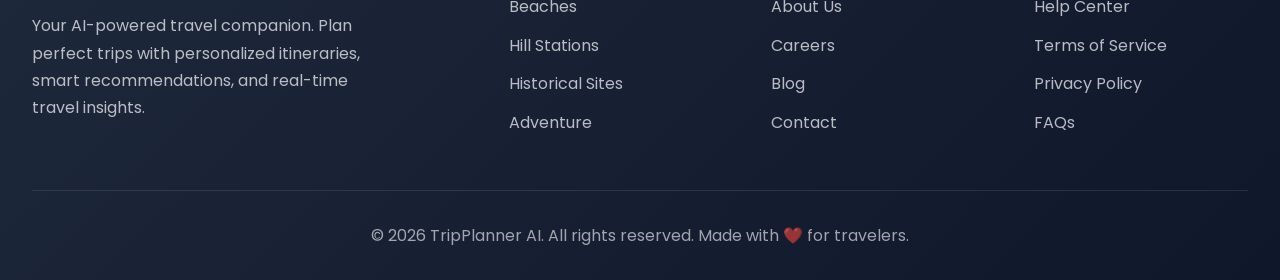
==== commit de037e70: "Restored to '890fe6e5e5d4888423448358fb13933391fd172d' Replit-Restored-To: 890fe6e5e5d4888423448358f" ====
--- a/client/index.html
+++ b/client/index.html
@@ -27,8 +27,8 @@
     <div class="container">
         <div class="hero">
             <div class="hero-content">
-                <h1>Discover Your Perfect Adventure</h1>
-                <p>From pristine beaches to majestic mountains, ancient wonders to thrilling escapades. Let AI craft your dream journey in seconds.</p>
+                <h1>Discover Your Perfect Destination</h1>
+                <p>Explore breathtaking beaches, serene hill stations, historic monuments, and thrilling adventures. Let AI plan your dream trip in seconds.</p>
                 <div class="hero-buttons">
                     <button id="startPlanningBtn" class="btn btn-large btn-accent">Start Planning Now</button>
                     <a href="#destinations" class="btn btn-large btn-outline">Explore Destinations</a>
@@ -57,7 +57,7 @@
 
         <section id="destinations">
             <h2 class="section-title">Popular Destinations</h2>
-            <p class="section-subtitle">Explore handpicked destinations across India. From tranquil beaches to majestic mountains, ancient temples to thrilling adventures.</p>
+            <p class="section-subtitle">Explore our handpicked destinations across India and beyond. From tranquil beaches to majestic mountains.</p>
 
             <div class="search-filter-section">
                 <div class="search-container">
@@ -96,7 +96,7 @@
         </section>
 
         <h2 class="section-title" style="margin-top: 4rem;">Explore on Map</h2>
-        <p class="section-subtitle">Click on any marker to discover more about each destination</p>
+        <p class="section-subtitle">Click on any destination card to see its location on the interactive map</p>
         <div id="homeMap"></div>
 
         <section id="features" style="margin-top: 4rem;">
@@ -135,13 +135,13 @@
                     <p>Compare 100+ airlines worldwide</p>
                     <div class="price">From ₹2,999</div>
                 </div>
-                <div class="option-card" style="background: linear-gradient(135deg, #26a69a 0%, #00bcd4 100%);">
+                <div class="option-card" style="background: linear-gradient(135deg, #10b981 0%, #059669 100%);">
                     <div class="icon">🚂</div>
                     <h3>Railways</h3>
                     <p>Scenic train journeys across India</p>
                     <div class="price">From ₹499</div>
                 </div>
-                <div class="option-card" style="background: linear-gradient(135deg, #ff7043 0%, #ffb300 100%);">
+                <div class="option-card" style="background: linear-gradient(135deg, #f59e0b 0%, #d97706 100%);">
                     <div class="icon">🏨</div>
                     <h3>Hotels</h3>
                     <p>5000+ verified properties</p>
@@ -189,8 +189,6 @@
         </div>
     </footer>
 
-    <a href="admin.html" class="admin-link" title="Admin Panel">⚙️</a>
-
     <div id="destinationModal" class="modal-overlay">
         <div class="modal">
             <div class="modal-header">
--- a/client/css/style.css
+++ b/client/css/style.css
@@ -1,66 +1,26 @@
 @import url('https://fonts.googleapis.com/css2?family=Poppins:wght@300;400;500;600;700&family=Playfair+Display:wght@400;500;600;700&display=swap');
 
 :root {
-  /* Trust & Calm Blues */
-  --primary-blue: #1e88e5;
-  --primary-blue-dark: #1565c0;
-  --primary-blue-light: #64b5f6;
-  --sky-blue: #e3f2fd;
-  
-  /* Nature & Freshness Greens */
-  --fresh-green: #26a69a;
-  --fresh-green-dark: #00897b;
-  --fresh-green-light: #80cbc4;
-  --mint: #e0f2f1;
-  
-  /* Excitement & Action Warm Colors */
-  --sunset-orange: #ff7043;
-  --sunset-orange-dark: #f4511e;
-  --golden-yellow: #ffb300;
-  --coral: #ff8a65;
-  
-  /* Clean Backgrounds */
-  --bg-primary: #fafcff;
-  --bg-warm: #fffbf5;
-  --bg-gradient: linear-gradient(180deg, #fafcff 0%, #f0f7ff 50%, #e8f4f8 100%);
+  --primary-color: #2563eb;
+  --primary-dark: #1d4ed8;
+  --primary-light: #3b82f6;
+  --secondary-color: #0ea5e9;
+  --accent-color: #f59e0b;
+  --accent-hover: #d97706;
+  --background-color: #f0f9ff;
   --card-bg: #ffffff;
-  
-  /* Text Colors */
-  --text-dark: #1a237e;
-  --text-primary: #2c3e50;
-  --text-secondary: #607d8b;
-  --text-light: #90a4ae;
+  --text-primary: #1e293b;
+  --text-secondary: #64748b;
+  --text-light: #94a3b8;
   --white: #ffffff;
-  
-  /* Gradients - Joyful & Travel-Inspiring */
-  --gradient-hero: linear-gradient(135deg, rgba(30, 136, 229, 0.92) 0%, rgba(38, 166, 154, 0.88) 50%, rgba(255, 112, 67, 0.85) 100%);
-  --gradient-primary: linear-gradient(135deg, #1e88e5 0%, #26a69a 100%);
-  --gradient-warm: linear-gradient(135deg, #ff7043 0%, #ffb300 100%);
-  --gradient-fresh: linear-gradient(135deg, #26a69a 0%, #64b5f6 100%);
-  --gradient-sunset: linear-gradient(135deg, #ff7043 0%, #ff8a65 50%, #ffb300 100%);
-  --gradient-ocean: linear-gradient(135deg, #1e88e5 0%, #00bcd4 50%, #26a69a 100%);
-  --gradient-footer: linear-gradient(135deg, #1a237e 0%, #283593 100%);
-  
-  /* Modern Shadows */
-  --shadow-soft: 0 2px 8px rgba(30, 136, 229, 0.08);
-  --shadow: 0 4px 16px rgba(30, 136, 229, 0.1);
-  --shadow-md: 0 8px 24px rgba(30, 136, 229, 0.12);
-  --shadow-lg: 0 16px 40px rgba(30, 136, 229, 0.15);
-  --shadow-xl: 0 24px 60px rgba(30, 136, 229, 0.18);
-  --shadow-warm: 0 8px 24px rgba(255, 112, 67, 0.2);
-  --shadow-card: 0 4px 20px rgba(0, 0, 0, 0.06);
-  --shadow-card-hover: 0 12px 40px rgba(30, 136, 229, 0.18);
-  
-  /* Glow Effects */
-  --glow-blue: 0 0 30px rgba(30, 136, 229, 0.3);
-  --glow-green: 0 0 30px rgba(38, 166, 154, 0.3);
-  --glow-orange: 0 0 30px rgba(255, 112, 67, 0.3);
-  
+  --shadow-sm: 0 1px 2px rgba(0, 0, 0, 0.05);
+  --shadow: 0 4px 6px -1px rgba(0, 0, 0, 0.1), 0 2px 4px -1px rgba(0, 0, 0, 0.06);
+  --shadow-md: 0 10px 15px -3px rgba(0, 0, 0, 0.1), 0 4px 6px -2px rgba(0, 0, 0, 0.05);
+  --shadow-lg: 0 20px 25px -5px rgba(0, 0, 0, 0.1), 0 10px 10px -5px rgba(0, 0, 0, 0.04);
+  --shadow-xl: 0 25px 50px -12px rgba(0, 0, 0, 0.25);
   --border-radius: 12px;
-  --border-radius-lg: 20px;
-  --border-radius-xl: 28px;
-  --transition: all 0.35s cubic-bezier(0.4, 0, 0.2, 1);
-  --transition-fast: all 0.2s ease;
+  --border-radius-lg: 16px;
+  --transition: all 0.3s cubic-bezier(0.4, 0, 0.2, 1);
 }
 
 * {
@@ -75,10 +35,9 @@
 
 body {
   font-family: 'Poppins', sans-serif;
-  background: var(--bg-gradient);
-  background-attachment: fixed;
+  background-color: var(--background-color);
   color: var(--text-primary);
-  line-height: 1.7;
+  line-height: 1.6;
   min-height: 100vh;
   font-size: 16px;
 }
@@ -87,12 +46,11 @@
   font-family: 'Playfair Display', serif;
   font-weight: 600;
   line-height: 1.3;
-  color: var(--text-dark);
-}
-
-/* Header - Trust & Professional */
+}
+
+/* Header & Navigation */
 header {
-  background: var(--gradient-ocean);
+  background: linear-gradient(135deg, var(--primary-color) 0%, var(--secondary-color) 100%);
   padding: 1rem 2rem;
   position: sticky;
   top: 0;
@@ -110,30 +68,22 @@
 
 .logo {
   font-family: 'Playfair Display', serif;
-  font-size: 1.8rem;
+  font-size: 1.75rem;
   font-weight: 700;
   color: var(--white);
   text-decoration: none;
   display: flex;
   align-items: center;
-  gap: 0.6rem;
-  transition: var(--transition);
-  text-shadow: 0 2px 8px rgba(0, 0, 0, 0.15);
+  gap: 0.5rem;
+  transition: var(--transition);
 }
 
 .logo:hover {
-  transform: scale(1.03);
-  text-shadow: 0 4px 12px rgba(0, 0, 0, 0.2);
+  transform: scale(1.02);
 }
 
 .logo-icon {
-  font-size: 2.2rem;
-  animation: float 3s ease-in-out infinite;
-}
-
-@keyframes float {
-  0%, 100% { transform: translateY(0); }
-  50% { transform: translateY(-5px); }
+  font-size: 2rem;
 }
 
 nav {
@@ -143,34 +93,31 @@
 }
 
 nav a {
-  padding: 0.65rem 1.3rem;
+  padding: 0.6rem 1.2rem;
   text-decoration: none;
-  color: rgba(255, 255, 255, 0.92);
+  color: rgba(255, 255, 255, 0.9);
   font-weight: 500;
   font-size: 0.95rem;
-  border-radius: 10px;
+  border-radius: 8px;
   transition: var(--transition);
   position: relative;
 }
 
 nav a:hover {
-  background: rgba(255, 255, 255, 0.2);
+  background: rgba(255, 255, 255, 0.15);
+  color: var(--white);
+}
+
+nav a.btn {
+  background: var(--white);
+  color: var(--primary-color);
+  font-weight: 600;
+}
+
+nav a.btn:hover {
+  background: var(--accent-color);
   color: var(--white);
   transform: translateY(-2px);
-}
-
-nav a.btn {
-  background: var(--white);
-  color: var(--primary-blue);
-  font-weight: 600;
-  box-shadow: var(--shadow-soft);
-}
-
-nav a.btn:hover {
-  background: var(--golden-yellow);
-  color: var(--text-dark);
-  transform: translateY(-3px);
-  box-shadow: var(--shadow-warm);
 }
 
 /* Container */
@@ -187,18 +134,17 @@
   }
 }
 
-/* Hero - Inspiring & Joyful */
+/* Hero Section */
 .hero {
   position: relative;
   text-align: center;
-  padding: 7rem 2rem;
-  background: var(--gradient-hero),
-              url('https://images.unsplash.com/photo-1488646953014-85cb44e25828?w=1920') center/cover no-repeat;
+  padding: 6rem 2rem;
+  background: linear-gradient(135deg, rgba(37, 99, 235, 0.85) 0%, rgba(14, 165, 233, 0.85) 100%),
+              url('https://images.unsplash.com/photo-1469854523086-cc02fe5d8800?w=1920') center/cover no-repeat;
   color: var(--white);
-  border-radius: var(--border-radius-xl);
+  border-radius: var(--border-radius-lg);
   margin-bottom: 3rem;
   overflow: hidden;
-  box-shadow: var(--shadow-xl);
 }
 
 .hero::before {
@@ -208,21 +154,7 @@
   left: 0;
   right: 0;
   bottom: 0;
-  background: 
-    radial-gradient(circle at 20% 80%, rgba(255, 179, 0, 0.2) 0%, transparent 40%),
-    radial-gradient(circle at 80% 20%, rgba(38, 166, 154, 0.15) 0%, transparent 40%),
-    radial-gradient(circle at 50% 50%, rgba(255, 255, 255, 0.05) 0%, transparent 60%);
-  pointer-events: none;
-}
-
-.hero::after {
-  content: '';
-  position: absolute;
-  bottom: -50%;
-  left: -10%;
-  width: 120%;
-  height: 100%;
-  background: radial-gradient(ellipse, rgba(255,255,255,0.1) 0%, transparent 70%);
+  background: radial-gradient(circle at 30% 70%, rgba(245, 158, 11, 0.2) 0%, transparent 50%);
   pointer-events: none;
 }
 
@@ -234,28 +166,22 @@
 }
 
 .hero h1 {
-  font-size: 3.8rem;
-  margin-bottom: 1.5rem;
-  text-shadow: 0 4px 20px rgba(0, 0, 0, 0.25);
+  font-size: 3.5rem;
+  margin-bottom: 1.25rem;
+  text-shadow: 2px 2px 4px rgba(0, 0, 0, 0.2);
   animation: fadeInUp 0.8s ease-out;
-  color: var(--white);
-  letter-spacing: -0.5px;
 }
 
 .hero p {
-  font-size: 1.3rem;
-  margin-bottom: 2.5rem;
+  font-size: 1.25rem;
+  margin-bottom: 2rem;
   opacity: 0.95;
   animation: fadeInUp 0.8s ease-out 0.2s both;
-  text-shadow: 0 2px 8px rgba(0, 0, 0, 0.15);
-  max-width: 700px;
-  margin-left: auto;
-  margin-right: auto;
 }
 
 .hero-buttons {
   display: flex;
-  gap: 1.25rem;
+  gap: 1rem;
   justify-content: center;
   flex-wrap: wrap;
   animation: fadeInUp 0.8s ease-out 0.4s both;
@@ -264,7 +190,7 @@
 @keyframes fadeInUp {
   from {
     opacity: 0;
-    transform: translateY(30px);
+    transform: translateY(20px);
   }
   to {
     opacity: 1;
@@ -272,17 +198,17 @@
   }
 }
 
-/* Buttons - Exciting & Actionable */
+/* Buttons */
 .btn {
   display: inline-flex;
   align-items: center;
   justify-content: center;
   gap: 0.5rem;
-  padding: 0.9rem 1.8rem;
-  background: var(--primary-blue);
+  padding: 0.875rem 1.75rem;
+  background: var(--primary-color);
   color: var(--white);
   border: none;
-  border-radius: 12px;
+  border-radius: 10px;
   cursor: pointer;
   text-decoration: none;
   font-size: 1rem;
@@ -290,39 +216,21 @@
   font-family: 'Poppins', sans-serif;
   transition: var(--transition);
   box-shadow: var(--shadow);
-  position: relative;
-  overflow: hidden;
-}
-
-.btn::before {
-  content: '';
-  position: absolute;
-  top: 0;
-  left: -100%;
-  width: 100%;
-  height: 100%;
-  background: linear-gradient(90deg, transparent, rgba(255,255,255,0.2), transparent);
-  transition: 0.5s;
-}
-
-.btn:hover::before {
-  left: 100%;
 }
 
 .btn:hover {
-  background: var(--primary-blue-dark);
-  transform: translateY(-4px);
+  background: var(--primary-dark);
+  transform: translateY(-3px);
   box-shadow: var(--shadow-lg);
 }
 
 .btn:active {
-  transform: translateY(-2px);
+  transform: translateY(-1px);
 }
 
 .btn-large {
-  padding: 1.15rem 2.8rem;
+  padding: 1.1rem 2.5rem;
   font-size: 1.1rem;
-  border-radius: 14px;
 }
 
 .btn-outline {
@@ -333,42 +241,29 @@
 
 .btn-outline:hover {
   background: var(--white);
-  color: var(--primary-blue);
-  box-shadow: 0 8px 30px rgba(255, 255, 255, 0.3);
+  color: var(--primary-color);
 }
 
 .btn-accent {
-  background: var(--gradient-warm);
-  box-shadow: var(--shadow-warm);
+  background: var(--accent-color);
 }
 
 .btn-accent:hover {
-  background: var(--sunset-orange-dark);
-  box-shadow: 0 12px 35px rgba(255, 112, 67, 0.35);
+  background: var(--accent-hover);
 }
 
 .btn-small {
-  padding: 0.55rem 1.1rem;
+  padding: 0.5rem 1rem;
   font-size: 0.875rem;
-  border-radius: 10px;
-}
-
-.btn-success {
-  background: var(--fresh-green);
-}
-
-.btn-success:hover {
-  background: var(--fresh-green-dark);
 }
 
 /* Search & Filter Section */
 .search-filter-section {
   background: var(--white);
-  padding: 2rem 2.5rem;
+  padding: 2rem;
   border-radius: var(--border-radius-lg);
   box-shadow: var(--shadow-md);
   margin-bottom: 3rem;
-  border: 1px solid rgba(30, 136, 229, 0.08);
 }
 
 .search-container {
@@ -386,48 +281,41 @@
 
 .search-box input {
   width: 100%;
-  padding: 1rem 1rem 1rem 3.2rem;
-  border: 2px solid #e8eef5;
-  border-radius: 12px;
+  padding: 1rem 1rem 1rem 3rem;
+  border: 2px solid #e2e8f0;
+  border-radius: 10px;
   font-size: 1rem;
   font-family: 'Poppins', sans-serif;
   transition: var(--transition);
-  background: #f8fafc;
-  color: var(--text-primary);
 }
 
 .search-box input:focus {
   outline: none;
-  border-color: var(--primary-blue);
-  background: var(--white);
-  box-shadow: 0 0 0 4px rgba(30, 136, 229, 0.12);
-}
-
-.search-box input::placeholder {
-  color: var(--text-light);
+  border-color: var(--primary-color);
+  box-shadow: 0 0 0 3px rgba(37, 99, 235, 0.1);
 }
 
 .search-box::before {
   content: '🔍';
   position: absolute;
-  left: 1.1rem;
+  left: 1rem;
   top: 50%;
   transform: translateY(-50%);
-  font-size: 1.15rem;
+  font-size: 1.1rem;
 }
 
 .filter-buttons {
   display: flex;
-  gap: 0.8rem;
+  gap: 0.75rem;
   flex-wrap: wrap;
 }
 
 .filter-btn {
-  padding: 0.8rem 1.6rem;
-  background: #f0f4f8;
+  padding: 0.75rem 1.5rem;
+  background: #f1f5f9;
   color: var(--text-primary);
   border: 2px solid transparent;
-  border-radius: 30px;
+  border-radius: 25px;
   cursor: pointer;
   font-size: 0.9rem;
   font-weight: 500;
@@ -439,46 +327,44 @@
 }
 
 .filter-btn:hover {
-  background: var(--sky-blue);
-  color: var(--primary-blue);
+  background: #e2e8f0;
   transform: translateY(-2px);
-  box-shadow: var(--shadow-soft);
 }
 
 .filter-btn.active {
-  background: var(--gradient-primary);
+  background: var(--primary-color);
   color: var(--white);
-  box-shadow: var(--shadow);
+  border-color: var(--primary-color);
 }
 
 .filter-btn .icon {
-  font-size: 1.15rem;
+  font-size: 1.1rem;
 }
 
 /* Section Titles */
 .section-title {
   text-align: center;
   margin-bottom: 2.5rem;
-  font-size: 2.4rem;
-  color: var(--text-dark);
+  font-size: 2.25rem;
+  color: var(--text-primary);
   position: relative;
 }
 
 .section-title::after {
   content: '';
   display: block;
-  width: 100px;
-  height: 5px;
-  background: var(--gradient-warm);
-  margin: 1rem auto 0;
-  border-radius: 3px;
+  width: 80px;
+  height: 4px;
+  background: linear-gradient(90deg, var(--primary-color), var(--secondary-color));
+  margin: 0.75rem auto 0;
+  border-radius: 2px;
 }
 
 .section-subtitle {
   text-align: center;
   color: var(--text-secondary);
   margin-bottom: 2rem;
-  font-size: 1.15rem;
+  font-size: 1.1rem;
   max-width: 700px;
   margin-left: auto;
   margin-right: auto;
@@ -494,7 +380,7 @@
 .destinations-grid {
   display: grid;
   grid-template-columns: repeat(4, 1fr);
-  gap: 2rem;
+  gap: 1.75rem;
 }
 
 @media (max-width: 1600px) {
@@ -515,21 +401,19 @@
   }
 }
 
-/* Destination Cards - Beautiful & Engaging */
+/* Destination Cards */
 .card {
   background: var(--card-bg);
   border-radius: var(--border-radius-lg);
   overflow: hidden;
-  box-shadow: var(--shadow-card);
+  box-shadow: var(--shadow);
   transition: var(--transition);
   position: relative;
-  border: 1px solid rgba(30, 136, 229, 0.06);
 }
 
 .card:hover {
-  transform: translateY(-10px);
-  box-shadow: var(--shadow-card-hover);
-  border-color: rgba(30, 136, 229, 0.12);
+  transform: translateY(-8px);
+  box-shadow: var(--shadow-xl);
 }
 
 .destination-card {
@@ -538,96 +422,65 @@
 
 .destination-card .card-image {
   position: relative;
-  height: 240px;
+  height: 220px;
   overflow: hidden;
-  background: linear-gradient(135deg, #e3f2fd 0%, #e0f2f1 100%);
 }
 
 .destination-card .card-image img {
   width: 100%;
   height: 100%;
   object-fit: cover;
-  transition: transform 0.6s ease;
+  transition: transform 0.5s ease;
 }
 
 .destination-card:hover .card-image img {
-  transform: scale(1.12);
-}
-
-.destination-card .card-image::after {
-  content: '';
-  position: absolute;
-  bottom: 0;
-  left: 0;
-  right: 0;
-  height: 60%;
-  background: linear-gradient(to top, rgba(0,0,0,0.4) 0%, transparent 100%);
-  opacity: 0;
-  transition: var(--transition);
-}
-
-.destination-card:hover .card-image::after {
-  opacity: 1;
+  transform: scale(1.1);
 }
 
 .card-category {
   position: absolute;
   top: 1rem;
   left: 1rem;
-  padding: 0.4rem 1rem;
-  border-radius: 25px;
+  background: var(--primary-color);
+  color: var(--white);
+  padding: 0.35rem 0.85rem;
+  border-radius: 20px;
   font-size: 0.75rem;
   font-weight: 600;
   text-transform: uppercase;
   letter-spacing: 0.5px;
-  box-shadow: var(--shadow);
-  z-index: 2;
-}
-
-.card-category.beach { 
-  background: var(--gradient-ocean);
-  color: var(--white);
-}
-.card-category.hill-station { 
-  background: var(--gradient-fresh);
-  color: var(--white);
-}
-.card-category.historical { 
-  background: linear-gradient(135deg, #7e57c2, #b388ff);
-  color: var(--white);
-}
-.card-category.adventure { 
-  background: var(--gradient-warm);
-  color: var(--white);
-}
+}
+
+.card-category.beach { background: #0ea5e9; }
+.card-category.hill-station { background: #10b981; }
+.card-category.historical { background: #8b5cf6; }
+.card-category.adventure { background: #f59e0b; }
 
 .card-content {
-  padding: 1.6rem;
-  background: var(--white);
+  padding: 1.5rem;
 }
 
 .card-title {
   font-family: 'Playfair Display', serif;
-  font-size: 1.4rem;
+  font-size: 1.35rem;
   margin-bottom: 0.5rem;
-  color: var(--text-dark);
+  color: var(--text-primary);
 }
 
 .card-location {
   display: flex;
   align-items: center;
-  gap: 0.4rem;
-  color: var(--fresh-green);
+  gap: 0.35rem;
+  color: var(--text-secondary);
   font-size: 0.9rem;
-  margin-bottom: 0.8rem;
-  font-weight: 500;
+  margin-bottom: 0.75rem;
 }
 
 .card-description {
   color: var(--text-secondary);
-  font-size: 0.92rem;
-  line-height: 1.65;
-  margin-bottom: 1.3rem;
+  font-size: 0.9rem;
+  line-height: 1.6;
+  margin-bottom: 1.25rem;
   display: -webkit-box;
   -webkit-line-clamp: 3;
   -webkit-box-orient: vertical;
@@ -636,54 +489,40 @@
 
 .card-actions {
   display: flex;
-  gap: 0.8rem;
+  gap: 0.75rem;
   flex-wrap: wrap;
 }
 
 .card-actions .btn {
   flex: 1;
   min-width: 120px;
-  padding: 0.7rem 1rem;
+  padding: 0.65rem 1rem;
   font-size: 0.875rem;
 }
 
 .map-btn {
-  background: var(--fresh-green);
+  background: #10b981;
 }
 
 .map-btn:hover {
-  background: var(--fresh-green-dark);
+  background: #059669;
 }
 
 /* Feature Cards */
 .feature-card {
   text-align: center;
-  padding: 2.8rem 2rem;
-  background: var(--white);
-  border: 1px solid rgba(30, 136, 229, 0.08);
-}
-
-.feature-card:hover {
-  background: linear-gradient(135deg, var(--white) 0%, var(--sky-blue) 100%);
-  border-color: rgba(30, 136, 229, 0.15);
+  padding: 2.5rem 2rem;
 }
 
 .feature-card .icon {
-  font-size: 3.5rem;
-  margin-bottom: 1.2rem;
-  display: inline-block;
-  animation: bounce 2s ease-in-out infinite;
-}
-
-@keyframes bounce {
-  0%, 100% { transform: translateY(0); }
-  50% { transform: translateY(-8px); }
+  font-size: 3rem;
+  margin-bottom: 1rem;
 }
 
 .feature-card h3 {
-  font-size: 1.3rem;
-  margin-bottom: 0.8rem;
-  color: var(--text-dark);
+  font-size: 1.25rem;
+  margin-bottom: 0.75rem;
+  color: var(--text-primary);
 }
 
 .feature-card p {
@@ -701,45 +540,29 @@
 
 .stat-card {
   background: var(--white);
-  padding: 2.2rem;
-  border-radius: var(--border-radius-lg);
+  padding: 2rem;
+  border-radius: var(--border-radius);
   text-align: center;
   box-shadow: var(--shadow);
   transition: var(--transition);
-  border: 1px solid rgba(30, 136, 229, 0.06);
-  position: relative;
-  overflow: hidden;
-}
-
-.stat-card::before {
-  content: '';
-  position: absolute;
-  top: 0;
-  left: 0;
-  right: 0;
-  height: 4px;
-  background: var(--gradient-primary);
 }
 
 .stat-card:hover {
-  transform: translateY(-8px);
+  transform: translateY(-5px);
   box-shadow: var(--shadow-lg);
 }
 
 .stat-number {
   font-family: 'Playfair Display', serif;
-  font-size: 2.8rem;
+  font-size: 2.5rem;
   font-weight: 700;
-  background: var(--gradient-primary);
-  -webkit-background-clip: text;
-  -webkit-text-fill-color: transparent;
-  background-clip: text;
+  color: var(--primary-color);
   margin-bottom: 0.5rem;
 }
 
 .stat-label {
   color: var(--text-secondary);
-  font-size: 1rem;
+  font-size: 0.95rem;
   font-weight: 500;
 }
 
@@ -749,7 +572,7 @@
   }
 }
 
-/* Travel Options */
+/* Hotels & Travel Options */
 .options-grid {
   display: grid;
   grid-template-columns: repeat(3, 1fr);
@@ -769,132 +592,103 @@
 }
 
 .option-card {
-  background: var(--gradient-ocean);
+  background: linear-gradient(135deg, var(--primary-color) 0%, var(--secondary-color) 100%);
   color: var(--white);
-  padding: 2.5rem 2rem;
-  border-radius: var(--border-radius-xl);
+  padding: 2rem;
+  border-radius: var(--border-radius-lg);
   text-align: center;
   box-shadow: var(--shadow-md);
   transition: var(--transition);
-  position: relative;
-  overflow: hidden;
-}
-
-.option-card::before {
-  content: '';
-  position: absolute;
-  top: -50%;
-  right: -50%;
-  width: 150%;
-  height: 150%;
-  background: radial-gradient(circle, rgba(255,255,255,0.15) 0%, transparent 60%);
-  pointer-events: none;
 }
 
 .option-card:hover {
-  transform: translateY(-8px) scale(1.02);
+  transform: translateY(-5px) scale(1.02);
   box-shadow: var(--shadow-xl);
 }
 
 .option-card .icon {
-  font-size: 3.5rem;
-  margin-bottom: 1.2rem;
+  font-size: 3rem;
+  margin-bottom: 1rem;
 }
 
 .option-card h3 {
-  font-size: 1.6rem;
-  margin-bottom: 0.6rem;
-  color: var(--white);
+  font-size: 1.5rem;
+  margin-bottom: 0.5rem;
 }
 
 .option-card p {
   opacity: 0.9;
-  margin-bottom: 1.2rem;
+  margin-bottom: 1rem;
 }
 
 .option-card .price {
-  font-size: 2rem;
+  font-size: 1.75rem;
   font-weight: 700;
-  text-shadow: 0 2px 8px rgba(0,0,0,0.15);
 }
 
 /* Map Section */
 #homeMap, #map {
-  height: 480px;
+  height: 450px;
   width: 100%;
-  border-radius: var(--border-radius-xl);
+  border-radius: var(--border-radius-lg);
   box-shadow: var(--shadow-lg);
   margin: 2rem 0;
-  border: 4px solid var(--white);
 }
 
 /* Forms */
 .form-container {
-  max-width: 500px;
+  max-width: 480px;
   margin: 4rem auto;
   background: var(--white);
-  padding: 3.5rem;
-  border-radius: var(--border-radius-xl);
+  padding: 3rem;
+  border-radius: var(--border-radius-lg);
   box-shadow: var(--shadow-lg);
-  border: 1px solid rgba(30, 136, 229, 0.08);
 }
 
 .form-group {
-  margin-bottom: 1.6rem;
+  margin-bottom: 1.5rem;
 }
 
 .form-group label {
   display: block;
-  margin-bottom: 0.6rem;
+  margin-bottom: 0.5rem;
   font-weight: 500;
-  color: var(--text-dark);
+  color: var(--text-primary);
 }
 
 .form-control {
   width: 100%;
-  padding: 0.95rem 1.1rem;
-  border: 2px solid #e8eef5;
-  border-radius: 12px;
+  padding: 0.875rem 1rem;
+  border: 2px solid #e2e8f0;
+  border-radius: 10px;
   font-size: 1rem;
   font-family: 'Poppins', sans-serif;
   transition: var(--transition);
-  background: #f8fafc;
-  color: var(--text-primary);
+  background: var(--white);
 }
 
 .form-control:focus {
   outline: none;
-  border-color: var(--primary-blue);
-  background: var(--white);
-  box-shadow: 0 0 0 4px rgba(30, 136, 229, 0.1);
-}
-
-.form-control::placeholder {
-  color: var(--text-light);
+  border-color: var(--primary-color);
+  box-shadow: 0 0 0 3px rgba(37, 99, 235, 0.1);
 }
 
 select.form-control {
   cursor: pointer;
-}
-
-textarea.form-control {
-  min-height: 100px;
-  resize: vertical;
 }
 
 /* Trip Form */
 .trip-form {
   background: var(--white);
-  padding: 3rem;
-  border-radius: var(--border-radius-xl);
+  padding: 2.5rem;
+  border-radius: var(--border-radius-lg);
   box-shadow: var(--shadow-lg);
   margin-bottom: 2rem;
-  border: 1px solid rgba(30, 136, 229, 0.08);
 }
 
 .trip-form h2 {
   margin-bottom: 1.5rem;
-  color: var(--text-dark);
+  color: var(--text-primary);
 }
 
 /* Itinerary Results */
@@ -903,24 +697,22 @@
 }
 
 .itinerary-header {
-  background: var(--gradient-ocean);
+  background: linear-gradient(135deg, var(--primary-color) 0%, var(--secondary-color) 100%);
   color: white;
-  padding: 2.5rem;
-  border-radius: var(--border-radius-xl);
+  padding: 2rem;
+  border-radius: var(--border-radius-lg);
   margin-bottom: 2rem;
-  box-shadow: var(--shadow-md);
 }
 
 .itinerary-header h3 {
-  font-size: 2rem;
-  margin-bottom: 0.6rem;
-  color: var(--white);
+  font-size: 1.75rem;
+  margin-bottom: 0.5rem;
 }
 
 .day-plan {
   background: var(--white);
-  padding: 1.8rem;
-  border-left: 5px solid var(--fresh-green);
+  padding: 1.75rem;
+  border-left: 4px solid var(--primary-color);
   margin-bottom: 1.5rem;
   box-shadow: var(--shadow);
   border-radius: 0 var(--border-radius) var(--border-radius) 0;
@@ -928,15 +720,14 @@
 }
 
 .day-plan:hover {
-  transform: translateX(8px);
+  transform: translateX(5px);
   box-shadow: var(--shadow-md);
-  border-left-color: var(--primary-blue);
 }
 
 .day-plan h4 {
-  color: var(--primary-blue);
-  margin-bottom: 0.8rem;
-  font-size: 1.25rem;
+  color: var(--primary-color);
+  margin-bottom: 0.75rem;
+  font-size: 1.2rem;
 }
 
 .day-plan ul {
@@ -950,31 +741,31 @@
 
 /* Alerts */
 .alert {
-  padding: 1.1rem 1.4rem;
-  border-radius: 12px;
+  padding: 1rem 1.25rem;
+  border-radius: 10px;
   margin-bottom: 1rem;
   display: none;
   font-weight: 500;
 }
 
 .alert-error {
-  background: linear-gradient(135deg, #ffebee 0%, #ffcdd2 100%);
-  color: #c62828;
-  border: 1px solid #ef9a9a;
+  background-color: #fef2f2;
+  color: #991b1b;
+  border: 1px solid #fecaca;
 }
 
 .alert-success {
-  background: linear-gradient(135deg, #e8f5e9 0%, #c8e6c9 100%);
-  color: #2e7d32;
-  border: 1px solid #a5d6a7;
+  background-color: #f0fdf4;
+  color: #166534;
+  border: 1px solid #86efac;
 }
 
 /* Footer */
 footer {
-  background: var(--gradient-footer);
+  background: linear-gradient(135deg, #1e293b 0%, #0f172a 100%);
   color: var(--white);
-  padding: 5rem 2rem 2rem;
-  margin-top: 5rem;
+  padding: 4rem 2rem 2rem;
+  margin-top: 4rem;
 }
 
 .footer-container {
@@ -990,44 +781,44 @@
 }
 
 .footer-brand {
-  max-width: 380px;
+  max-width: 350px;
 }
 
 .footer-brand .logo {
-  margin-bottom: 1.2rem;
+  margin-bottom: 1rem;
   display: inline-block;
 }
 
 .footer-brand p {
-  color: rgba(255, 255, 255, 0.75);
-  line-height: 1.8;
+  color: rgba(255, 255, 255, 0.7);
+  line-height: 1.7;
 }
 
 .footer-section h4 {
   font-family: 'Poppins', sans-serif;
-  font-size: 1.15rem;
-  margin-bottom: 1.4rem;
+  font-size: 1.1rem;
+  margin-bottom: 1.25rem;
   color: var(--white);
 }
 
 .footer-section a {
   display: block;
-  color: rgba(255, 255, 255, 0.75);
+  color: rgba(255, 255, 255, 0.7);
   text-decoration: none;
-  padding: 0.45rem 0;
+  padding: 0.4rem 0;
   transition: var(--transition);
 }
 
 .footer-section a:hover {
-  color: var(--golden-yellow);
-  transform: translateX(6px);
+  color: var(--accent-color);
+  transform: translateX(5px);
 }
 
 .footer-bottom {
-  border-top: 1px solid rgba(255, 255, 255, 0.12);
+  border-top: 1px solid rgba(255, 255, 255, 0.1);
   padding-top: 2rem;
   text-align: center;
-  color: rgba(255, 255, 255, 0.65);
+  color: rgba(255, 255, 255, 0.6);
 }
 
 @media (max-width: 900px) {
@@ -1051,12 +842,12 @@
   left: 0;
   right: 0;
   bottom: 0;
-  background: rgba(26, 35, 126, 0.75);
+  background: rgba(0, 0, 0, 0.6);
   z-index: 2000;
   align-items: center;
   justify-content: center;
   padding: 2rem;
-  backdrop-filter: blur(8px);
+  backdrop-filter: blur(4px);
 }
 
 .modal-overlay.active {
@@ -1065,19 +856,18 @@
 
 .modal {
   background: var(--white);
-  border-radius: var(--border-radius-xl);
-  max-width: 720px;
+  border-radius: var(--border-radius-lg);
+  max-width: 700px;
   width: 100%;
   max-height: 90vh;
   overflow-y: auto;
-  animation: modalSlideIn 0.35s ease-out;
-  box-shadow: var(--shadow-xl);
+  animation: modalSlideIn 0.3s ease-out;
 }
 
 @keyframes modalSlideIn {
   from {
     opacity: 0;
-    transform: translateY(-30px) scale(0.95);
+    transform: translateY(-20px) scale(0.95);
   }
   to {
     opacity: 1;
@@ -1091,67 +881,62 @@
 
 .modal-header img {
   width: 100%;
-  height: 300px;
+  height: 280px;
   object-fit: cover;
 }
 
 .modal-close {
   position: absolute;
-  top: 1.2rem;
-  right: 1.2rem;
+  top: 1rem;
+  right: 1rem;
   background: var(--white);
   border: none;
-  width: 44px;
-  height: 44px;
+  width: 40px;
+  height: 40px;
   border-radius: 50%;
   cursor: pointer;
-  font-size: 1.4rem;
+  font-size: 1.25rem;
   display: flex;
   align-items: center;
   justify-content: center;
   box-shadow: var(--shadow);
   transition: var(--transition);
-  color: var(--text-primary);
 }
 
 .modal-close:hover {
-  background: var(--sunset-orange);
-  color: var(--white);
-  transform: scale(1.1) rotate(90deg);
+  background: #f1f5f9;
+  transform: scale(1.1);
 }
 
 .modal-body {
-  padding: 2.5rem;
+  padding: 2rem;
 }
 
 .modal-body h2 {
-  font-size: 2rem;
-  margin-bottom: 0.6rem;
-  color: var(--text-dark);
+  font-size: 1.75rem;
+  margin-bottom: 0.5rem;
 }
 
 .modal-body .location {
   display: flex;
   align-items: center;
   gap: 0.5rem;
-  color: var(--fresh-green);
-  margin-bottom: 1.4rem;
-  font-weight: 500;
+  color: var(--text-secondary);
+  margin-bottom: 1.25rem;
 }
 
 .modal-body .description {
   color: var(--text-secondary);
-  line-height: 1.8;
-  margin-bottom: 1.8rem;
+  line-height: 1.7;
+  margin-bottom: 1.5rem;
 }
 
 .modal-body .map-embed {
   width: 100%;
-  height: 260px;
+  height: 250px;
   border: 0;
   border-radius: var(--border-radius);
-  margin-bottom: 1.8rem;
-  box-shadow: var(--shadow);
+  margin-bottom: 1.5rem;
 }
 
 .modal-actions {
@@ -1161,129 +946,12 @@
 
 .modal-actions .btn {
   flex: 1;
-}
-
-/* Admin Panel Styles */
-.admin-panel {
-  background: var(--white);
-  padding: 2.5rem;
-  border-radius: var(--border-radius-xl);
-  box-shadow: var(--shadow-lg);
-  margin-bottom: 2rem;
-  border: 2px solid var(--golden-yellow);
-}
-
-.admin-panel h2 {
-  color: var(--text-dark);
-  margin-bottom: 0.5rem;
-  display: flex;
-  align-items: center;
-  gap: 0.5rem;
-}
-
-.admin-badge {
-  background: var(--gradient-warm);
-  color: var(--white);
-  padding: 0.3rem 0.8rem;
-  border-radius: 20px;
-  font-size: 0.75rem;
-  font-weight: 600;
-}
-
-.admin-grid {
-  display: grid;
-  grid-template-columns: 1fr 1fr;
-  gap: 1.5rem;
-  margin-top: 1.5rem;
-}
-
-@media (max-width: 768px) {
-  .admin-grid {
-    grid-template-columns: 1fr;
-  }
-}
-
-.image-preview {
-  width: 100%;
-  height: 180px;
-  border-radius: var(--border-radius);
-  object-fit: cover;
-  border: 2px dashed #e8eef5;
-  background: #f8fafc;
-  display: flex;
-  align-items: center;
-  justify-content: center;
-  color: var(--text-light);
-  font-size: 0.9rem;
-  margin-top: 0.5rem;
-}
-
-.image-preview img {
-  width: 100%;
-  height: 100%;
-  object-fit: cover;
-  border-radius: var(--border-radius);
-}
-
-.destination-list {
-  margin-top: 2rem;
-}
-
-.destination-list-item {
-  display: flex;
-  align-items: center;
-  gap: 1rem;
-  padding: 1rem;
-  background: #f8fafc;
-  border-radius: var(--border-radius);
-  margin-bottom: 0.75rem;
-  transition: var(--transition);
-}
-
-.destination-list-item:hover {
-  background: var(--sky-blue);
-}
-
-.destination-list-item img {
-  width: 80px;
-  height: 60px;
-  object-fit: cover;
-  border-radius: 8px;
-}
-
-.destination-list-item .info {
-  flex: 1;
-}
-
-.destination-list-item .info h4 {
-  font-size: 1rem;
-  margin-bottom: 0.2rem;
-  color: var(--text-dark);
-}
-
-.destination-list-item .info p {
-  font-size: 0.85rem;
-  color: var(--text-secondary);
-}
-
-.destination-list-item .actions {
-  display: flex;
-  gap: 0.5rem;
-}
-
-.btn-delete {
-  background: #ef5350;
-  padding: 0.5rem 0.8rem;
-}
-
-.btn-delete:hover {
-  background: #d32f2f;
 }
 
 /* Responsive */
 @media (max-width: 1024px) {
   .hero h1 {
-    font-size: 2.8rem;
+    font-size: 2.75rem;
   }
   
   .section-title {
@@ -1307,15 +975,15 @@
   }
   
   .hero {
-    padding: 4.5rem 1.5rem;
+    padding: 4rem 1.5rem;
   }
   
   .hero h1 {
-    font-size: 2.2rem;
+    font-size: 2rem;
   }
   
   .hero p {
-    font-size: 1.05rem;
+    font-size: 1rem;
   }
   
   .container {
@@ -1366,16 +1034,16 @@
 }
 
 ::-webkit-scrollbar-track {
-  background: #f0f4f8;
+  background: #f1f5f9;
 }
 
 ::-webkit-scrollbar-thumb {
-  background: var(--gradient-primary);
+  background: var(--primary-color);
   border-radius: 5px;
 }
 
 ::-webkit-scrollbar-thumb:hover {
-  background: var(--primary-blue-dark);
+  background: var(--primary-dark);
 }
 
 /* No Results */
@@ -1386,37 +1054,12 @@
 }
 
 .no-results .icon {
-  font-size: 4.5rem;
-  margin-bottom: 1.2rem;
+  font-size: 4rem;
+  margin-bottom: 1rem;
 }
 
 .no-results h3 {
-  font-size: 1.6rem;
-  margin-bottom: 0.6rem;
-  color: var(--text-dark);
-}
-
-/* Quick access admin link */
-.admin-link {
-  position: fixed;
-  bottom: 2rem;
-  right: 2rem;
-  background: var(--gradient-warm);
-  color: var(--white);
-  width: 60px;
-  height: 60px;
-  border-radius: 50%;
-  display: flex;
-  align-items: center;
-  justify-content: center;
   font-size: 1.5rem;
-  text-decoration: none;
-  box-shadow: var(--shadow-lg);
-  transition: var(--transition);
-  z-index: 999;
-}
-
-.admin-link:hover {
-  transform: scale(1.1) rotate(10deg);
-  box-shadow: var(--shadow-xl);
-}
+  margin-bottom: 0.5rem;
+  color: var(--text-primary);
+}
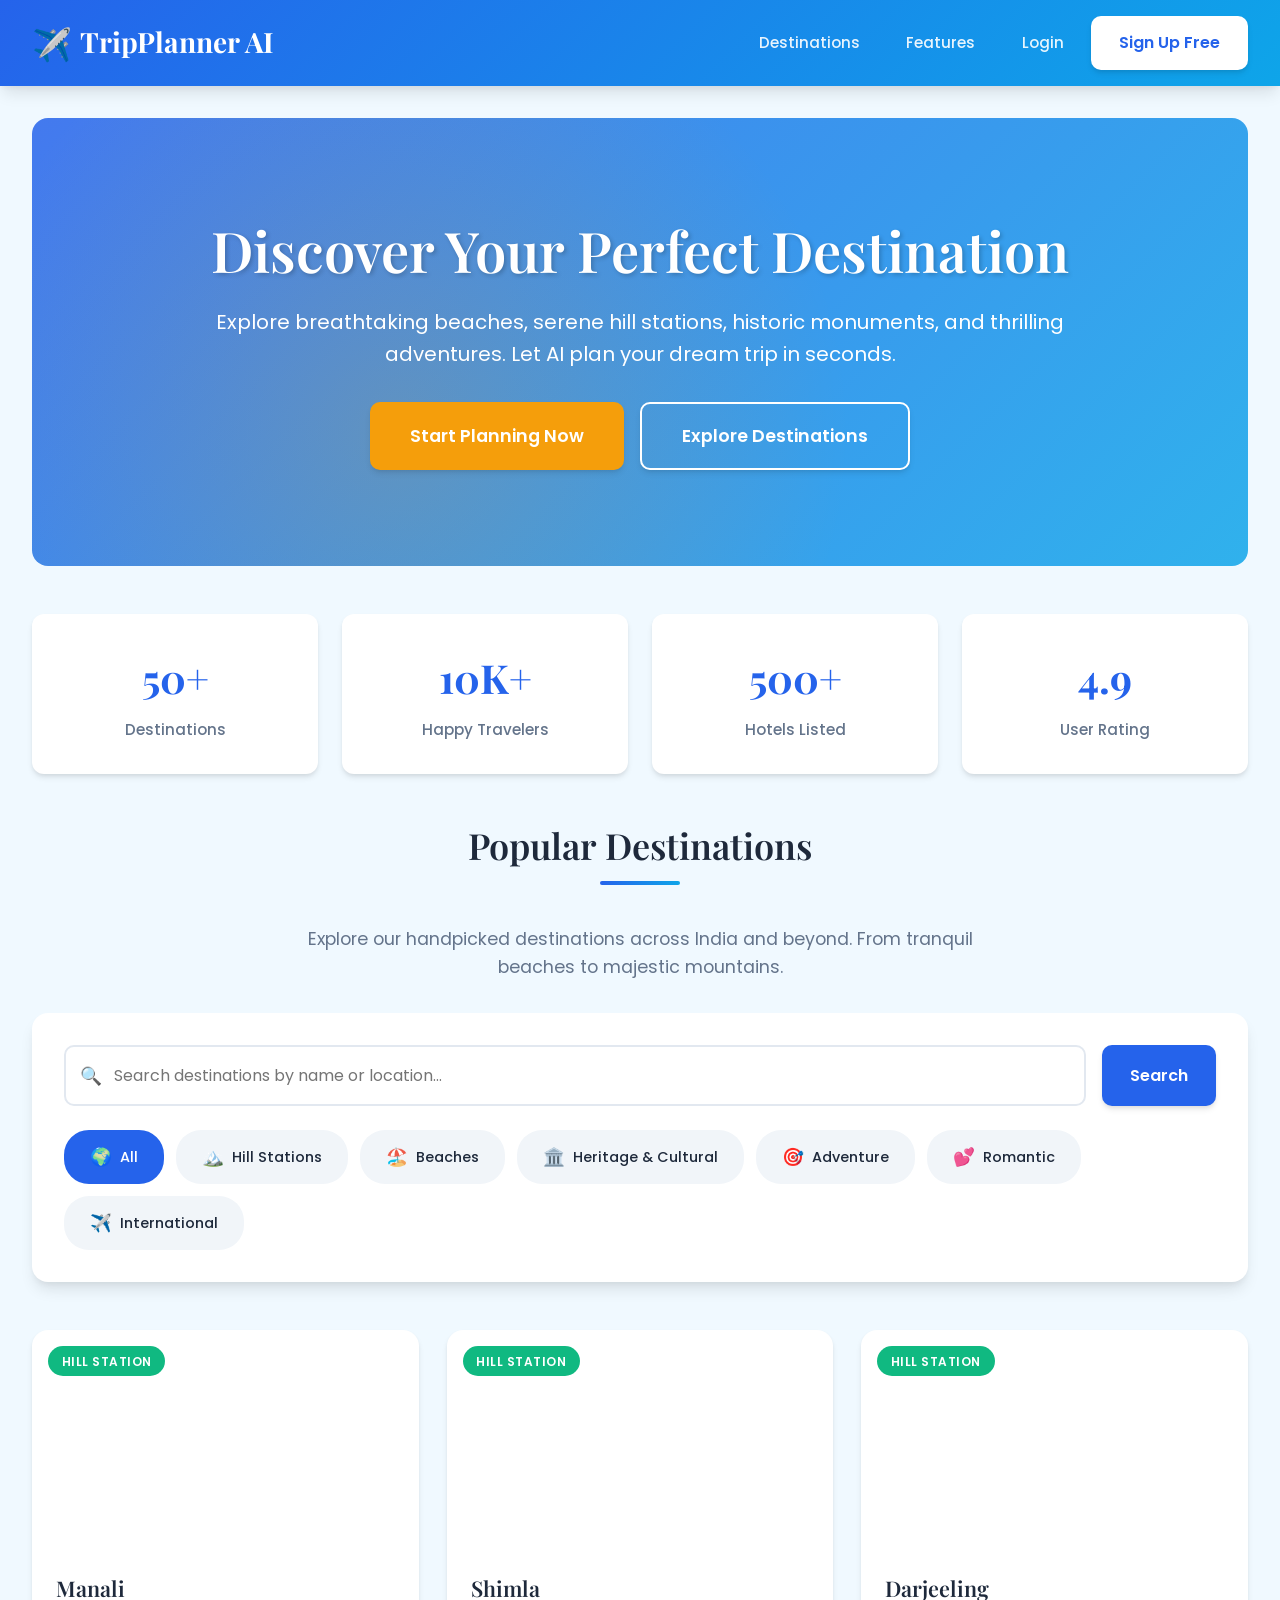
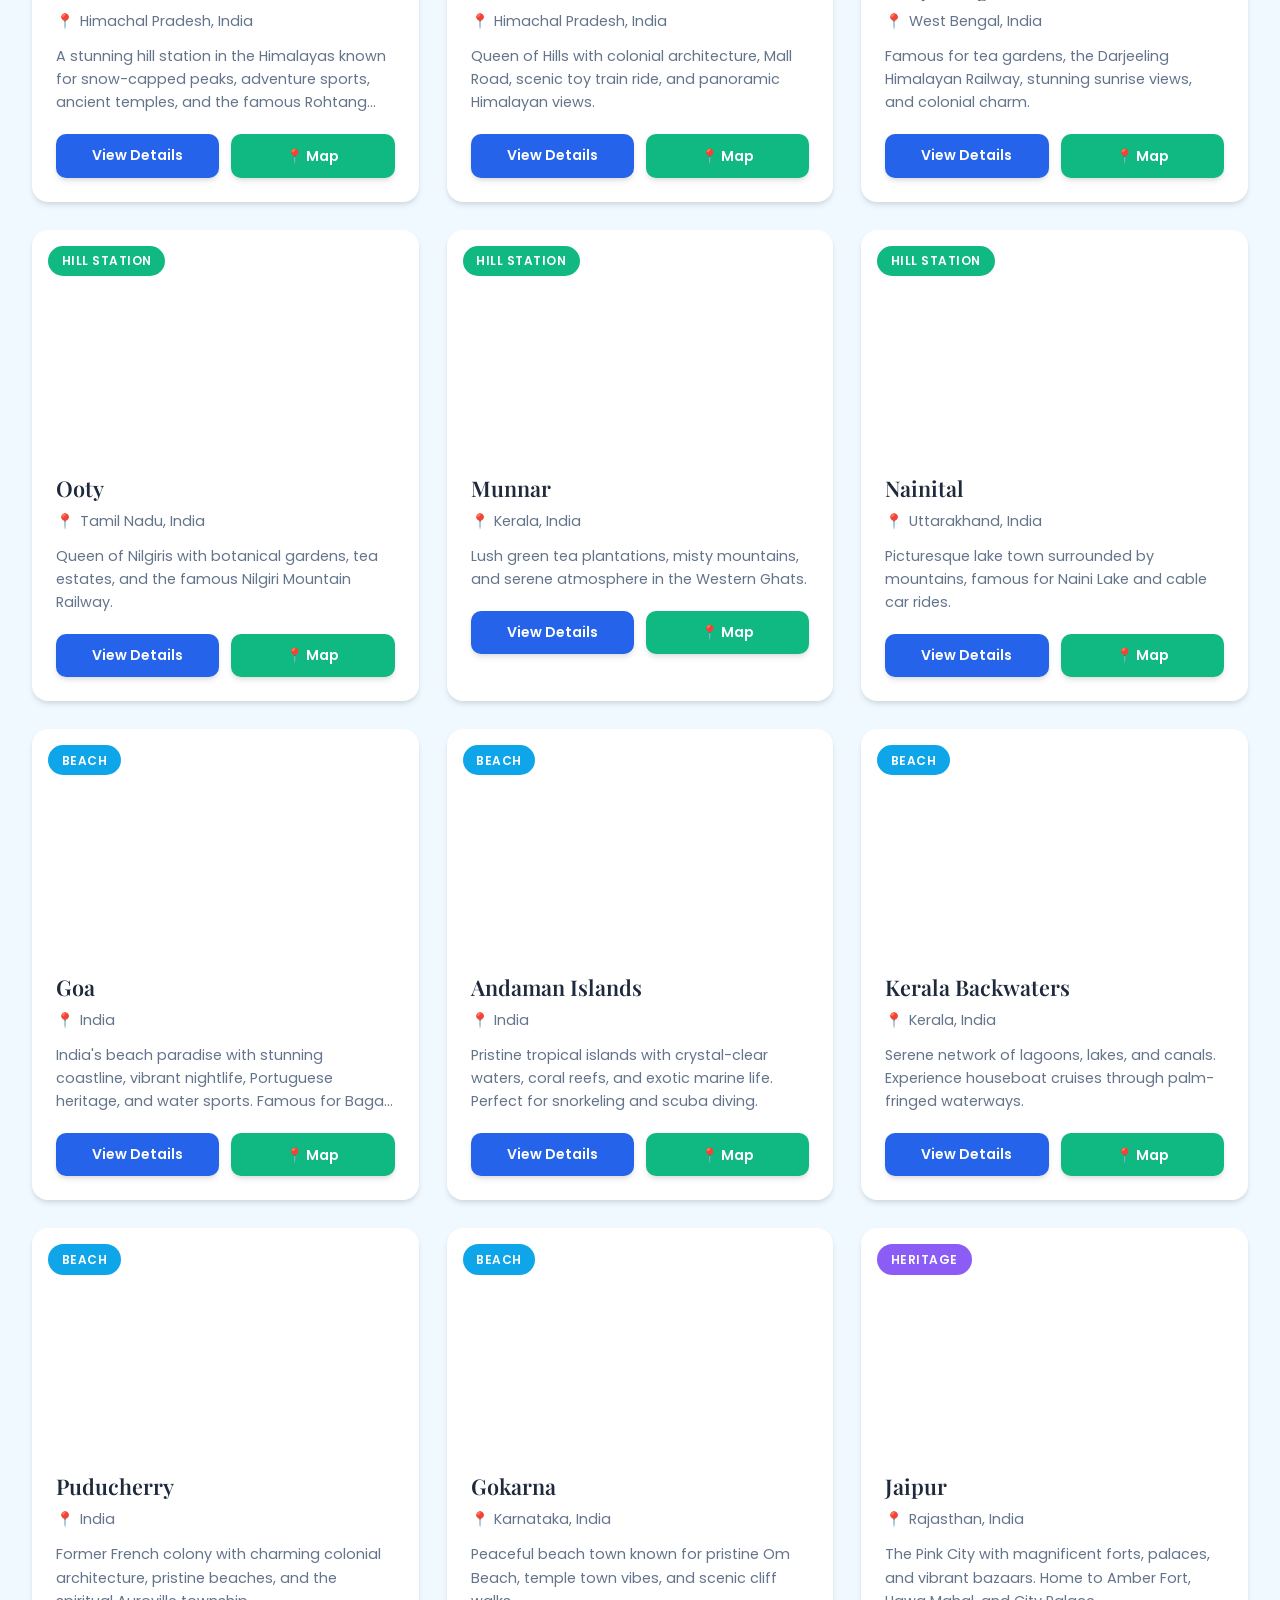
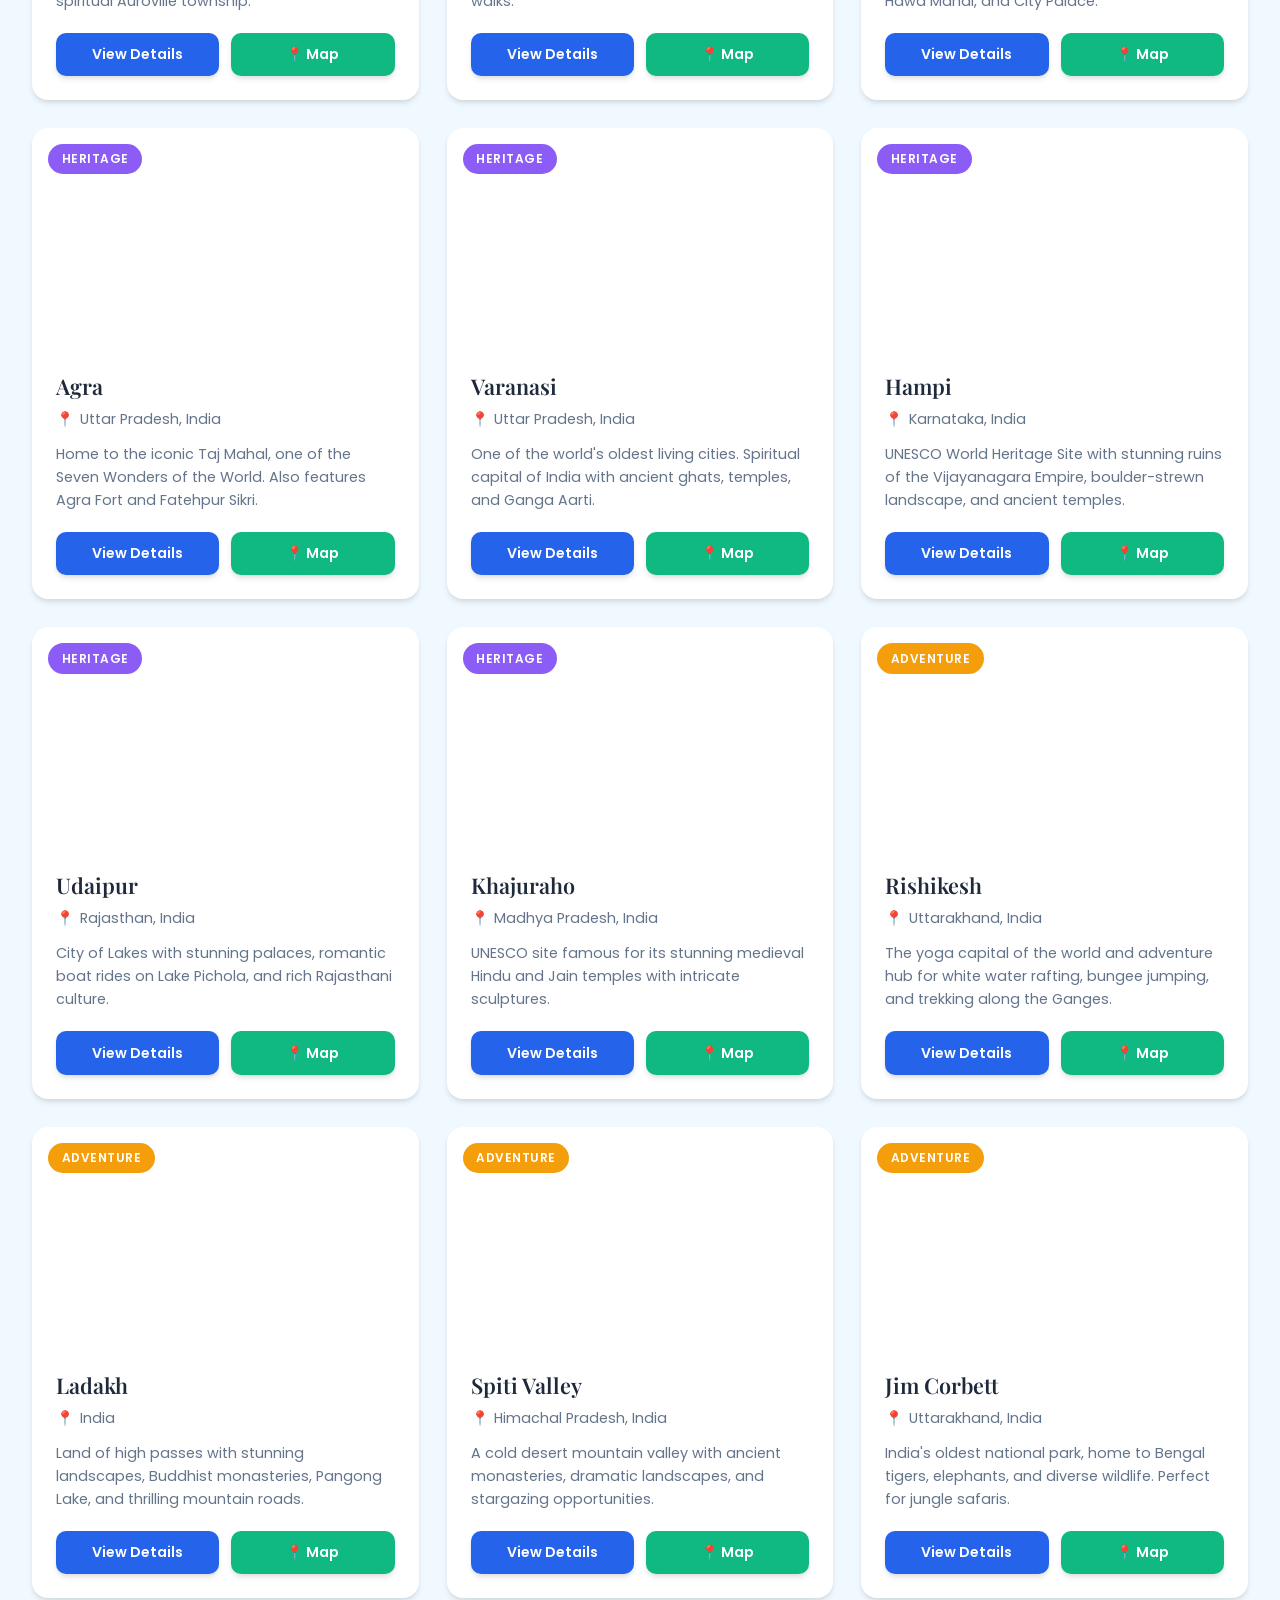
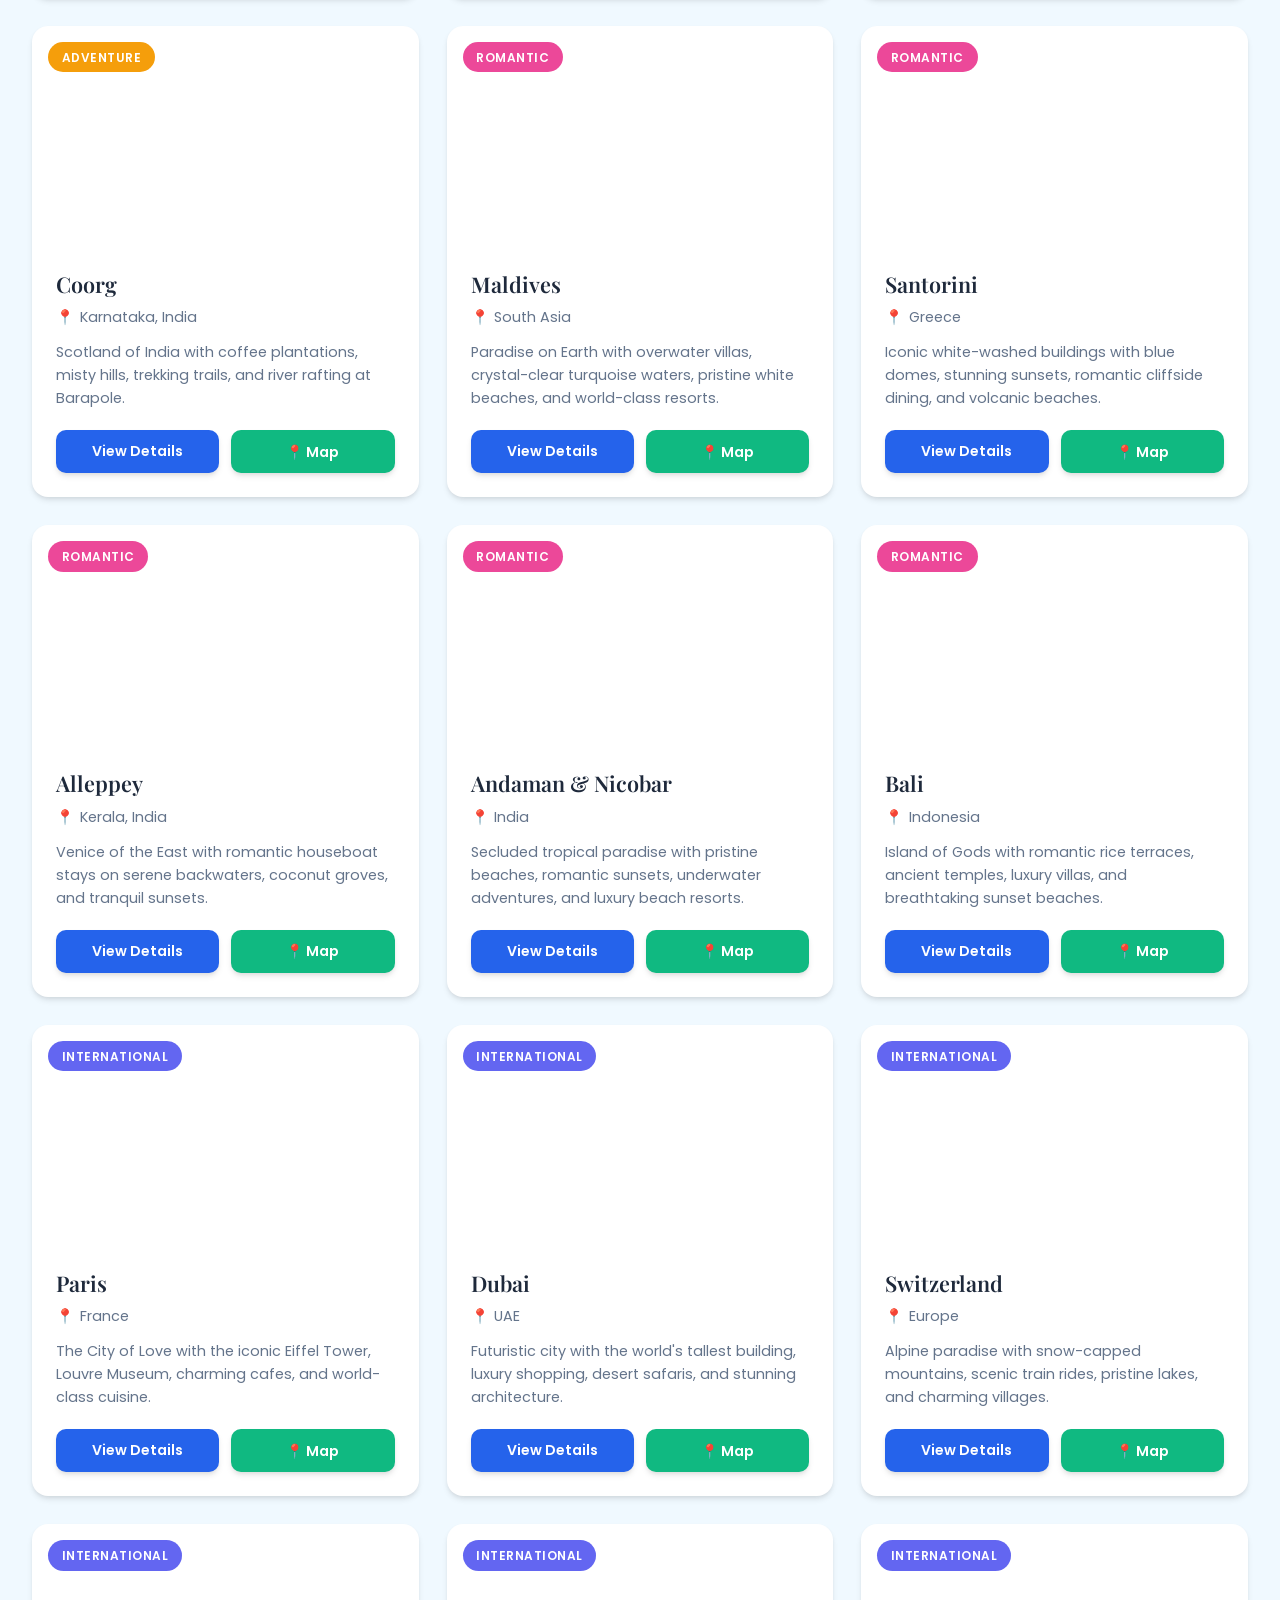
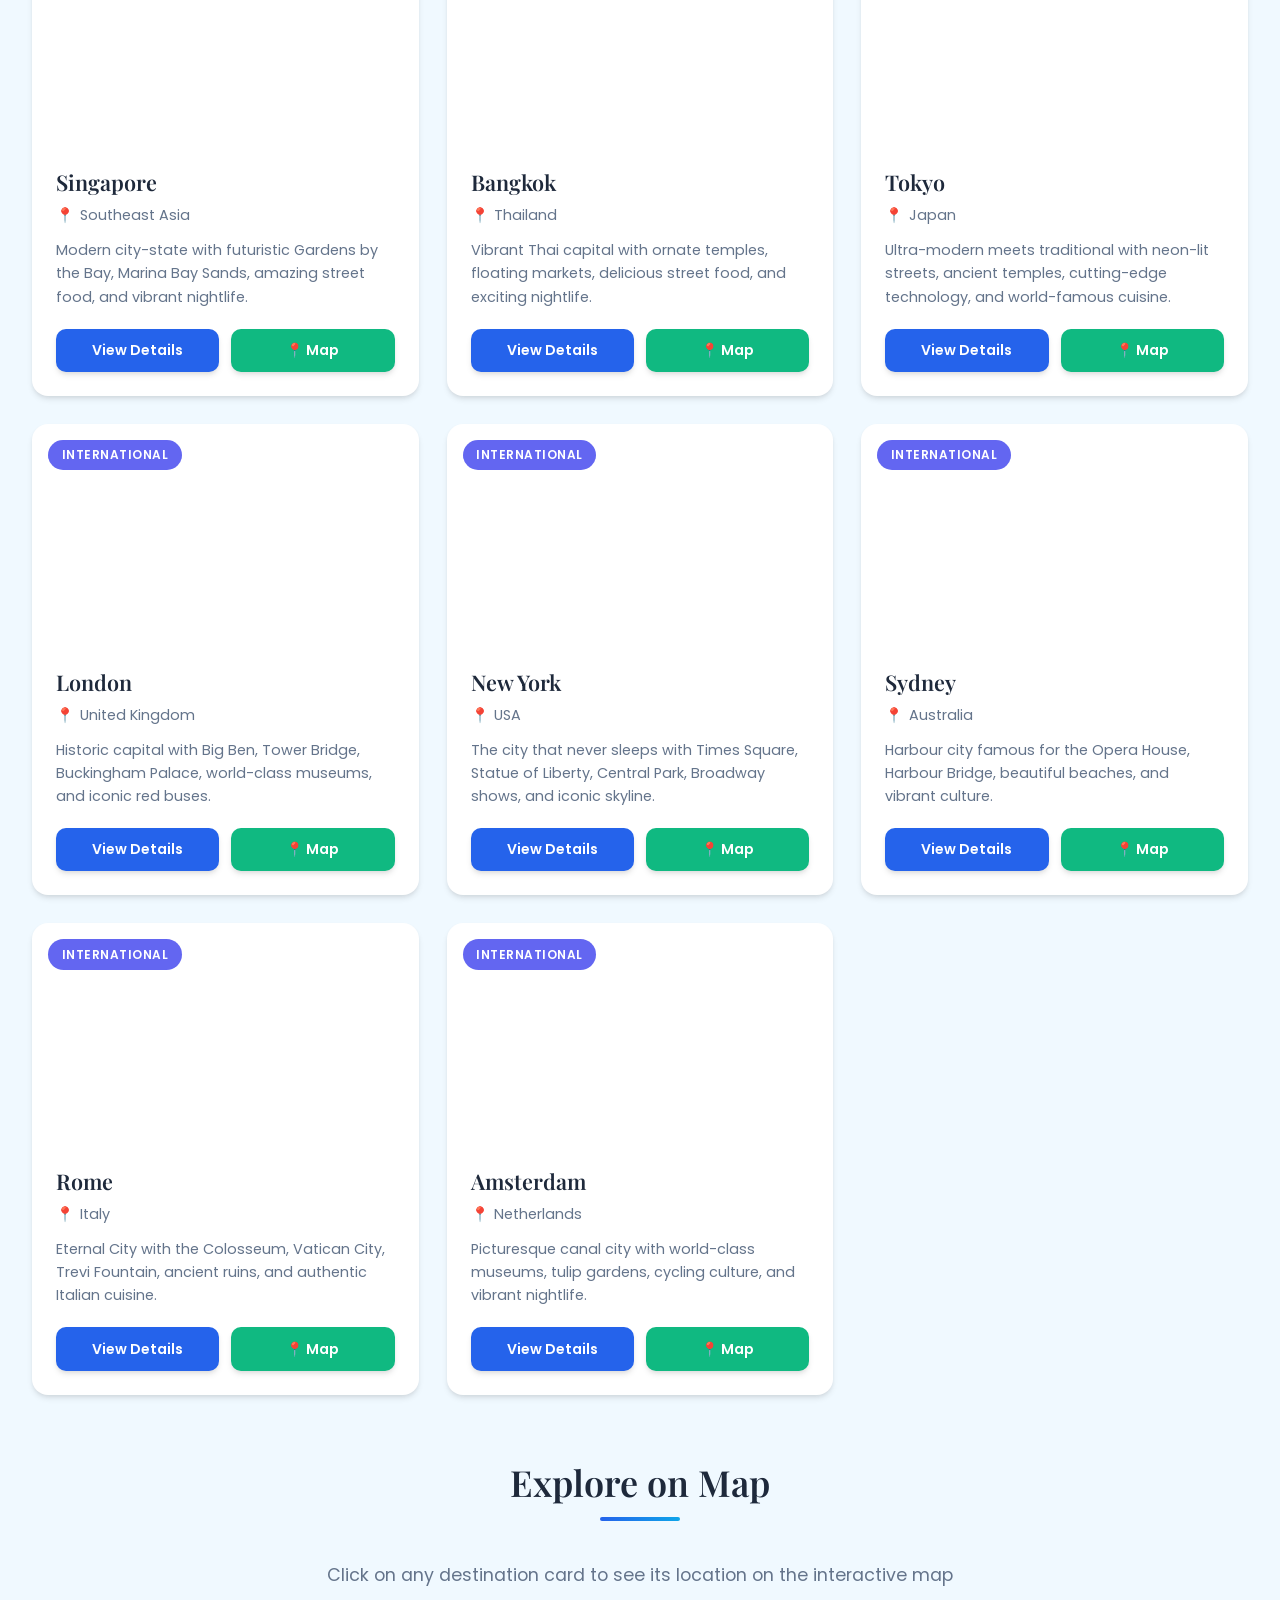
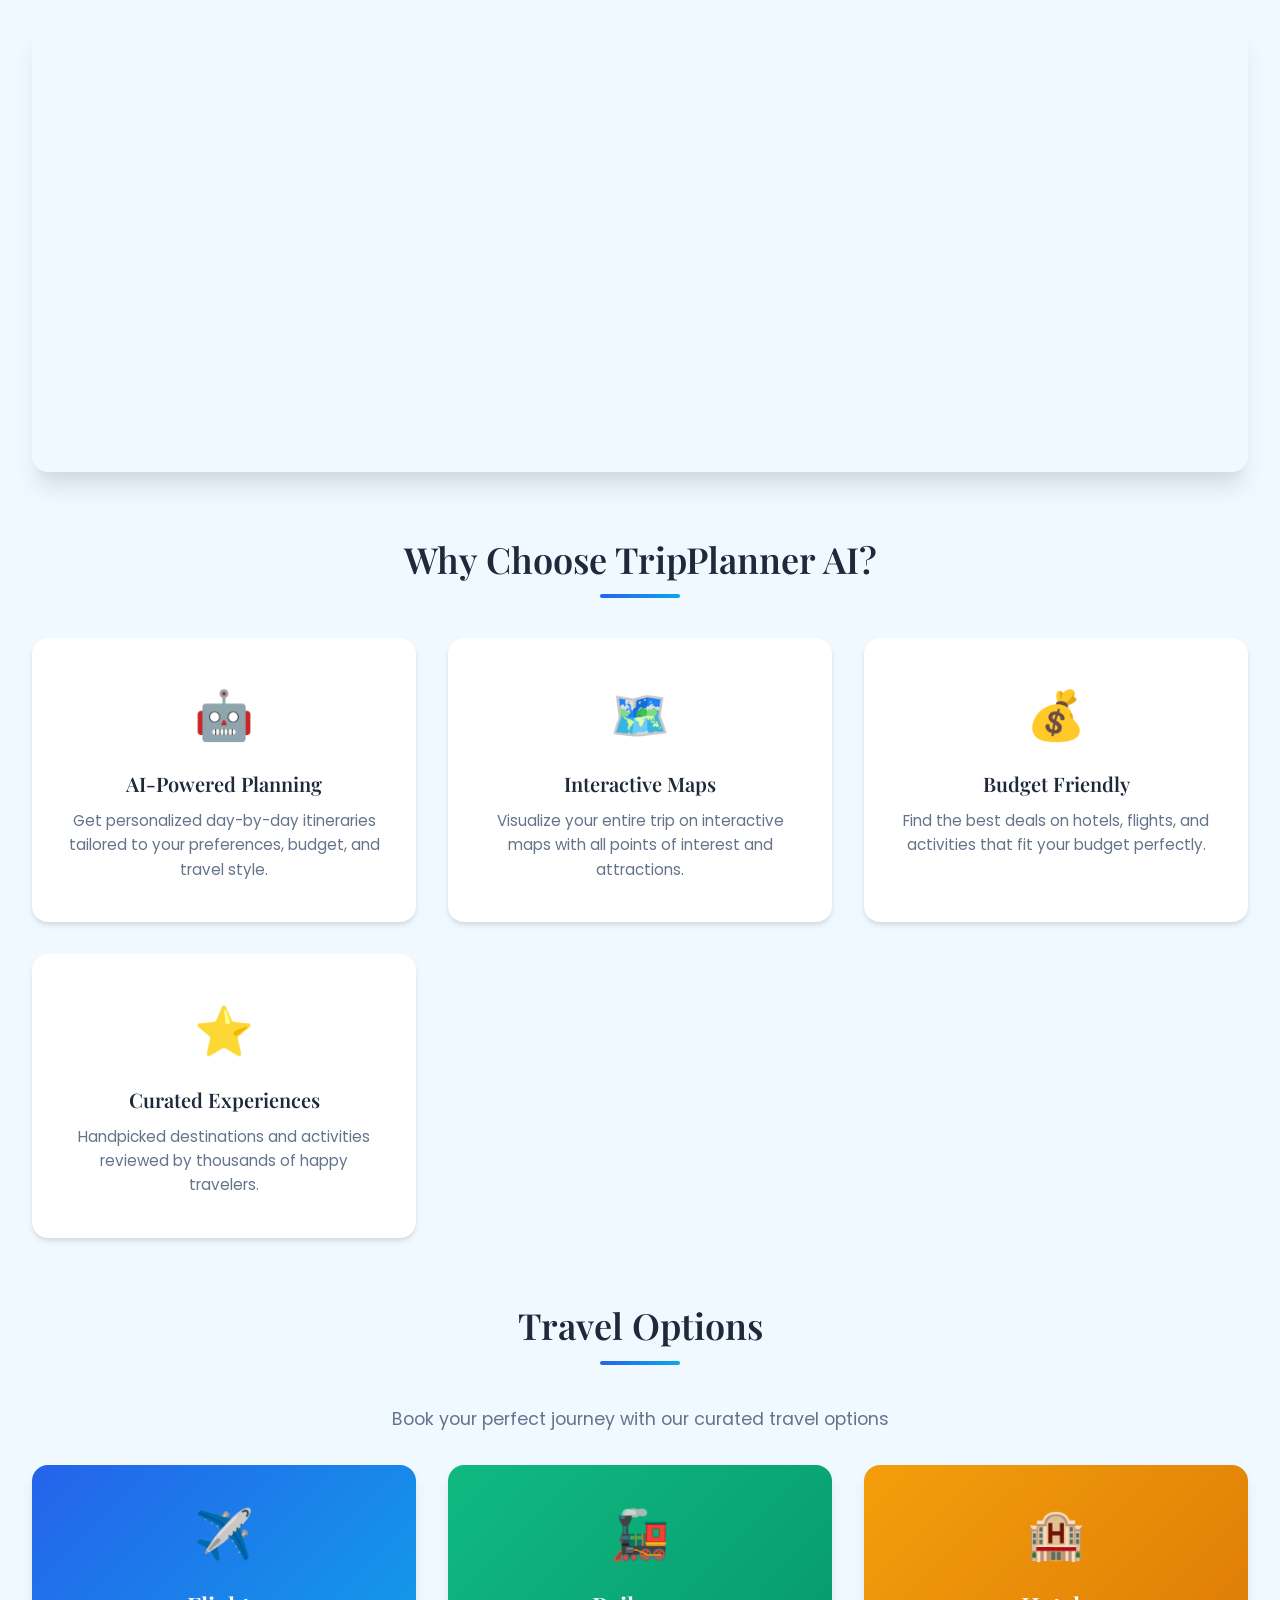
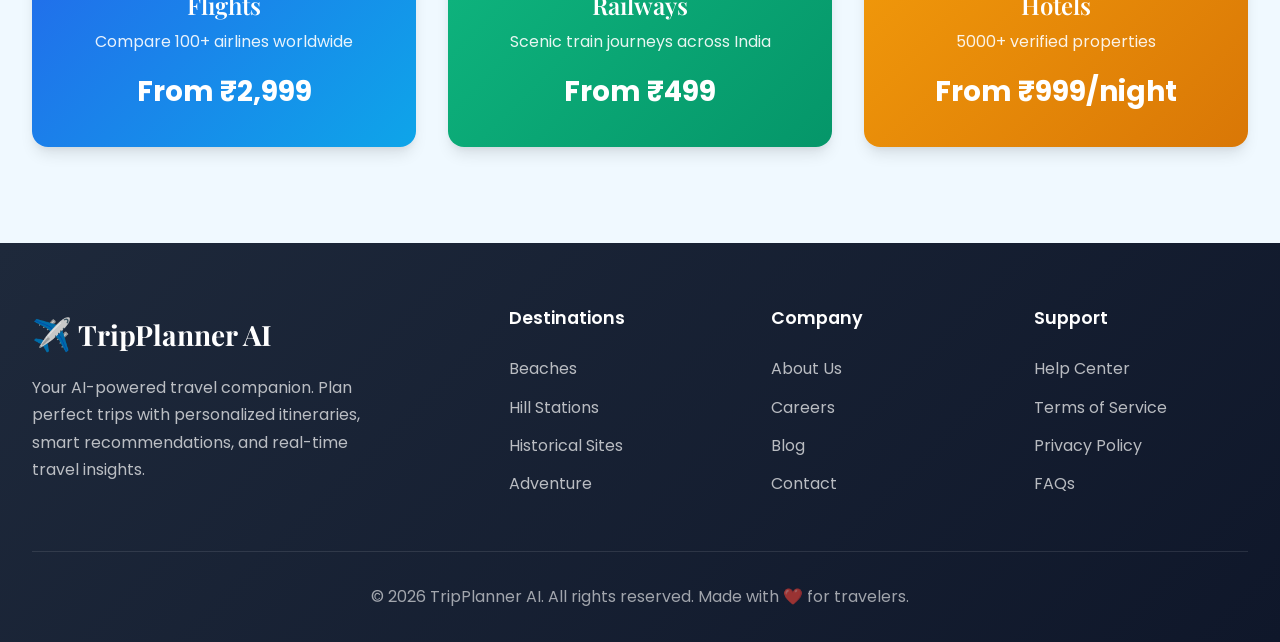
==== commit fd54daca: "Add new travel destination categories and international options Update CSS and HTML to include new f" ====
--- a/client/index.html
+++ b/client/index.html
@@ -70,17 +70,23 @@
                     <button class="filter-btn active" data-category="all">
                         <span class="icon">🌍</span> All
                     </button>
+                    <button class="filter-btn" data-category="hill-station">
+                        <span class="icon">🏔️</span> Hill Stations
+                    </button>
                     <button class="filter-btn" data-category="beach">
                         <span class="icon">🏖️</span> Beaches
                     </button>
-                    <button class="filter-btn" data-category="hill-station">
-                        <span class="icon">🏔️</span> Hill Stations
-                    </button>
-                    <button class="filter-btn" data-category="historical">
-                        <span class="icon">🏛️</span> Historical
+                    <button class="filter-btn" data-category="heritage">
+                        <span class="icon">🏛️</span> Heritage & Cultural
                     </button>
                     <button class="filter-btn" data-category="adventure">
                         <span class="icon">🎯</span> Adventure
+                    </button>
+                    <button class="filter-btn" data-category="honeymoon">
+                        <span class="icon">💕</span> Romantic
+                    </button>
+                    <button class="filter-btn" data-category="international">
+                        <span class="icon">✈️</span> International
                     </button>
                 </div>
             </div>
--- a/client/css/style.css
+++ b/client/css/style.css
@@ -453,8 +453,11 @@
 
 .card-category.beach { background: #0ea5e9; }
 .card-category.hill-station { background: #10b981; }
+.card-category.heritage { background: #8b5cf6; }
 .card-category.historical { background: #8b5cf6; }
 .card-category.adventure { background: #f59e0b; }
+.card-category.honeymoon { background: #ec4899; }
+.card-category.international { background: #6366f1; }
 
 .card-content {
   padding: 1.5rem;
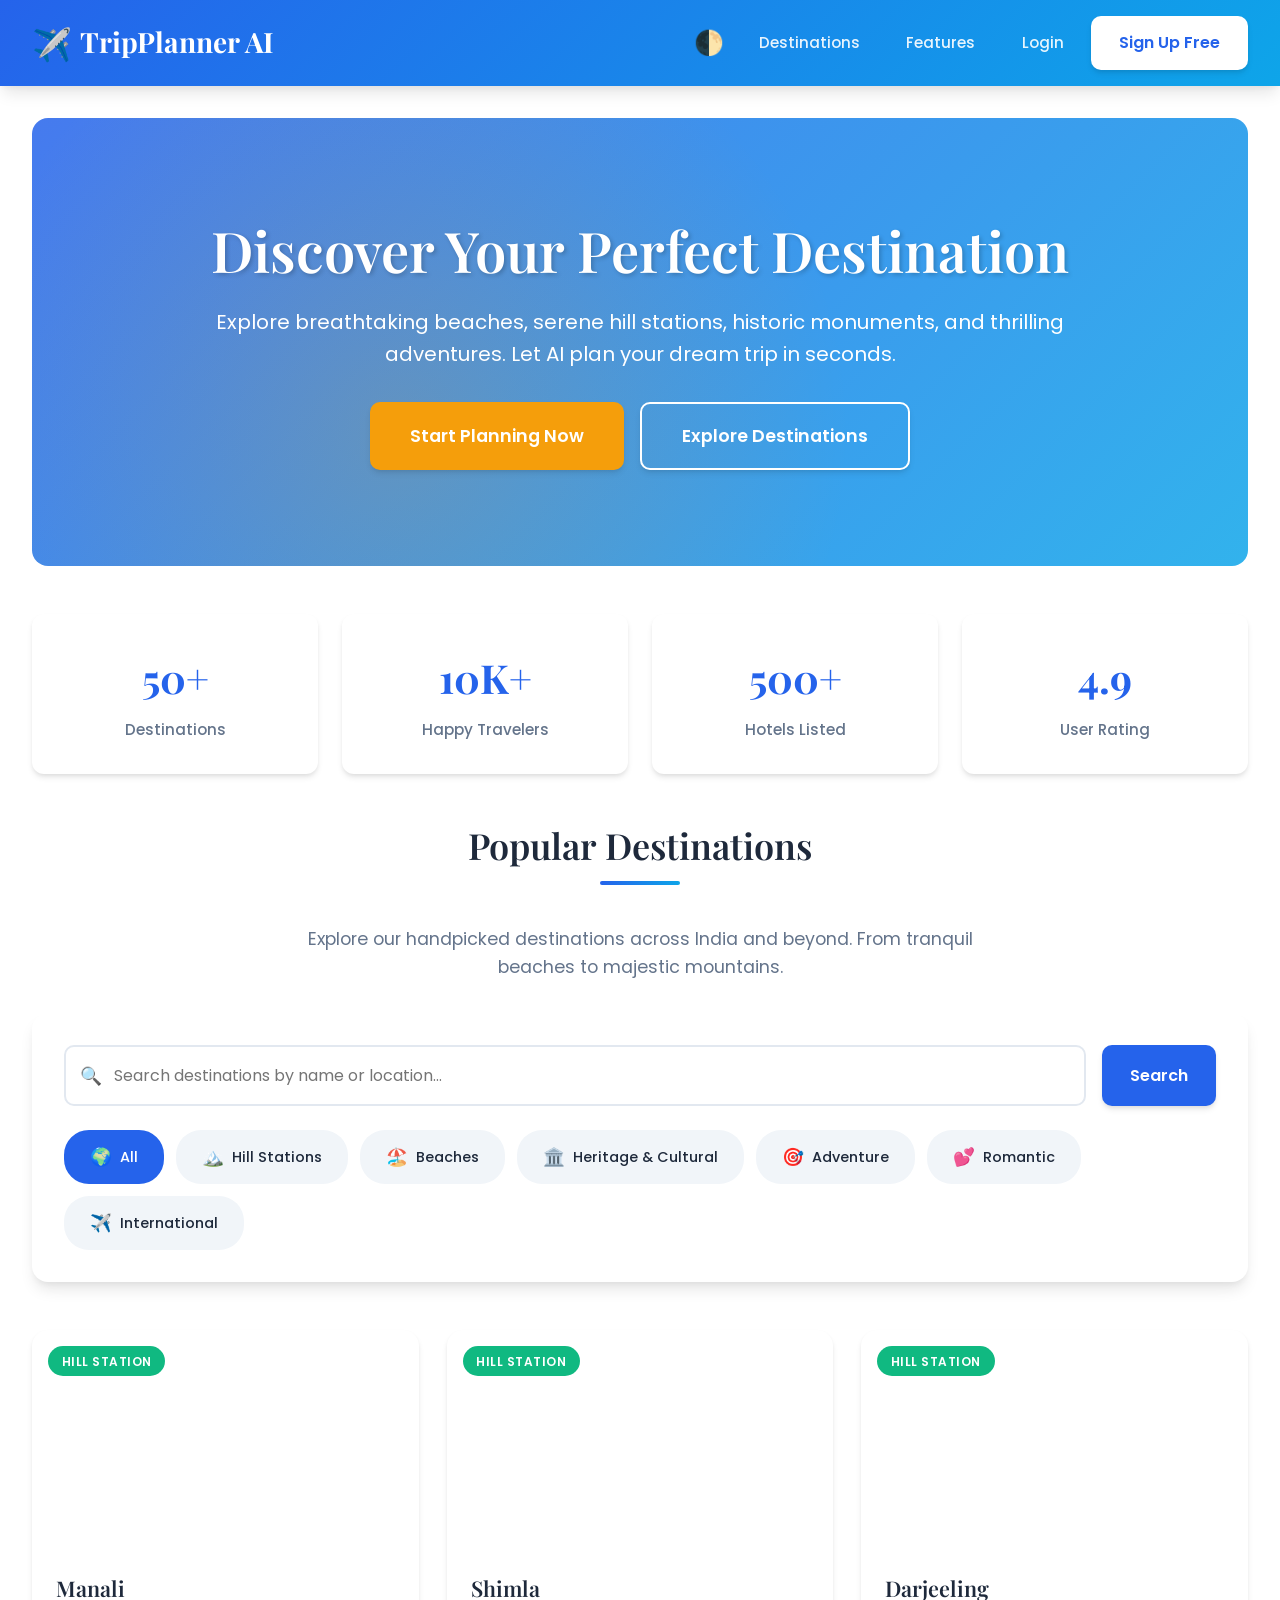
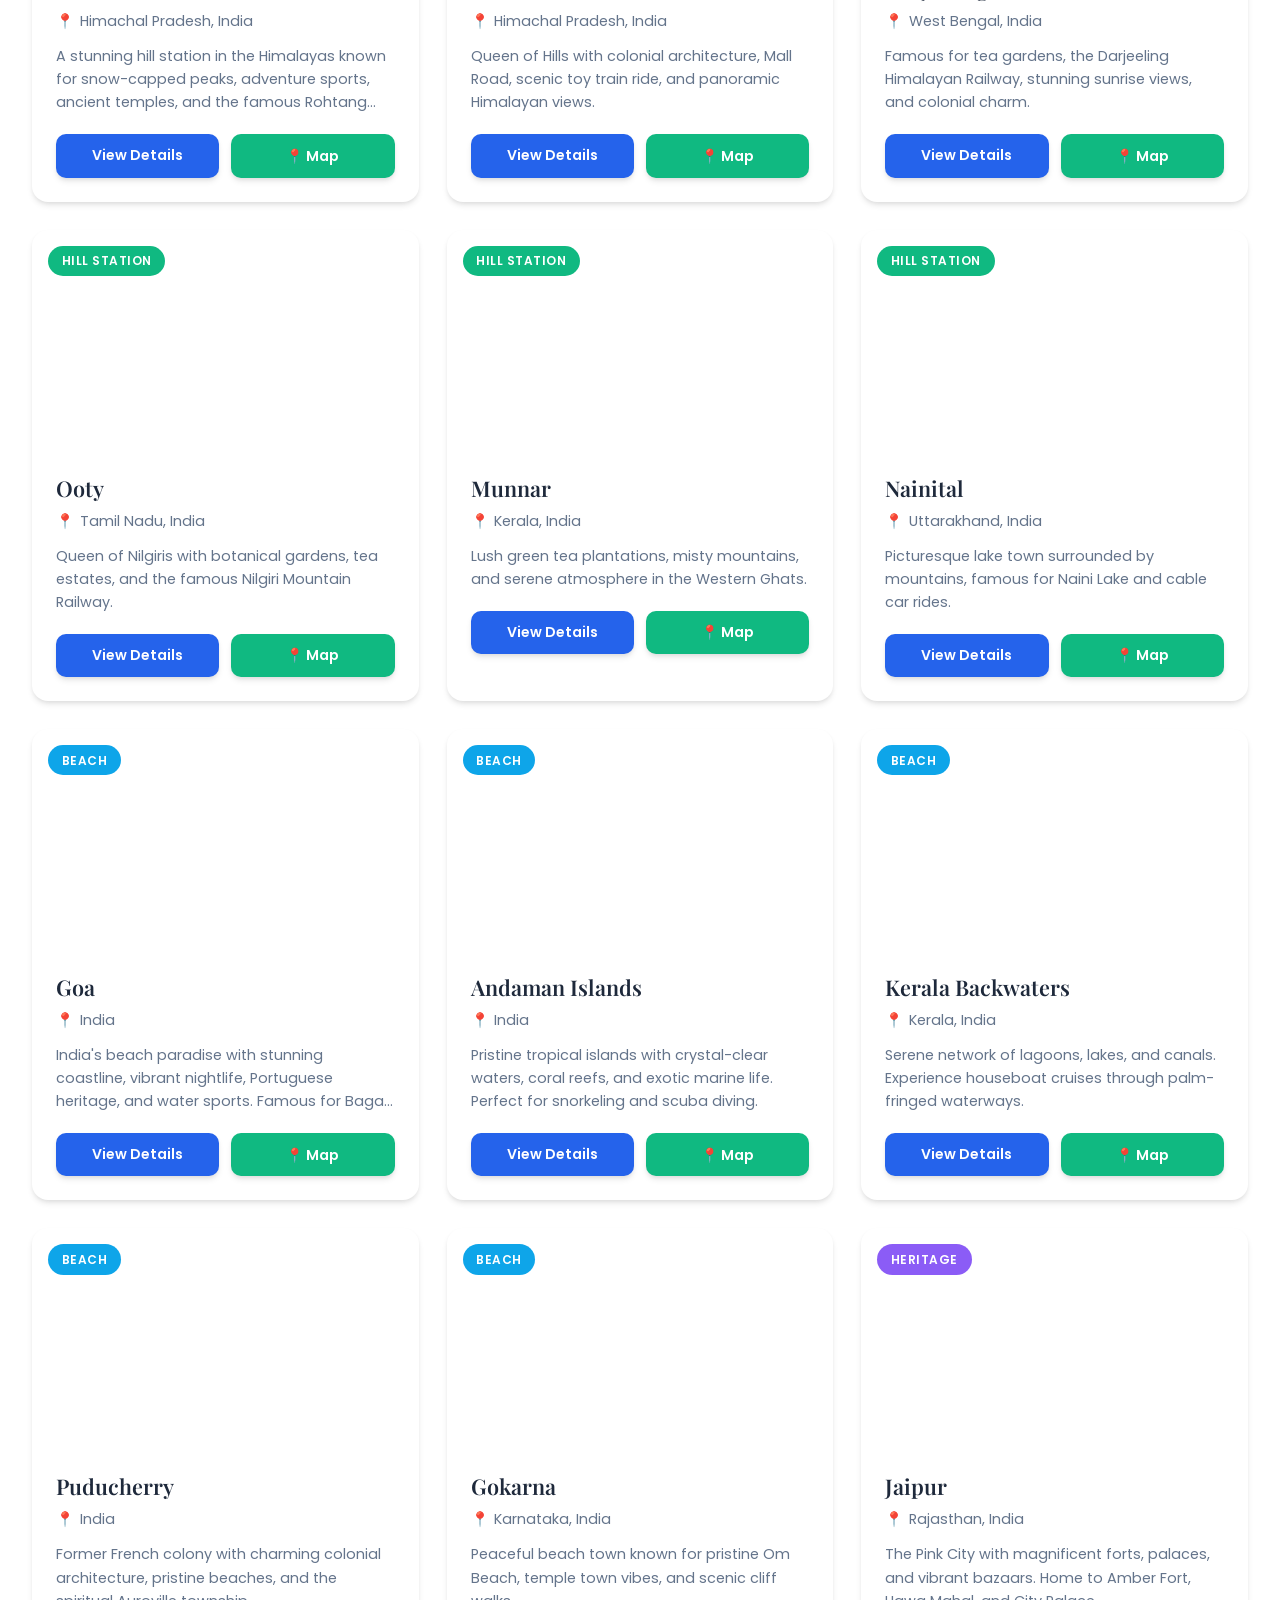
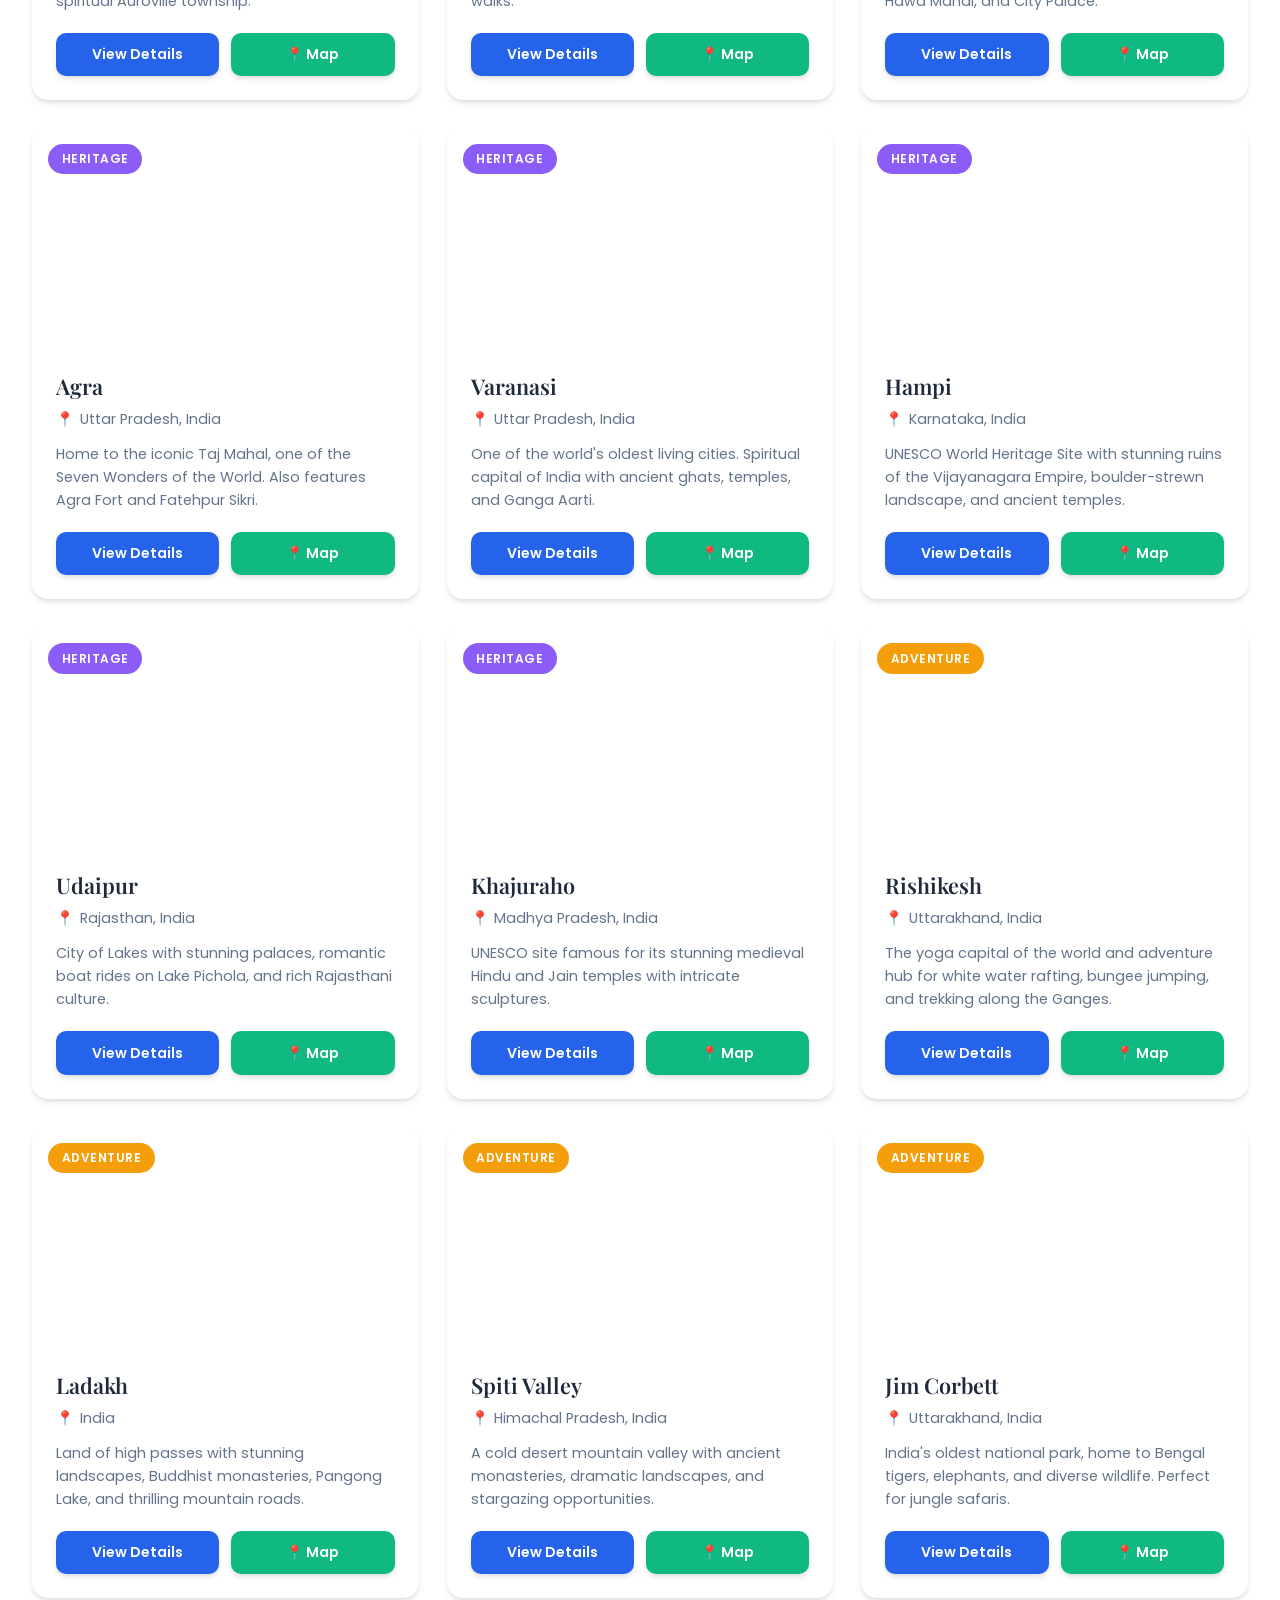
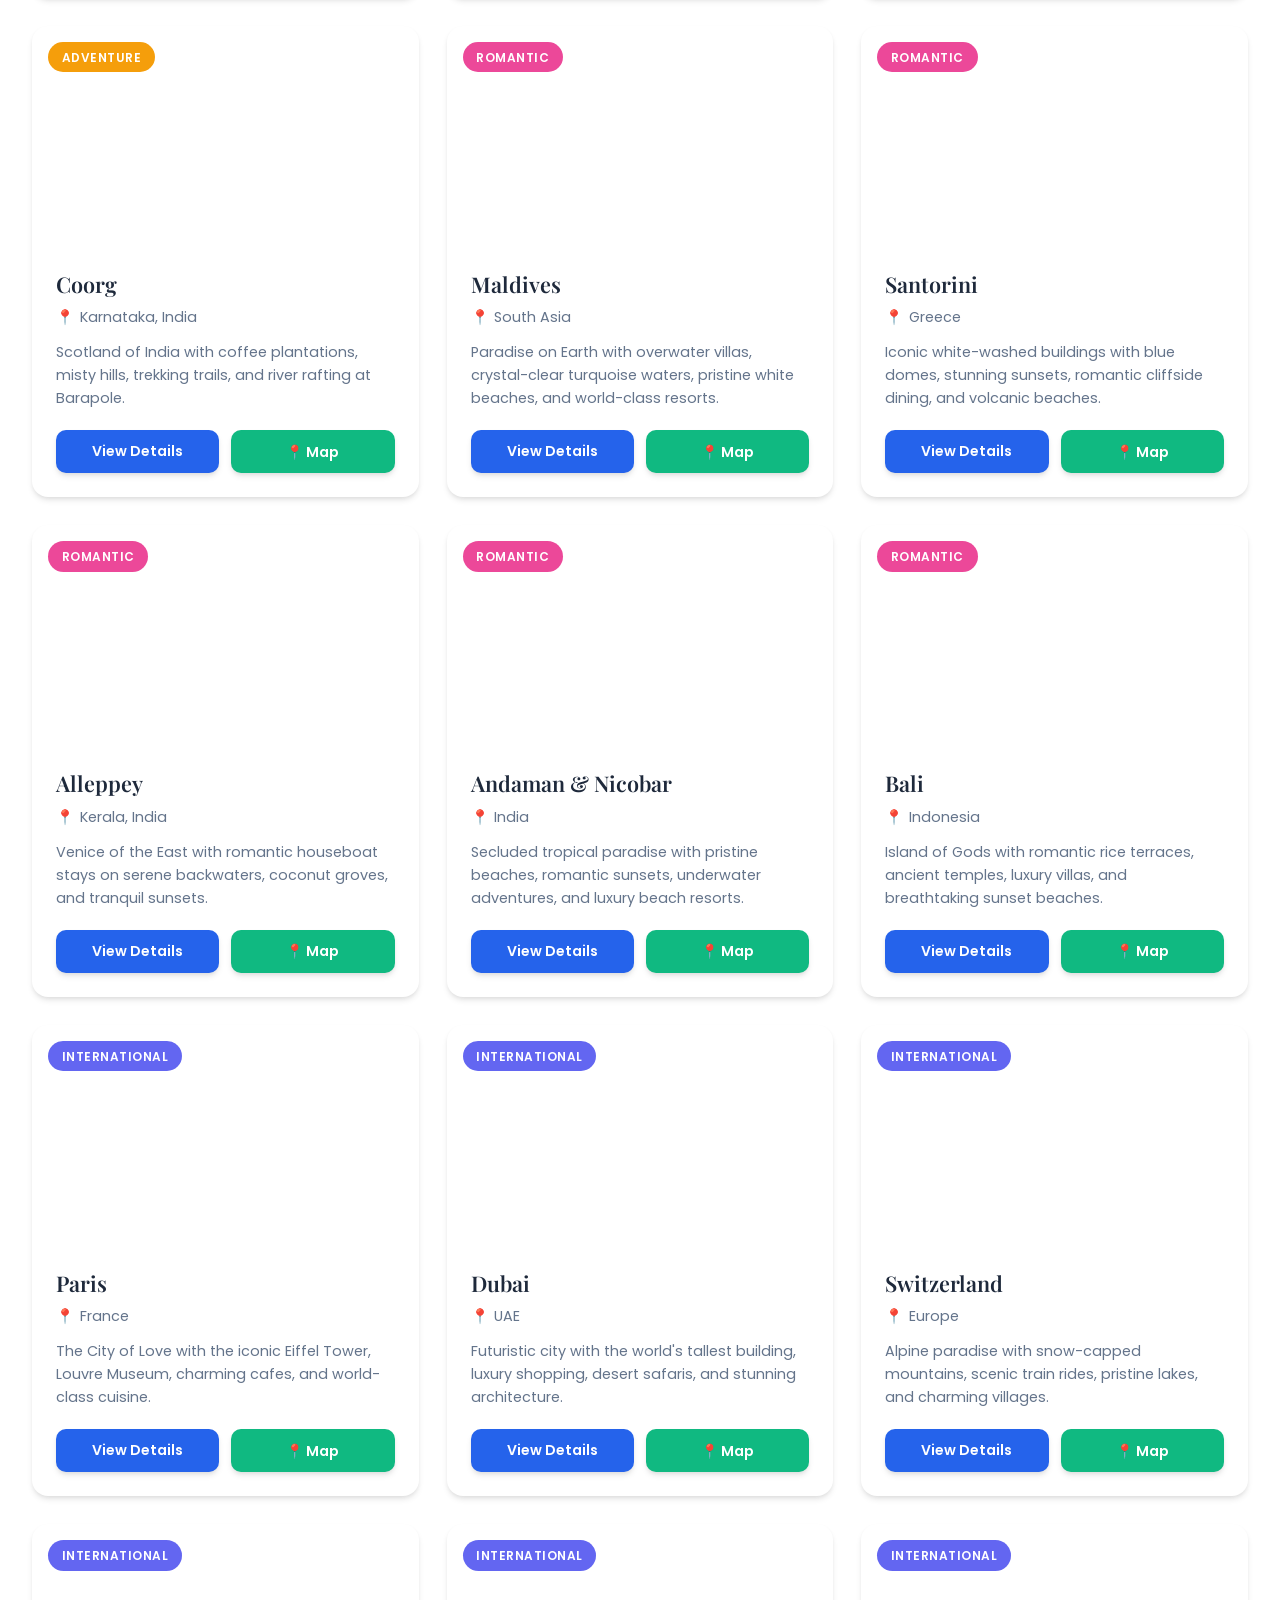
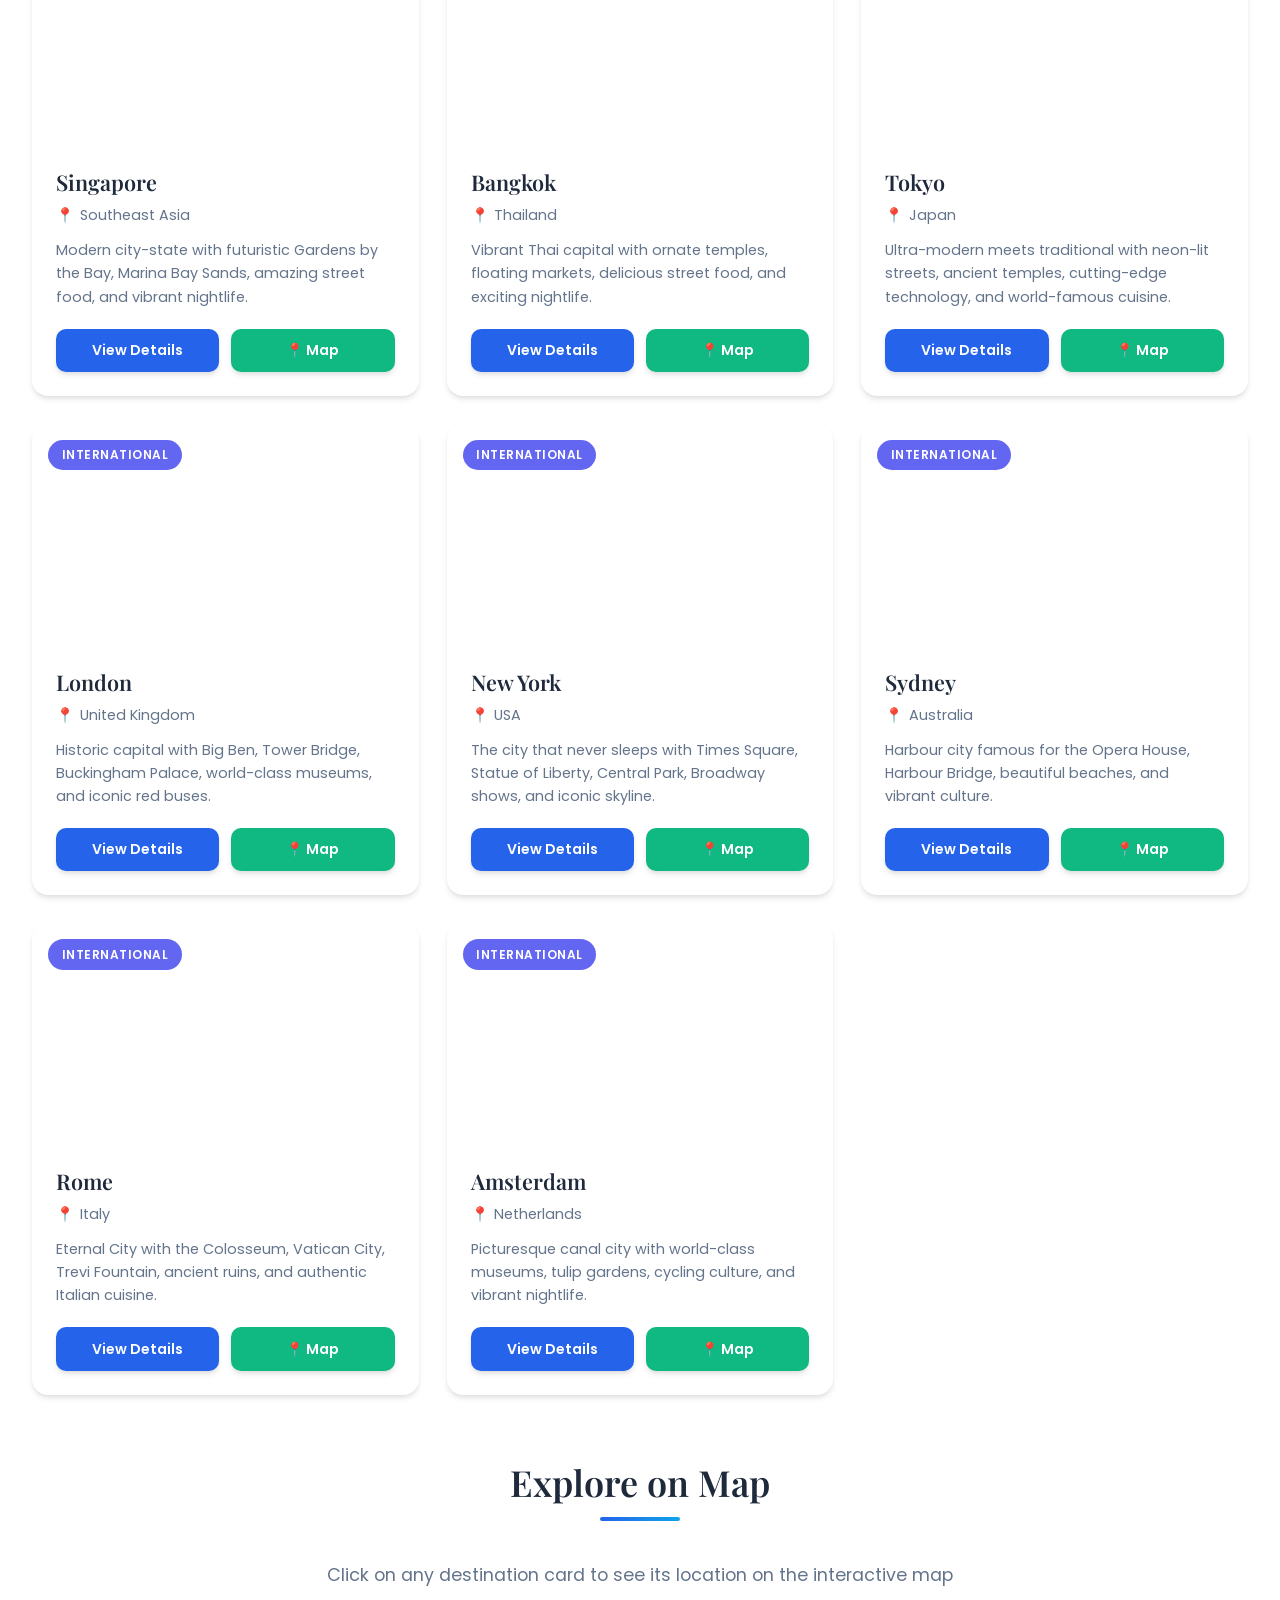
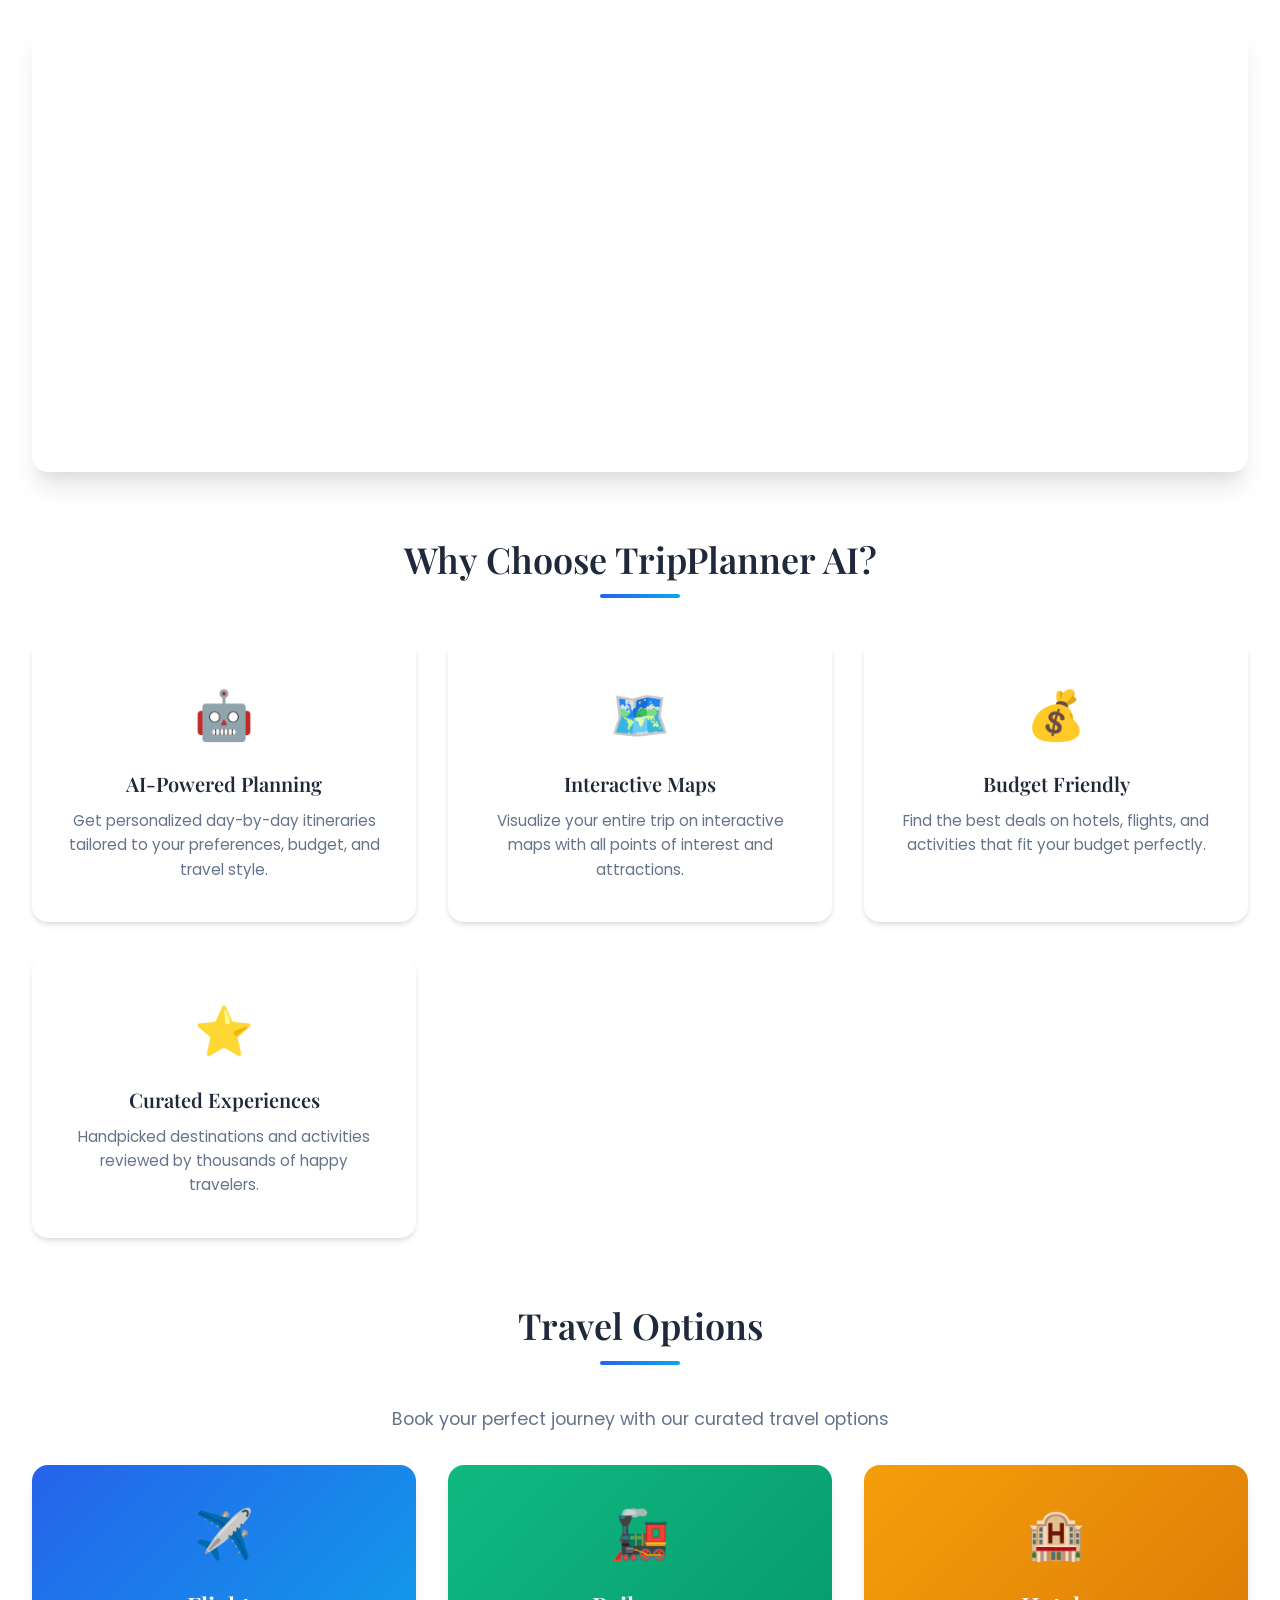
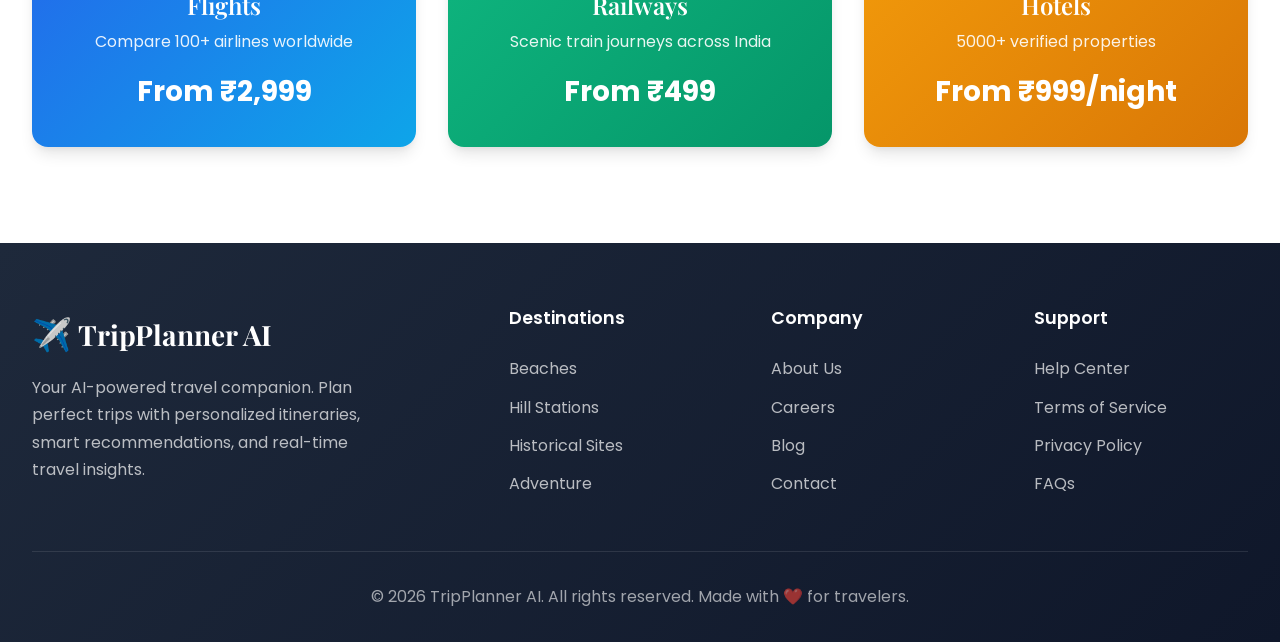
==== commit 78601e8b: "Add dark mode functionality and admin panel access to the website Implements dark mode with local st" ====
--- a/client/index.html
+++ b/client/index.html
@@ -15,7 +15,7 @@
                 <span class="logo-icon">✈️</span>
                 TripPlanner AI
             </a>
-            <nav id="navLinks">
+            <nav id="navLinks"><button id="darkModeToggle" class="dark-mode-toggle" title="Toggle Dark Mode">🌓</button>
                 <a href="#destinations">Destinations</a>
                 <a href="#features">Features</a>
                 <a href="login.html">Login</a>
--- a/client/css/style.css
+++ b/client/css/style.css
@@ -1066,3 +1066,54 @@
   margin-bottom: 0.5rem;
   color: var(--text-primary);
 }
+
+  :root {
+    --bg-color: #ffffff;
+    --text-color: #1f2937;
+    --card-bg: #ffffff;
+    --header-bg: rgba(255, 255, 255, 0.8);
+    --footer-bg: #1f2937;
+    --border-color: #e5e7eb;
+  }
+
+  body.dark {
+    --bg-color: #0f172a;
+    --text-color: #f1f5f9;
+    --card-bg: #1e293b;
+    --header-bg: rgba(15, 23, 42, 0.8);
+    --footer-bg: #020617;
+    --border-color: #334155;
+  }
+
+  body {
+    background-color: var(--bg-color);
+    color: var(--text-color);
+    transition: background-color 0.3s, color 0.3s;
+  }
+
+  header { background-color: var(--header-bg); }
+  .card { background-color: var(--card-bg); border-color: var(--border-color); }
+  footer { background-color: var(--footer-bg); }
+  .modal-content { background-color: var(--card-bg); color: var(--text-color); }
+
+  .dark-mode-toggle {
+    background: none;
+    border: none;
+    font-size: 1.5rem;
+    cursor: pointer;
+    padding: 0.5rem;
+    display: flex;
+    align-items: center;
+    justify-content: center;
+    border-radius: 50%;
+    transition: background 0.3s;
+  }
+
+  .dark-mode-toggle:hover {
+    background: rgba(0,0,0,0.05);
+  }
+
+  body.dark .dark-mode-toggle:hover {
+    background: rgba(255,255,255,0.1);
+  }
+  
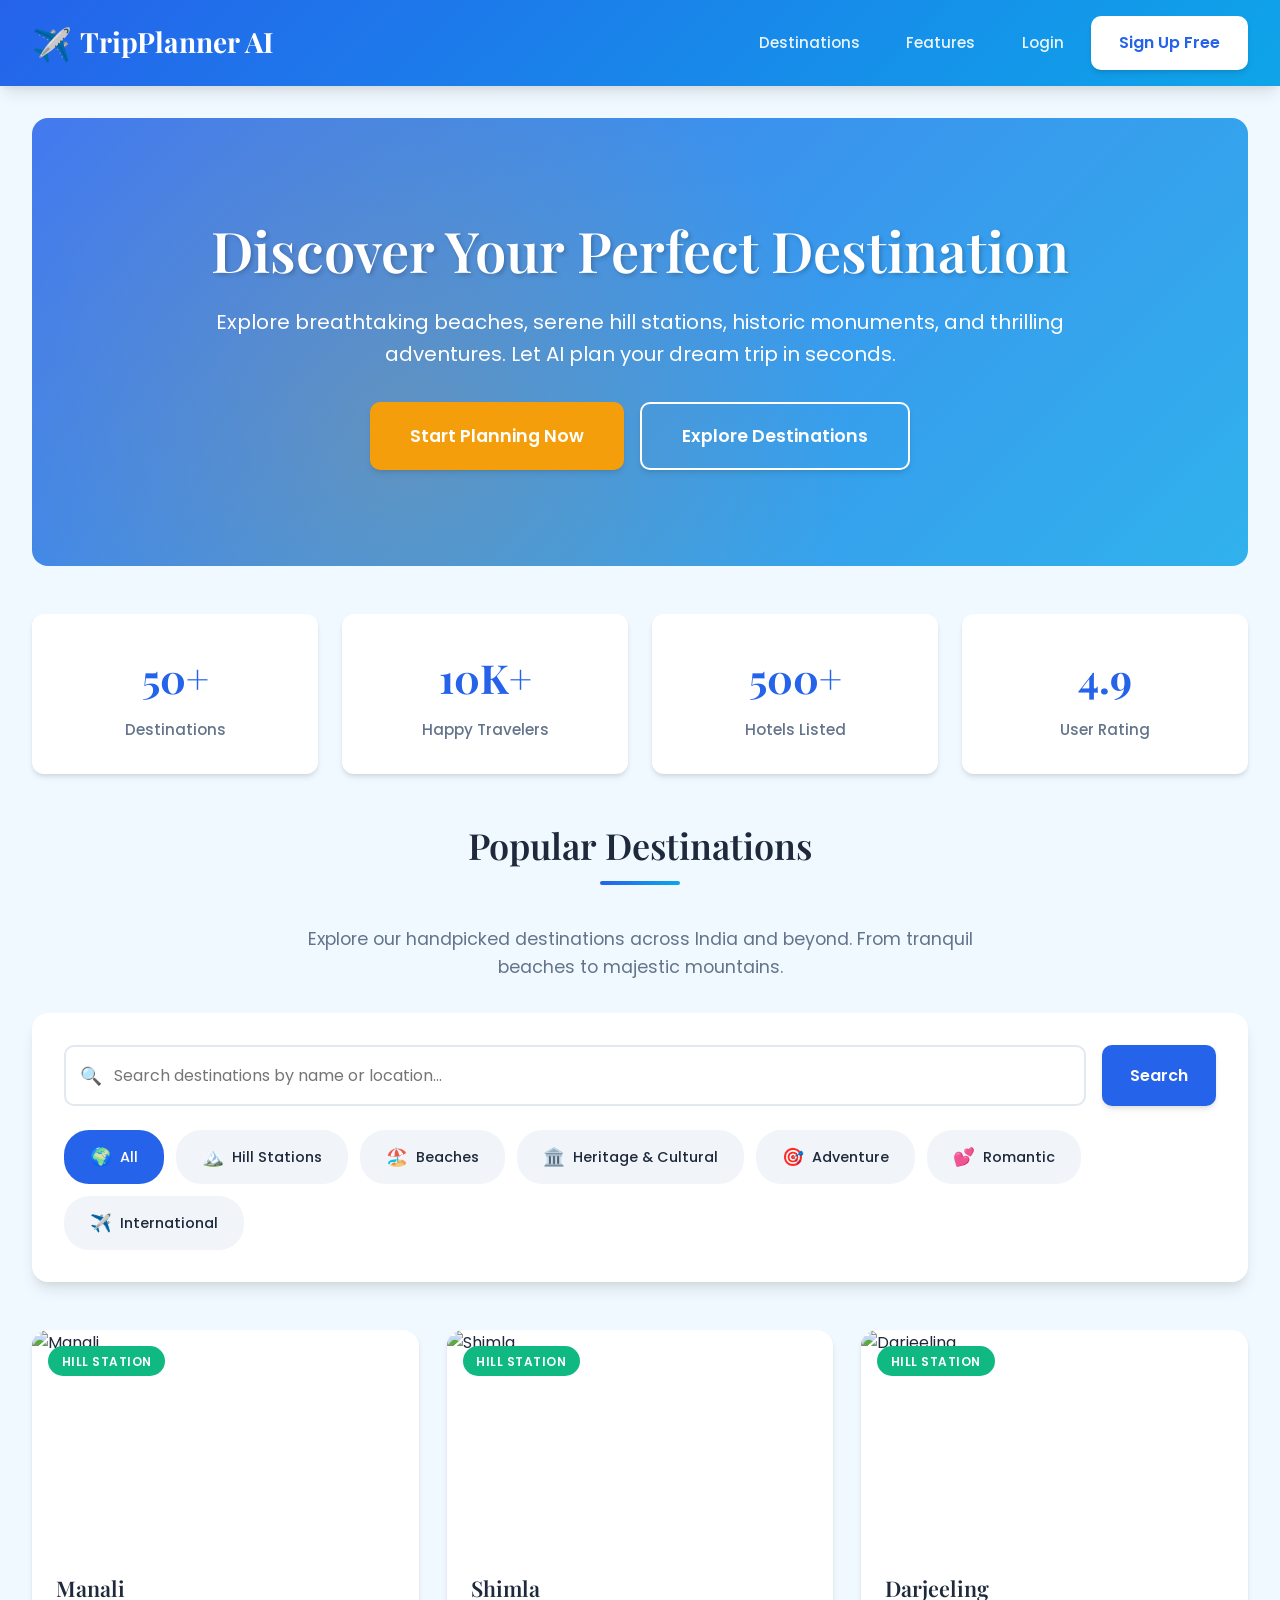
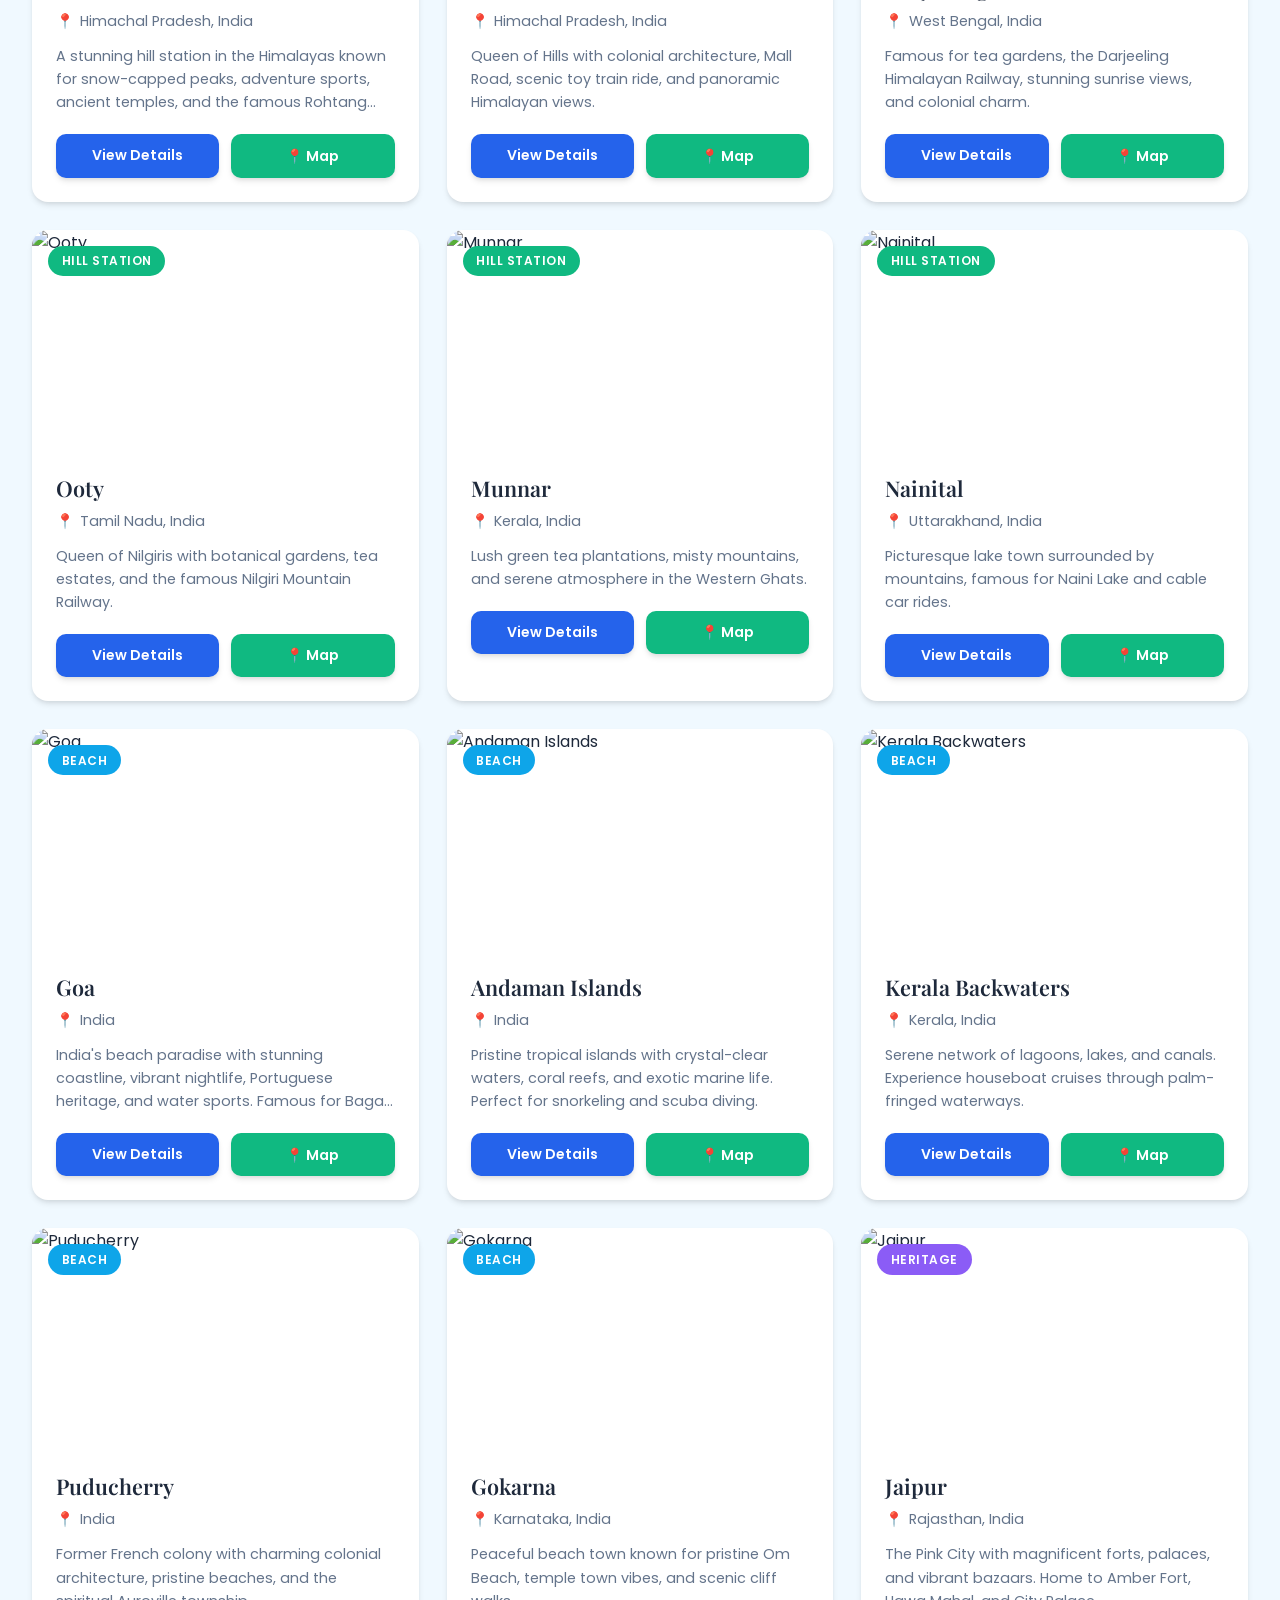
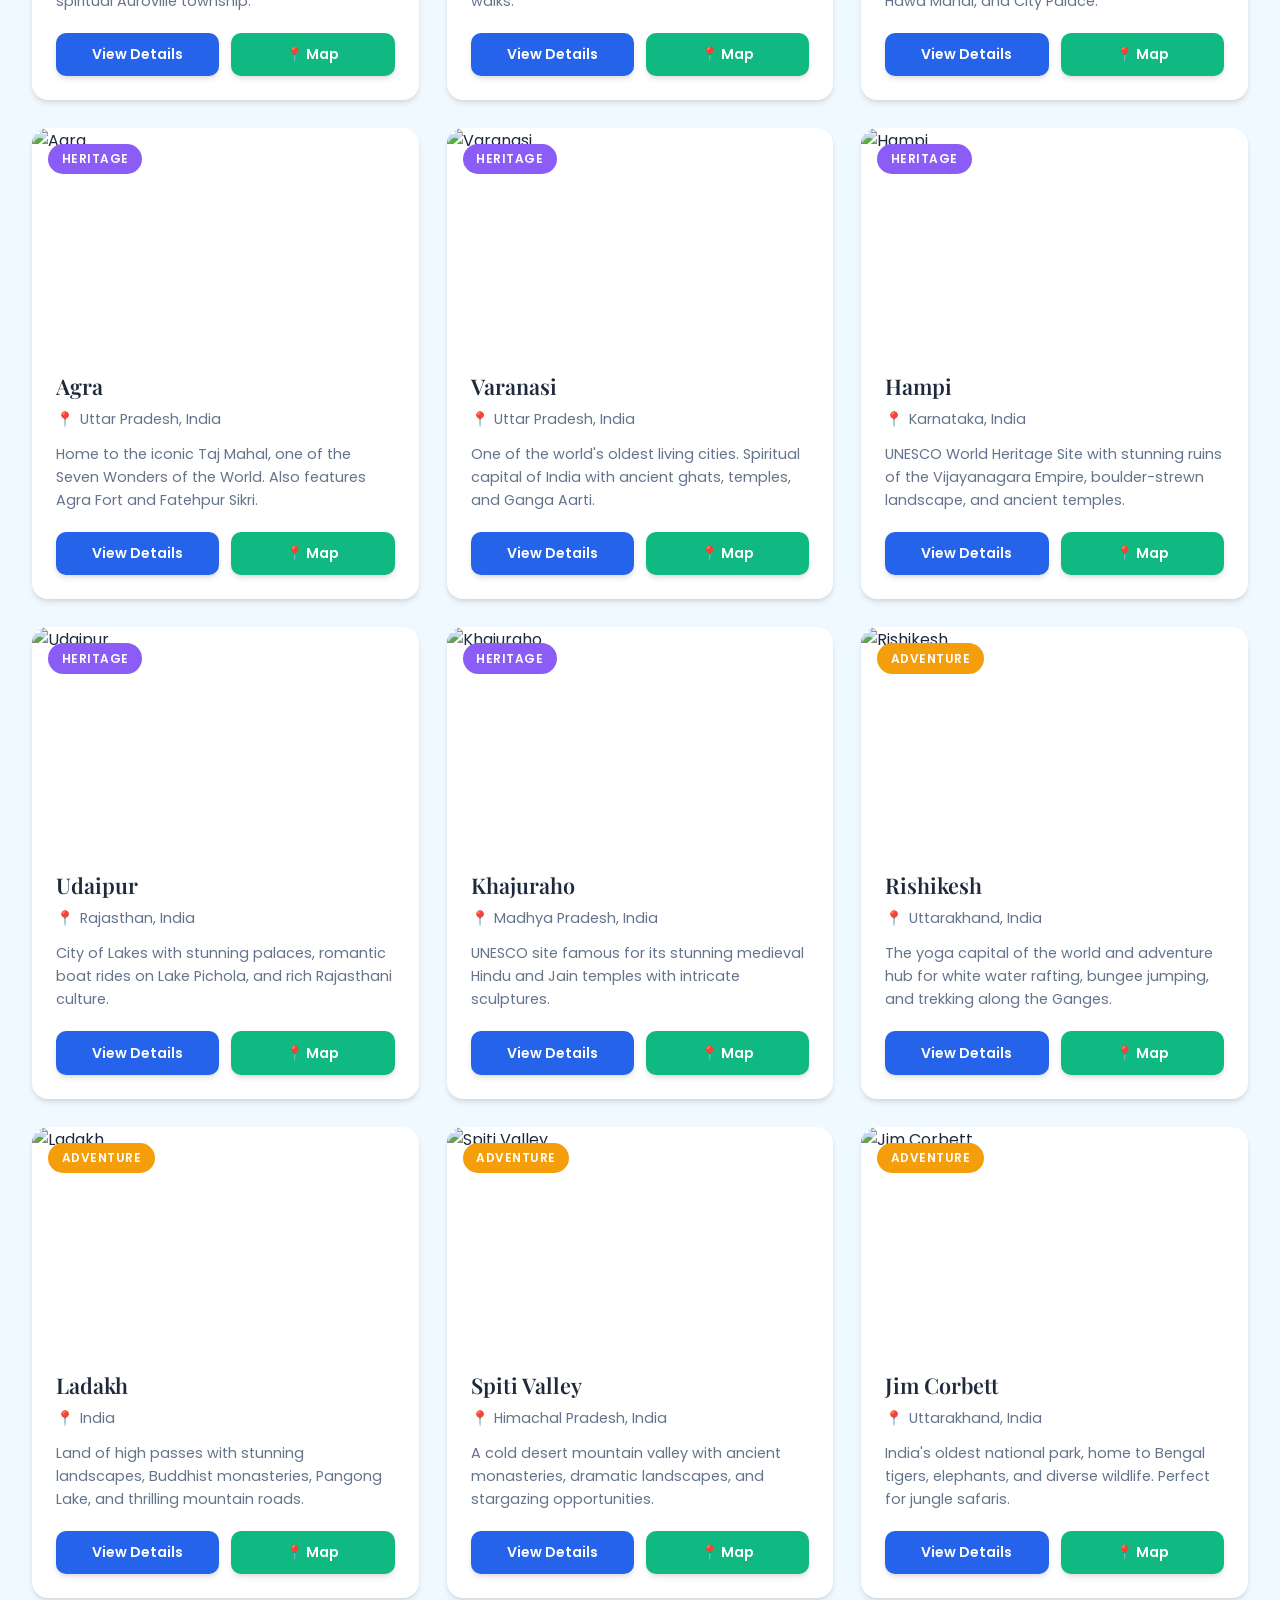
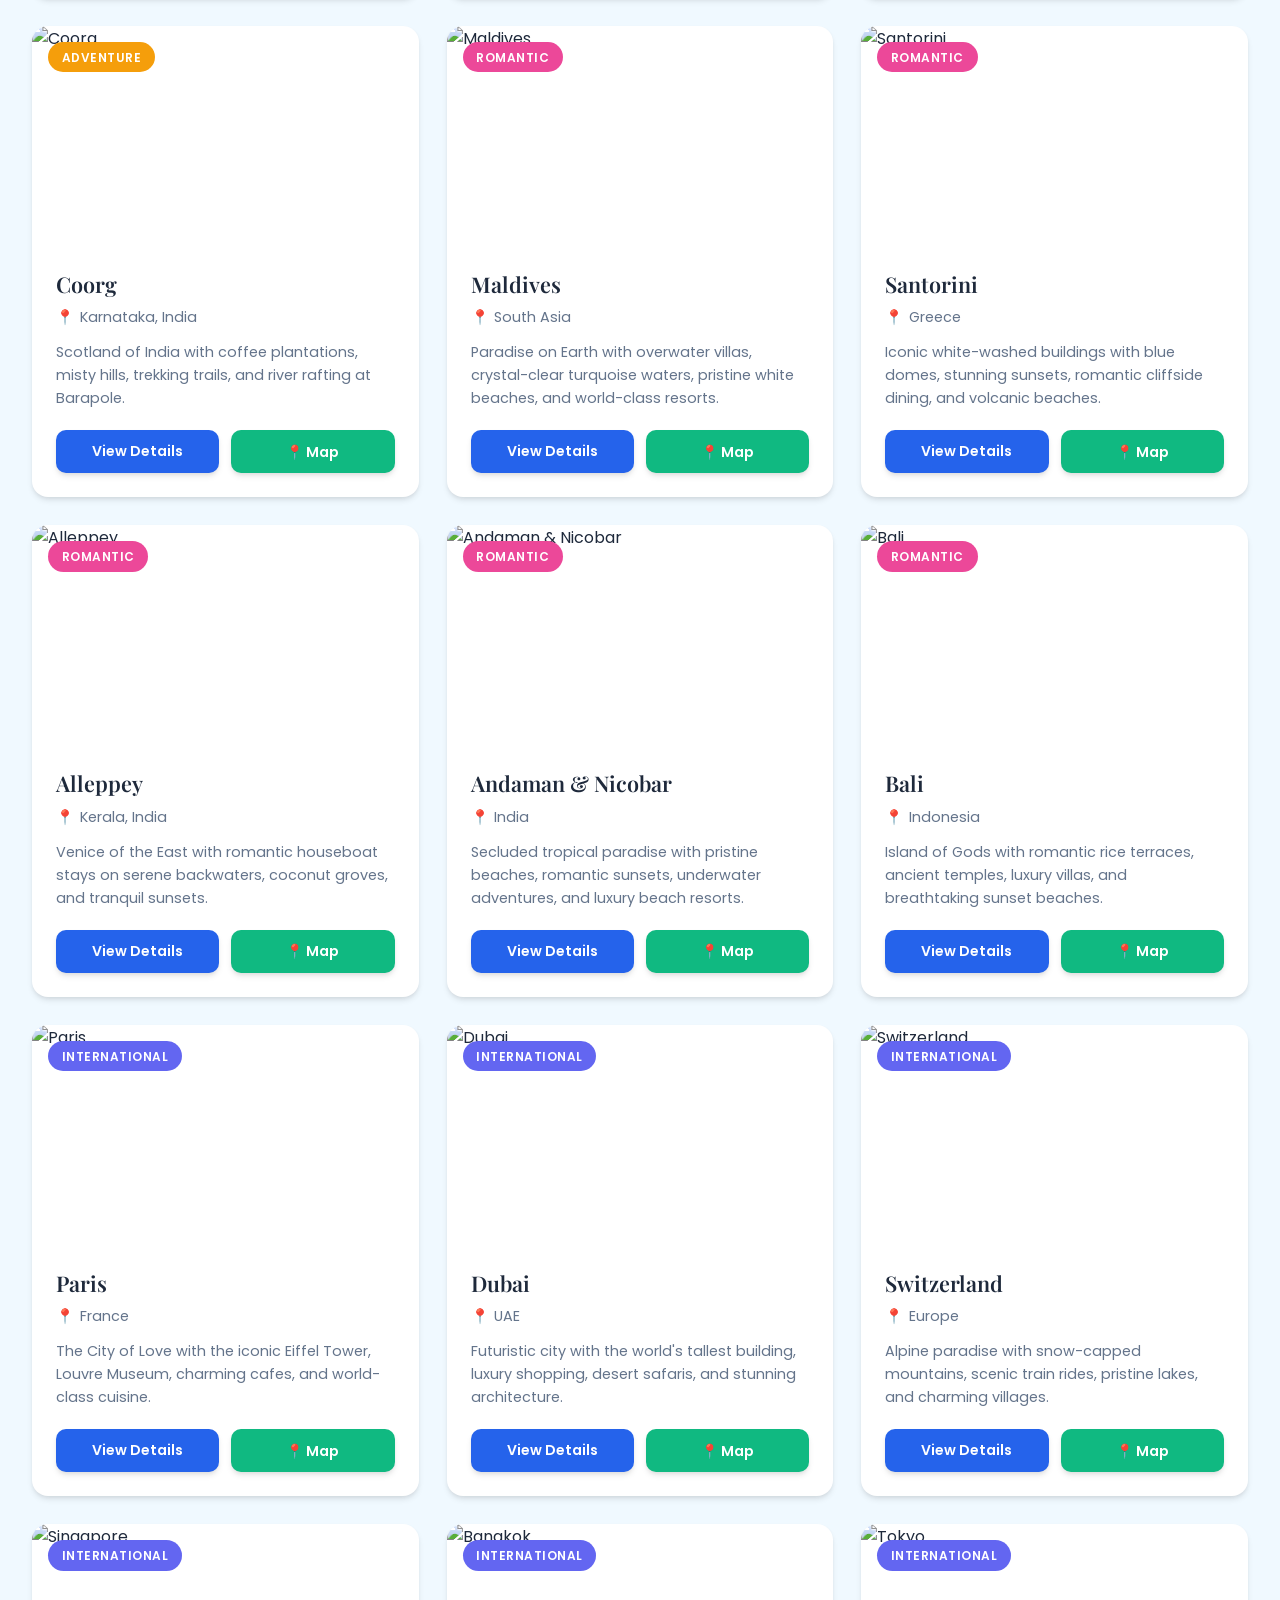
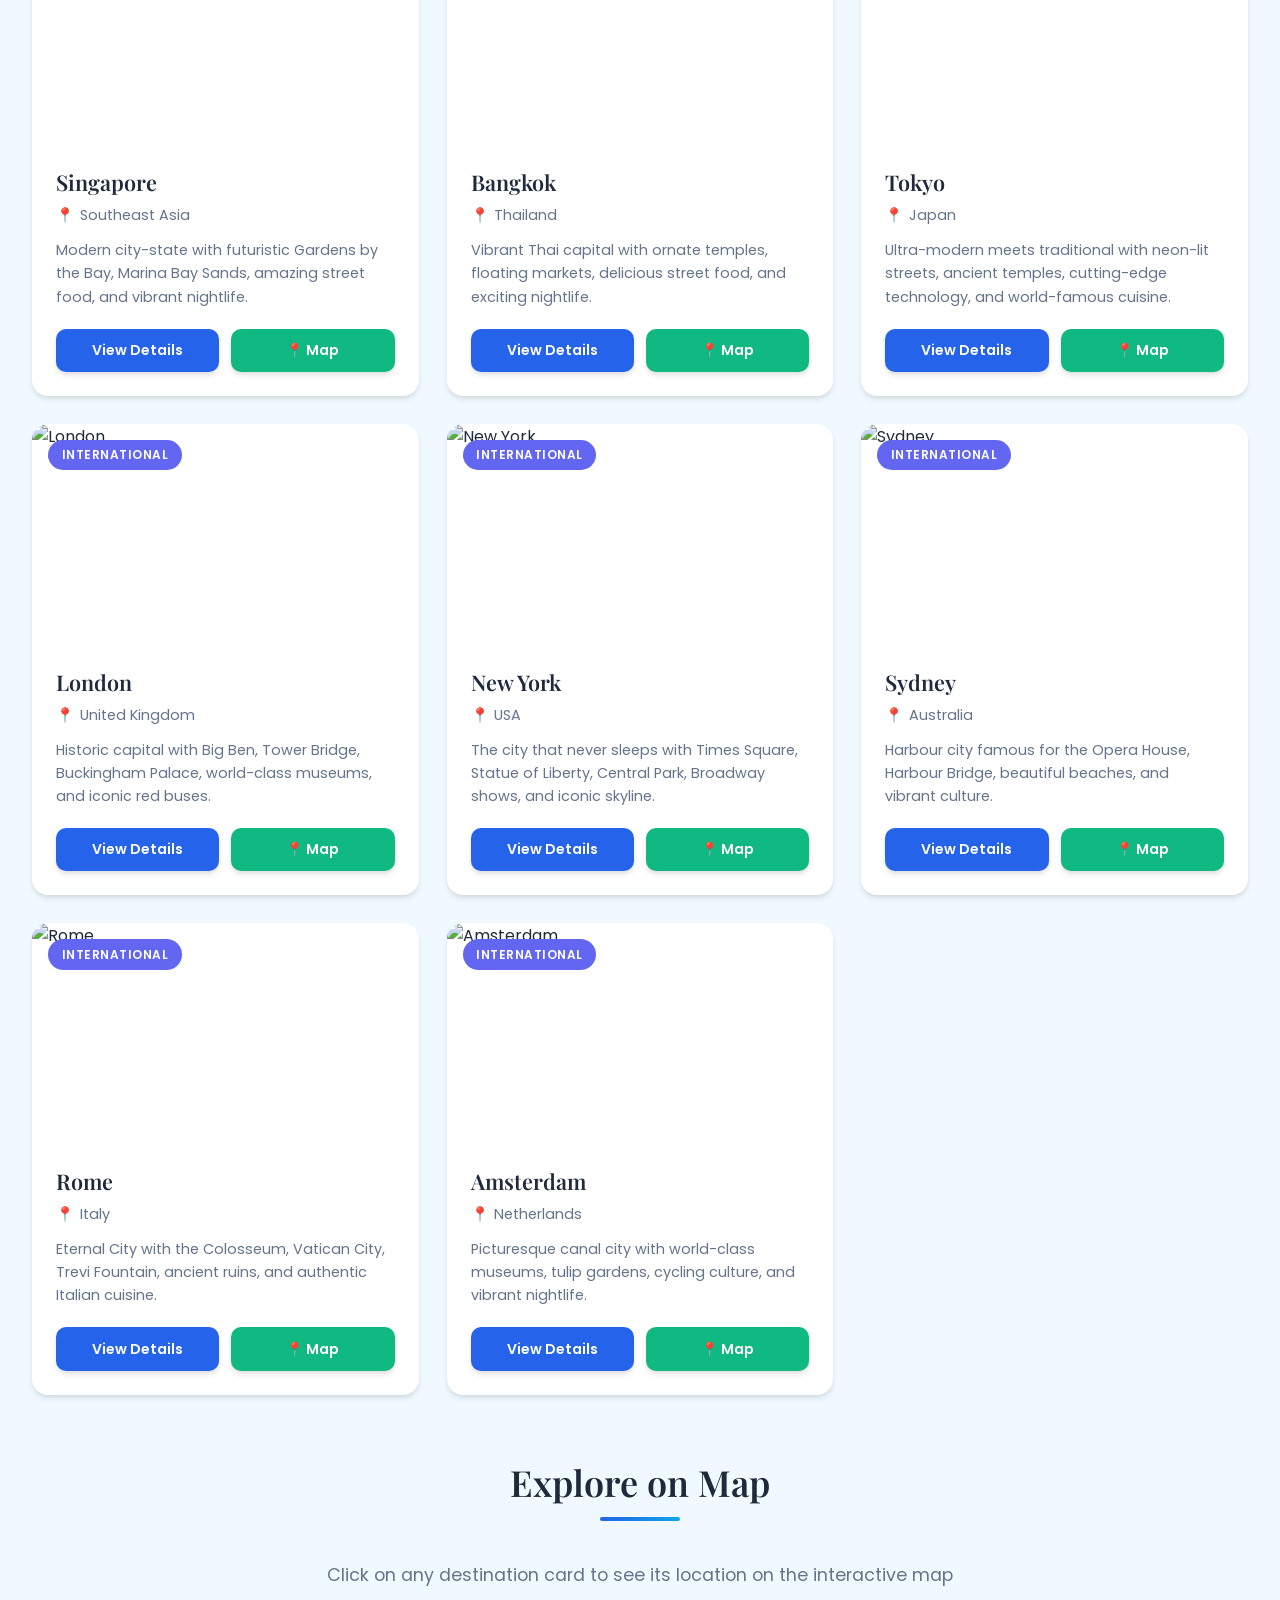
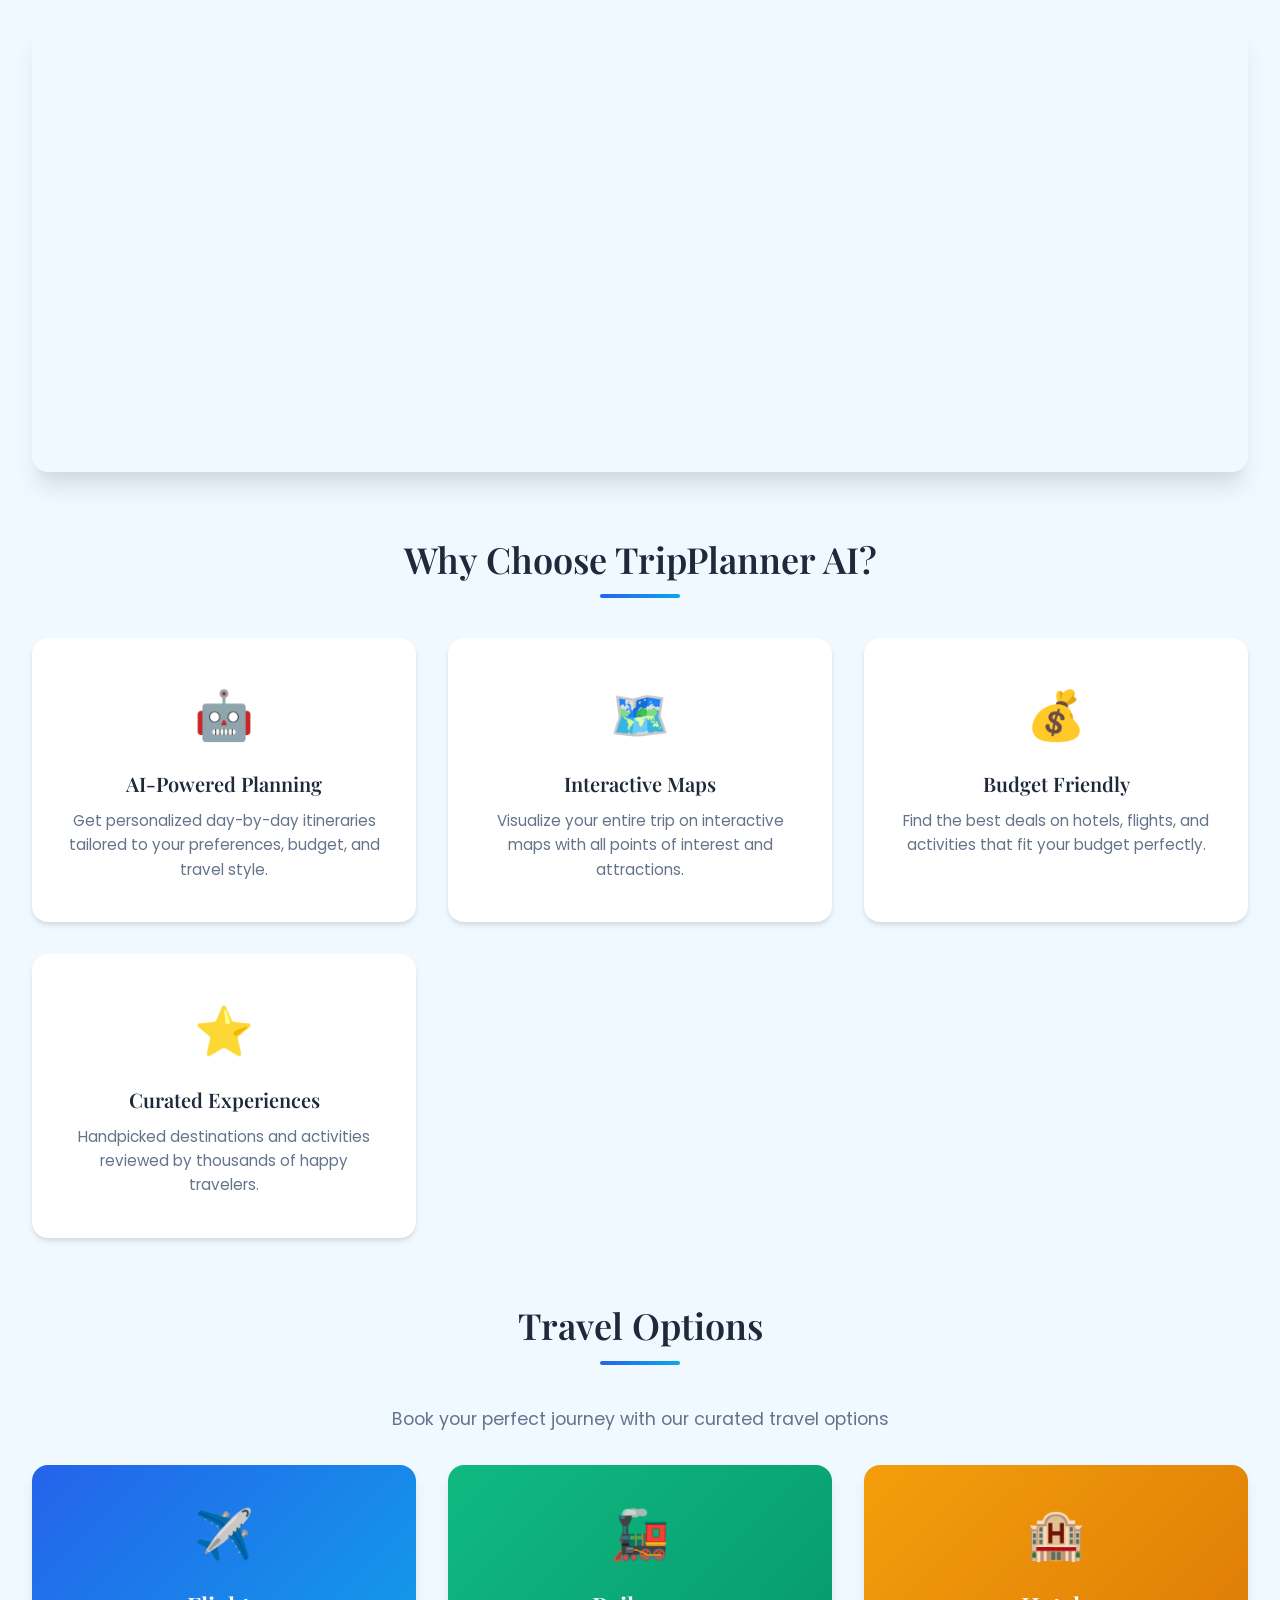
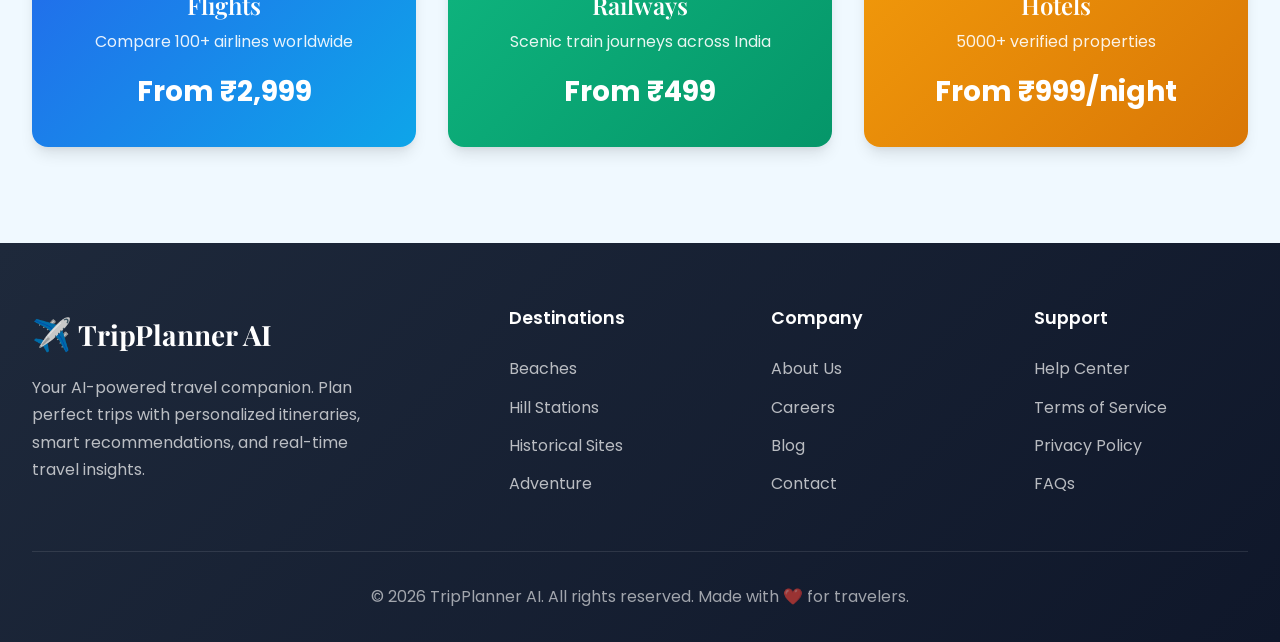
==== commit 0e07c5fa: "Restored to '0ce4a3cdacffe56dcff9600bb791b8e26c35a2cf' Replit-Restored-To: 0ce4a3cdacffe56dcff9600bb" ====
--- a/client/index.html
+++ b/client/index.html
@@ -15,7 +15,7 @@
                 <span class="logo-icon">✈️</span>
                 TripPlanner AI
             </a>
-            <nav id="navLinks"><button id="darkModeToggle" class="dark-mode-toggle" title="Toggle Dark Mode">🌓</button>
+            <nav id="navLinks">
                 <a href="#destinations">Destinations</a>
                 <a href="#features">Features</a>
                 <a href="login.html">Login</a>
--- a/client/css/style.css
+++ b/client/css/style.css
@@ -1066,54 +1066,3 @@
   margin-bottom: 0.5rem;
   color: var(--text-primary);
 }
-
-  :root {
-    --bg-color: #ffffff;
-    --text-color: #1f2937;
-    --card-bg: #ffffff;
-    --header-bg: rgba(255, 255, 255, 0.8);
-    --footer-bg: #1f2937;
-    --border-color: #e5e7eb;
-  }
-
-  body.dark {
-    --bg-color: #0f172a;
-    --text-color: #f1f5f9;
-    --card-bg: #1e293b;
-    --header-bg: rgba(15, 23, 42, 0.8);
-    --footer-bg: #020617;
-    --border-color: #334155;
-  }
-
-  body {
-    background-color: var(--bg-color);
-    color: var(--text-color);
-    transition: background-color 0.3s, color 0.3s;
-  }
-
-  header { background-color: var(--header-bg); }
-  .card { background-color: var(--card-bg); border-color: var(--border-color); }
-  footer { background-color: var(--footer-bg); }
-  .modal-content { background-color: var(--card-bg); color: var(--text-color); }
-
-  .dark-mode-toggle {
-    background: none;
-    border: none;
-    font-size: 1.5rem;
-    cursor: pointer;
-    padding: 0.5rem;
-    display: flex;
-    align-items: center;
-    justify-content: center;
-    border-radius: 50%;
-    transition: background 0.3s;
-  }
-
-  .dark-mode-toggle:hover {
-    background: rgba(0,0,0,0.05);
-  }
-
-  body.dark .dark-mode-toggle:hover {
-    background: rgba(255,255,255,0.1);
-  }
-  
